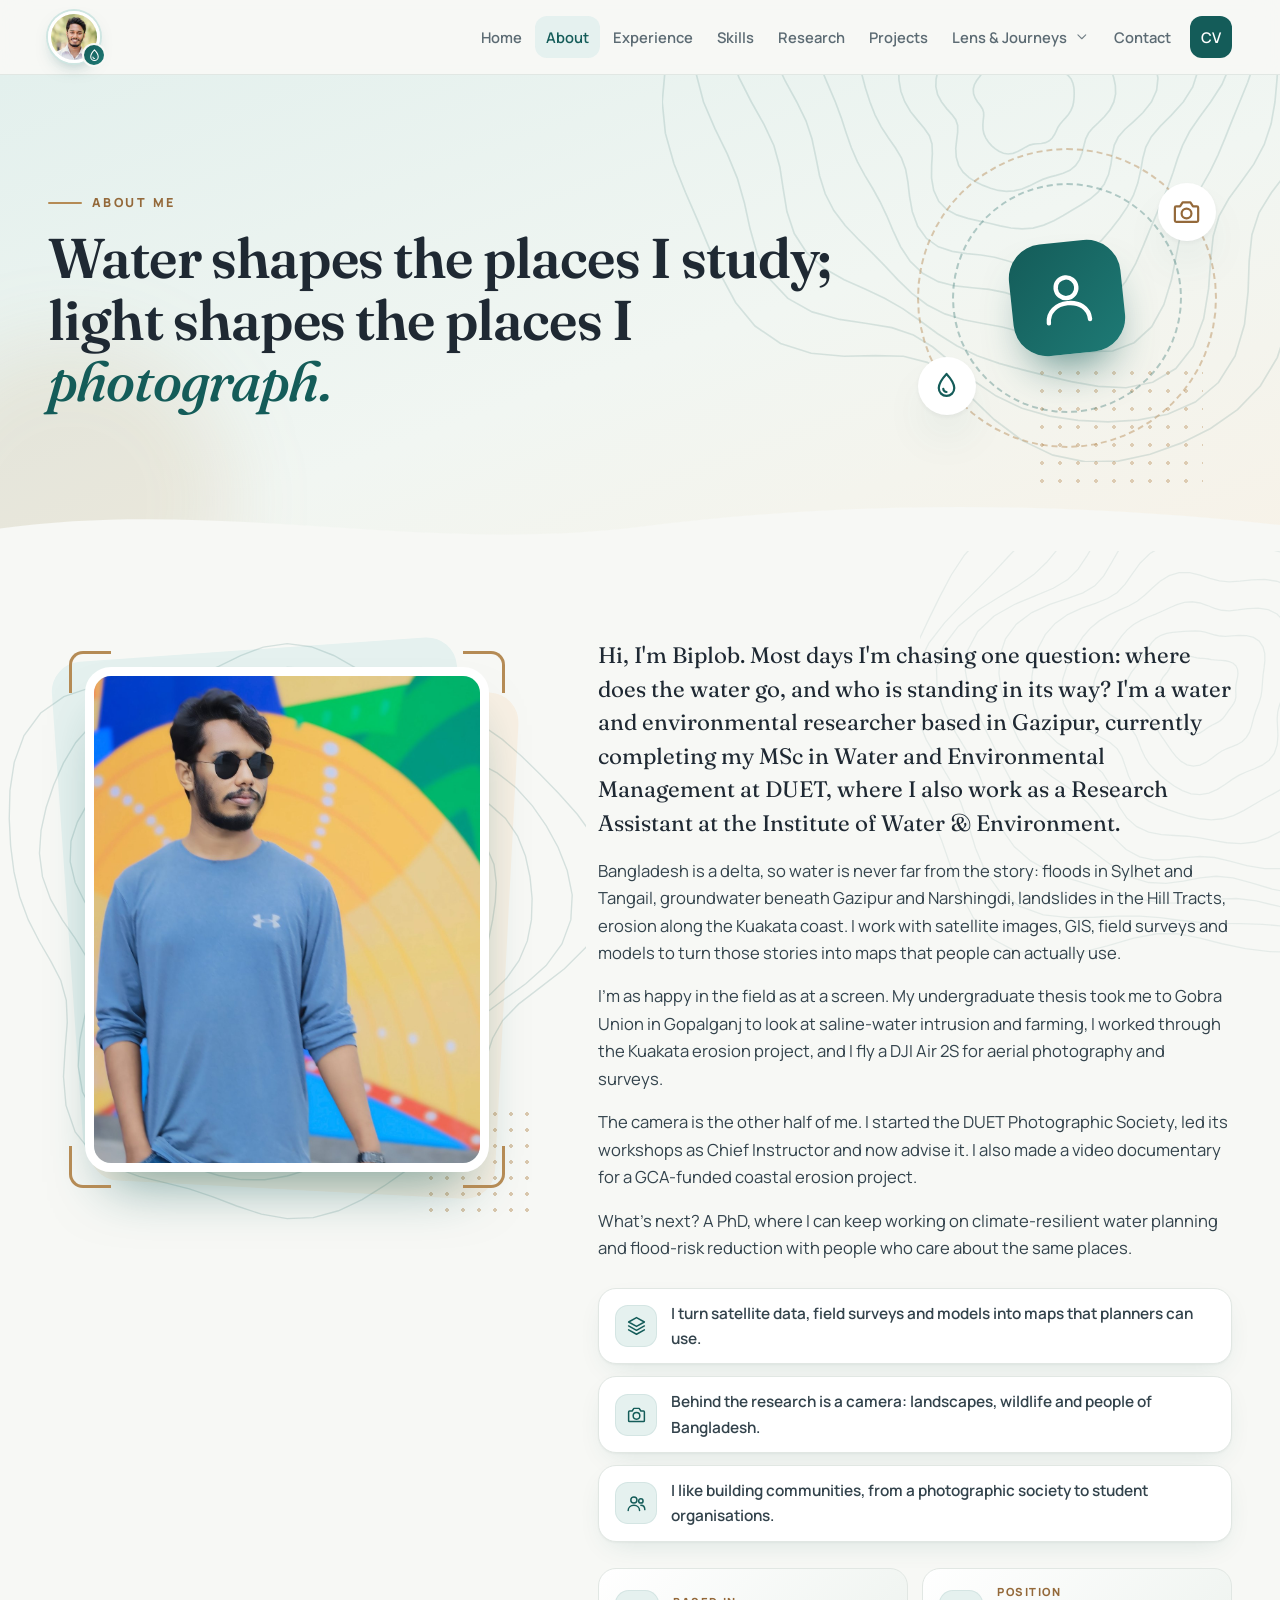
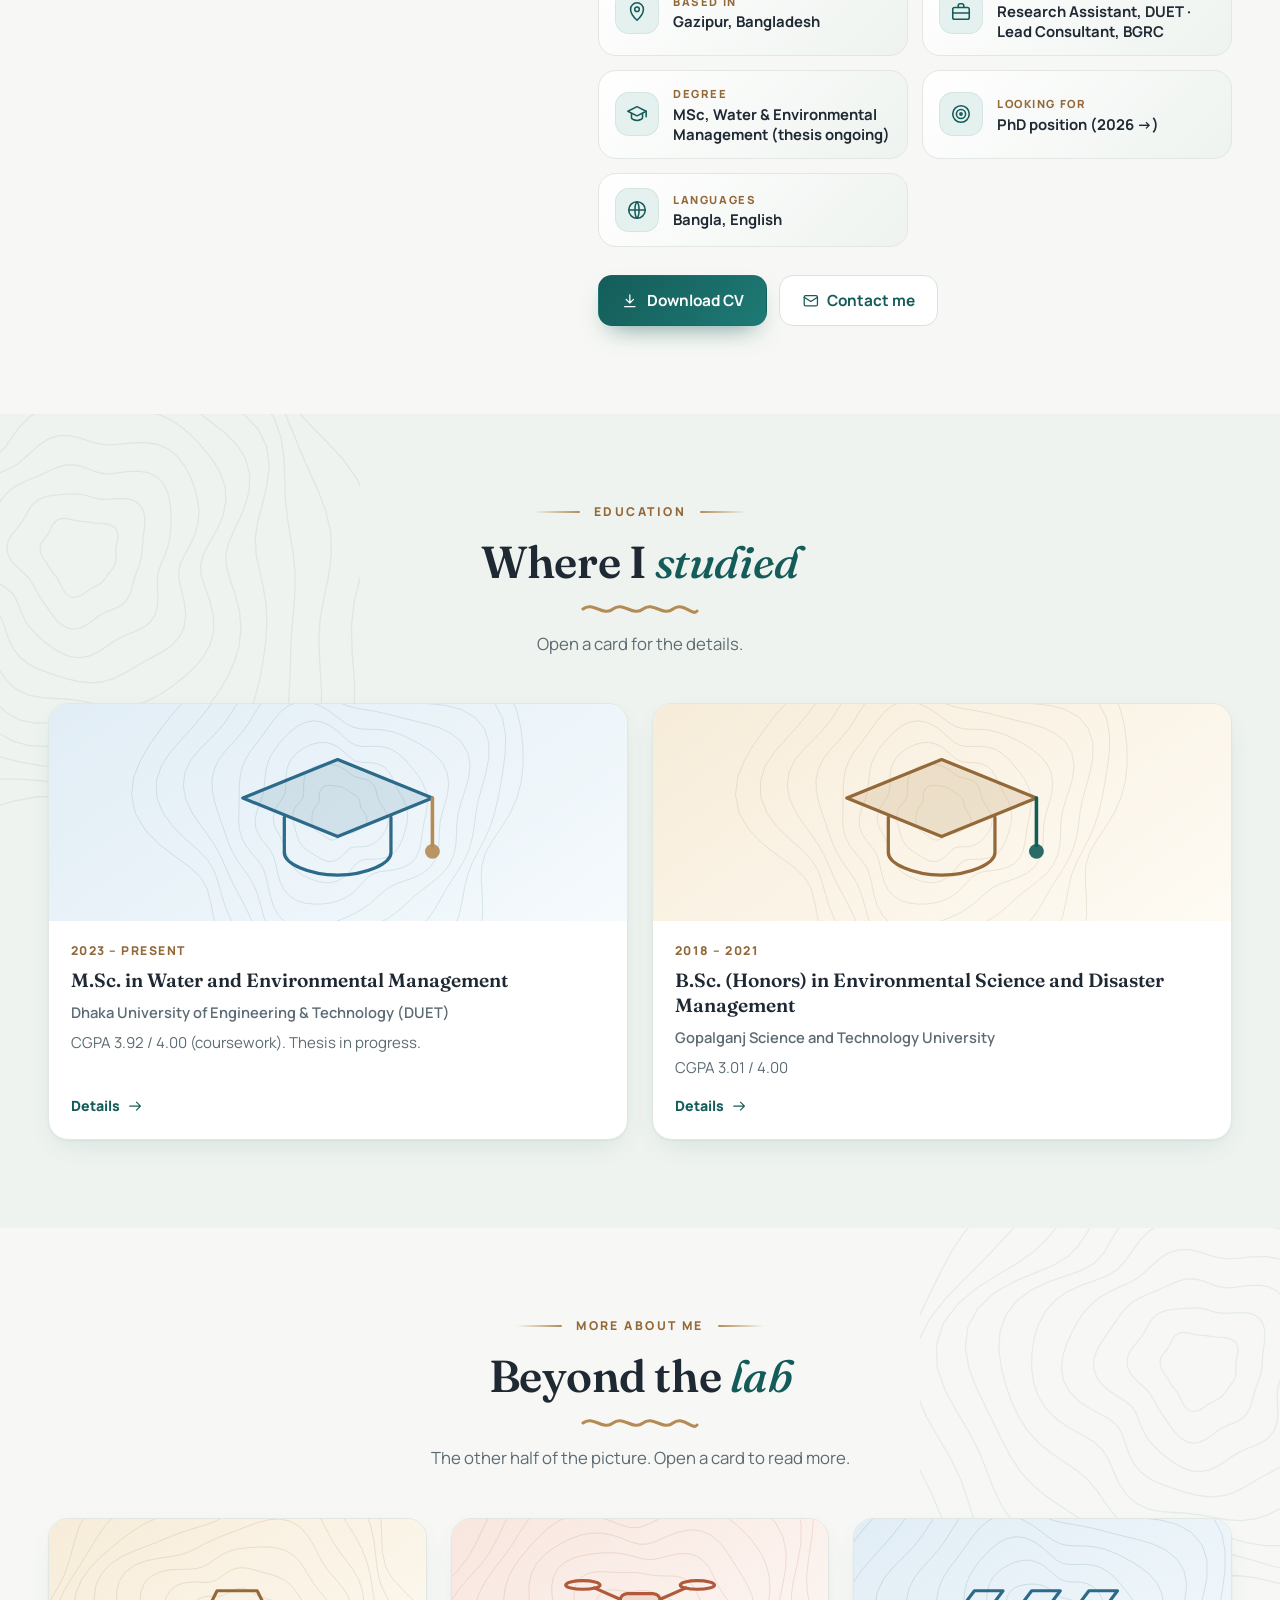
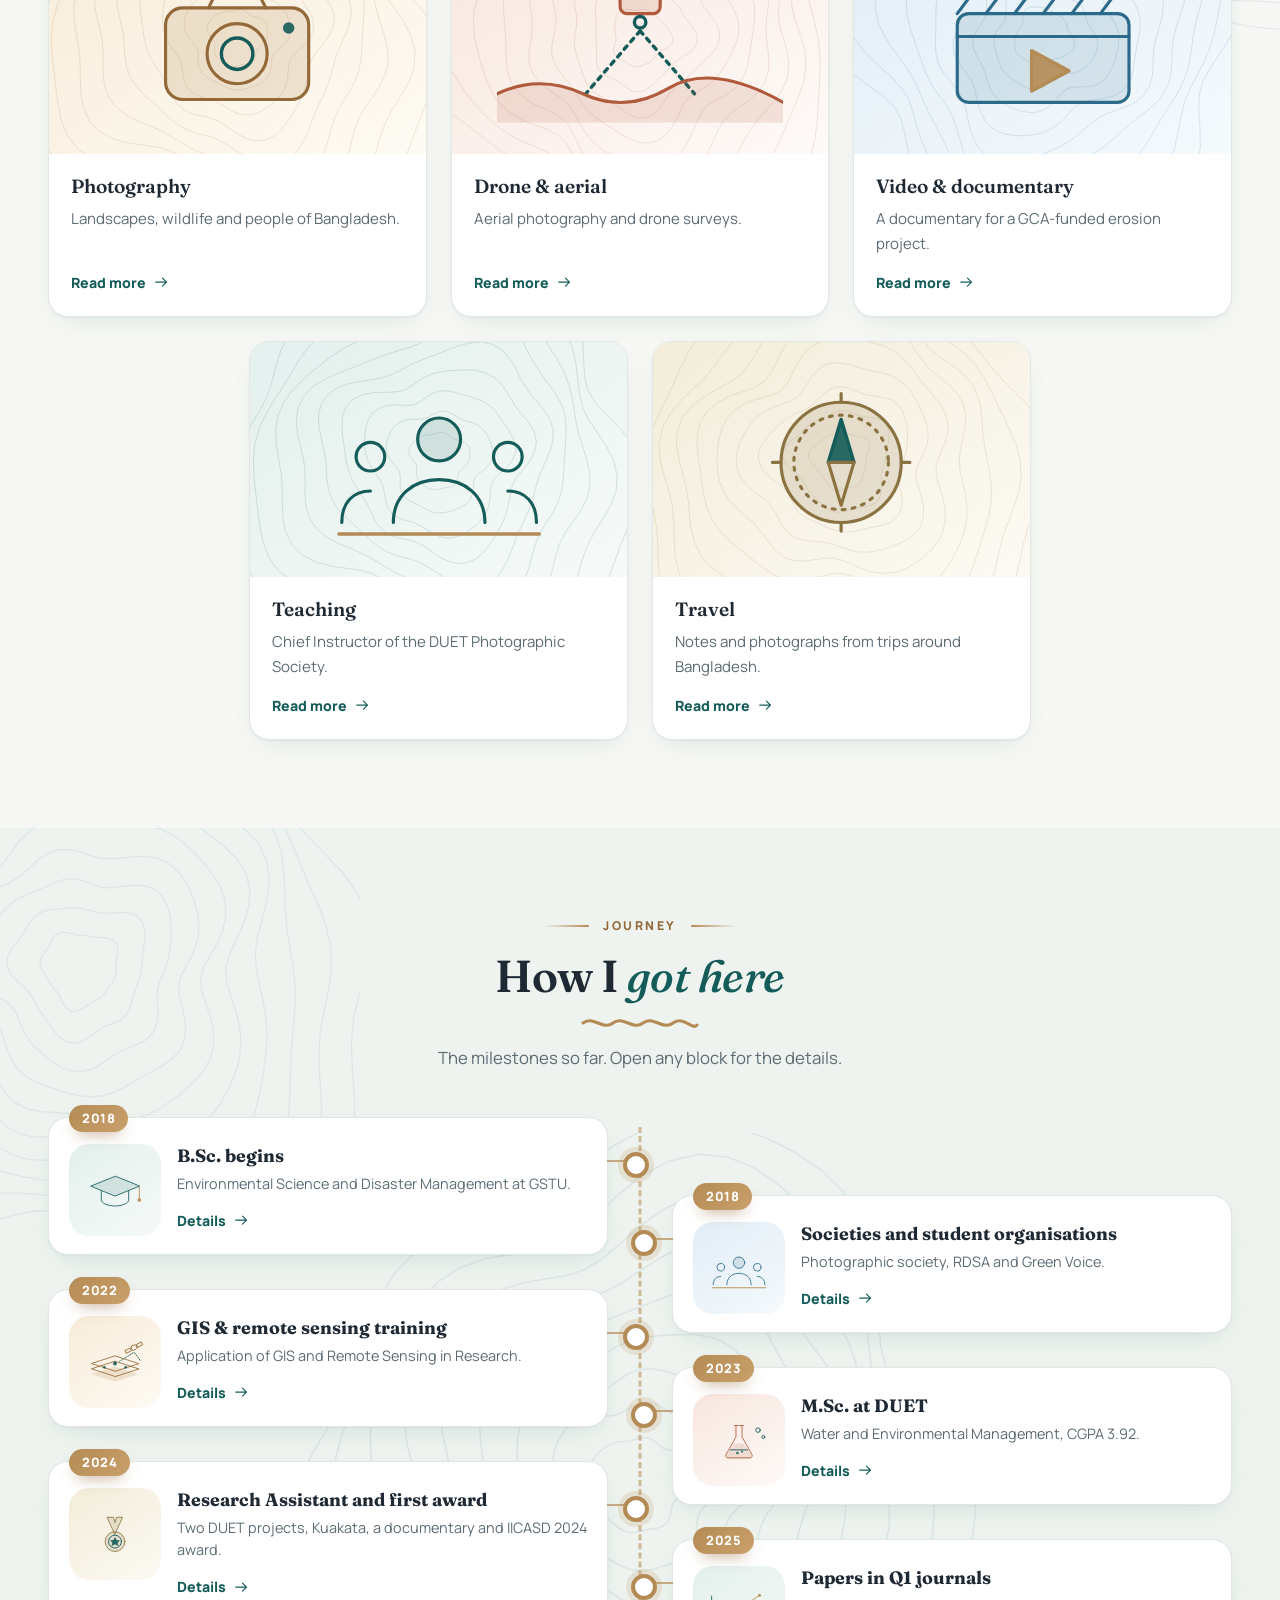
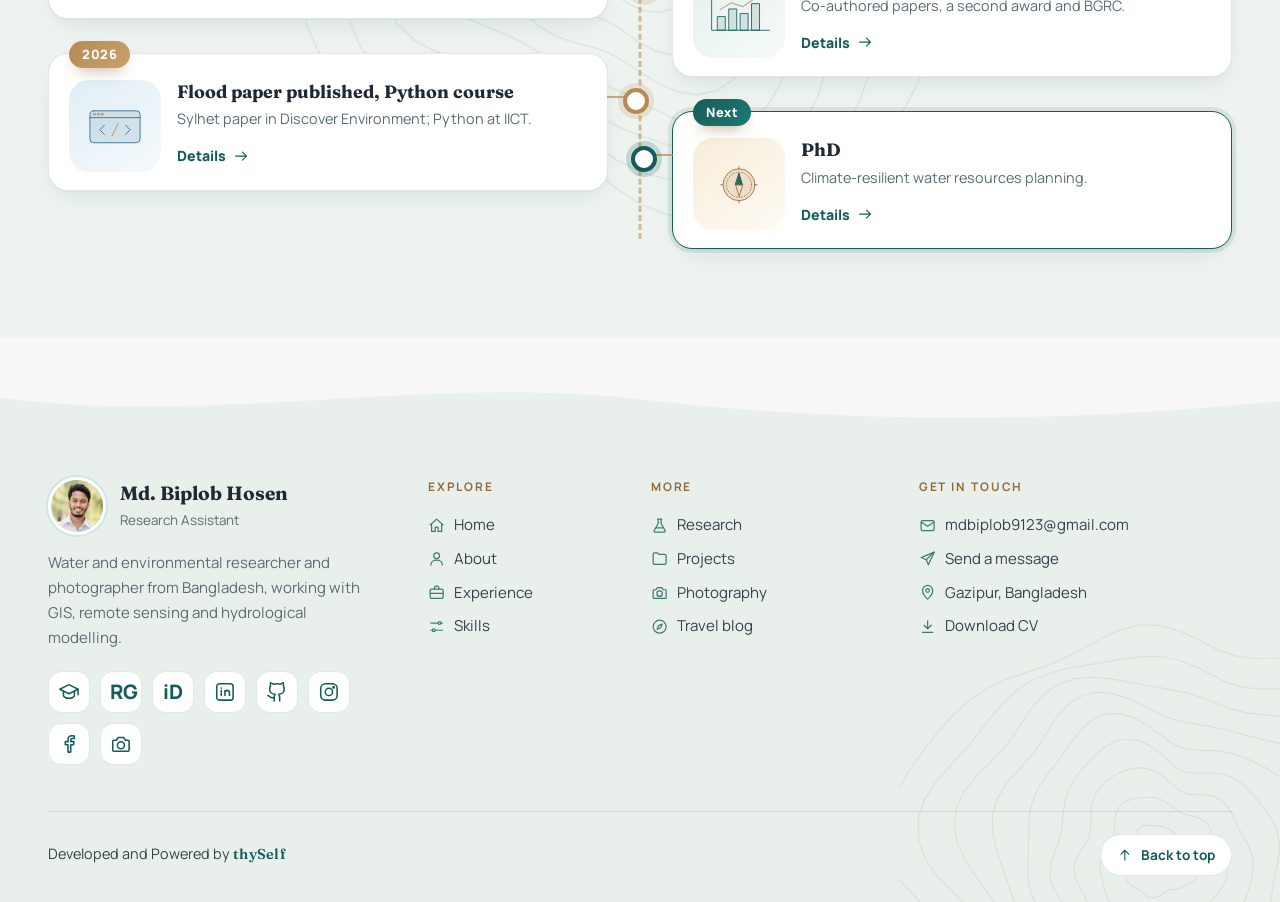
==== about.html @ 3a25abdc "Add files via upload" ====
<!DOCTYPE html>
<html lang="en">
<head>
<meta charset="utf-8">
<meta name="viewport" content="width=device-width,initial-scale=1">
<title>About — Md. Biplob Hosen</title>
<meta name="description" content="The story, education and journey of Md. Biplob Hosen, water and environmental researcher and photographer from Bangladesh.">
<meta property="og:type" content="website">
<meta property="og:title" content="About — Md. Biplob Hosen">
<meta property="og:description" content="The story, education and journey of Md. Biplob Hosen, water and environmental researcher and photographer from Bangladesh.">
<meta property="og:image" content="https://biplob9123.github.io/self-portfolio/photos/og.jpg">
<meta property="og:url" content="https://biplob9123.github.io/self-portfolio/about.html">
<meta name="twitter:card" content="summary_large_image">
<meta name="theme-color" content="#F7F8F5">
<link rel="icon" href="favicon.svg" type="image/svg+xml">
<link rel="preconnect" href="https://fonts.googleapis.com">
<link rel="preconnect" href="https://fonts.gstatic.com" crossorigin>
<link href="https://fonts.googleapis.com/css2?family=Fraunces:ital,opsz,wght@0,9..144,500;0,9..144,600;1,9..144,500&family=Manrope:wght@400;500;600;700;800&family=Noto+Serif+Bengali:wght@400;600&display=swap" rel="stylesheet">
<link rel="stylesheet" href="style.css">
<script type="application/ld+json">{"@context": "https://schema.org", "@type": "Person", "name": "Md. Biplob Hosen", "jobTitle": "Research Assistant", "email": "mailto:mdbiplob9123@gmail.com", "url": "https://biplob9123.github.io/self-portfolio/", "address": {"@type": "PostalAddress", "addressLocality": "Gazipur", "addressCountry": "BD"}, "affiliation": {"@type": "CollegeOrUniversity", "name": "Dhaka University of Engineering & Technology"}, "knowsAbout": ["Hydrology", "GIS", "Remote sensing", "Flood risk", "Groundwater"], "sameAs": ["https://scholar.google.com/citations?user=9BasENkAAAAJ", "https://orcid.org/0009-0002-4502-288X", "https://www.researchgate.net/profile/Md-Biplob-Hosen-3"]}</script>
</head>
<body data-page="about">
<div id="nav"></div>
<main id="app"></main>
<div id="foot"></div>
<noscript><p style="padding:40px;text-align:center">Please enable JavaScript to view this site.</p></noscript>
<script src="content.js"></script>
<script src="art.js"></script>
<script src="app.js"></script>
<script src="pages1.js"></script>
<script src="pages2.js"></script>
<script src="pages3.js"></script>
</body>
</html>
---- style.css ----
/* ==========================================================================
   style.css — হালকা (light) থিম, v4
   রঙ বদলাতে চাইলে শুধু নিচের :root এর রঙগুলো বদলান।
   ========================================================================== */
:root{
  --bg:#F7F8F5; --bg2:#EEF3EF; --card:#fff; --ink:#1F2933; --mute:#5C6B73; --line:#E1E7E3;
  --teal:#145C59; --teal2:#1E7A75; --teal-50:#E5F1EF; --teal-100:#CFE6E2;
  --gold:#B58B55; --gold-50:#F8F0E4; --sky-50:#E8F1F6; --sand-50:#F6F1E7; --rose-50:#F9EBE6;
  --r:20px; --sh:0 1px 2px rgba(31,41,51,.04),0 10px 30px -12px rgba(20,92,89,.16);
  --sh2:0 2px 4px rgba(31,41,51,.05),0 26px 50px -18px rgba(20,92,89,.32);
  --serif:'Fraunces',Georgia,'Noto Serif Bengali',serif; --sans:'Manrope',system-ui,-apple-system,'Segoe UI',sans-serif;
}
*{box-sizing:border-box;margin:0;padding:0}
html{scroll-behavior:smooth;-webkit-text-size-adjust:100%}
body{font-family:var(--sans);background:var(--bg);color:var(--ink);line-height:1.65;font-size:16.5px;overflow-x:hidden}
img{max-width:100%;display:block}
a{color:inherit;text-decoration:none}
button,input,select,textarea{font:inherit;color:inherit}
button{cursor:pointer;border:0;background:none}
ul{list-style:none}
::selection{background:var(--teal-100)}
.wrap{max-width:1240px;margin:0 auto;padding:0 28px;position:relative;z-index:1}
section{padding:88px 0;position:relative;overflow:hidden;overflow:clip}
section.tint{background:var(--bg2)}
section:not(.ph):not(.hero):not(.stats)::before{content:"";position:absolute;right:-200px;top:-140px;width:560px;height:560px;background:var(--ct1) center/contain no-repeat;opacity:.075;pointer-events:none}
section.tint::before{left:-200px;right:auto;background-image:var(--ct2);opacity:.1}
.ic{width:1.15em;height:1.15em;flex:none;vertical-align:-.2em}
.tb{display:inline-grid;place-items:center;font:800 .62em/1 var(--sans);letter-spacing:.02em}
:focus-visible{outline:3px solid var(--gold);outline-offset:2px;border-radius:8px}

/* ---------- ছোট গ্রাফিক্স: কনটুর, ডট, ব্লব, ঢেউ ---------- */
.cont{position:absolute;pointer-events:none;color:var(--teal);opacity:.11;z-index:0;inset:0}
.cont.gold{color:var(--gold);opacity:.16}
.cont svg{width:100%;height:100%}
.dots{position:absolute;background-image:radial-gradient(var(--gold) 1.7px,transparent 1.9px);background-size:18px 18px;opacity:.38;pointer-events:none}
.blob{position:absolute;border-radius:50%;filter:blur(60px);pointer-events:none;z-index:0}
.blob.b1{width:420px;height:420px;background:rgba(20,92,89,.16);left:-120px;top:20px}
.blob.b2{width:360px;height:360px;background:rgba(181,139,85,.2);right:-80px;bottom:-60px}
.wave{position:absolute;left:0;bottom:-1px;width:100%;height:54px;fill:var(--bg);display:block;z-index:2}

/* ---------- আইকন ব্যাজ ---------- */
.ib{display:inline-grid;place-items:center;width:52px;height:52px;border-radius:16px;background:var(--teal-50);color:var(--teal);flex:none;font-size:26px;box-shadow:inset 0 0 0 1px rgba(20,92,89,.08)}
.ib .ic{width:1em;height:1em}
.ib.gold{background:var(--gold-50);color:#94693A}
.ib.sky{background:var(--sky-50);color:#2C6A8A}
.ib.rose{background:var(--rose-50);color:#B05A3B}
.ib.sand{background:var(--sand-50);color:#8A7340}
.ib.lg{width:66px;height:66px;border-radius:21px;font-size:33px}
.ib.xl{width:84px;height:84px;border-radius:26px;font-size:42px}

/* ---------- বাটন, চিপ, ট্যাগ ---------- */
.btn{display:inline-flex;align-items:center;justify-content:center;gap:8px;padding:12px 22px;border-radius:14px;font-weight:700;font-size:.96rem;border:1.5px solid var(--teal-100);background:#fff;color:var(--teal);transition:.22s;cursor:pointer}
.btn:hover{border-color:var(--teal);transform:translateY(-2px);box-shadow:0 12px 24px -14px rgba(20,92,89,.5)}
.btn.pri{background:linear-gradient(135deg,var(--teal),var(--teal2));color:#fff;border-color:transparent;box-shadow:0 12px 26px -12px rgba(20,92,89,.65)}
.btn.sm{padding:9px 16px;font-size:.88rem;border-radius:12px}
.chip{display:inline-flex;align-items:center;gap:6px;padding:5px 12px;border-radius:99px;background:var(--teal-50);color:var(--teal);font-weight:700;font-size:.8rem;line-height:1.4;border:1px solid rgba(20,92,89,.1)}
.chip .ic{font-size:.95em}
.tags{display:flex;flex-wrap:wrap;gap:8px}
.tag{display:inline-flex;align-items:center;gap:5px;padding:3px 11px;border-radius:99px;background:#fff;border:1px solid var(--line);font-size:.78rem;font-weight:600;color:var(--mute)}
.chip.st-published{background:#E3F2EA;color:#1D6A45}
.chip.st-review{background:var(--gold-50);color:#8A6232}
.chip.st-prep{background:var(--sky-50);color:#2C6A8A}
.ribbon{display:inline-flex;align-items:center;gap:6px;padding:4px 12px;border-radius:99px;background:var(--gold-50);color:#8A6232;font-weight:700;font-size:.78rem;border:1px solid rgba(181,139,85,.3)}
.ribbon.cur{background:var(--teal);color:#fff;border-color:transparent}
.ribbon .ic{font-size:.95em}

/* ---------- নেভিগেশন ---------- */
.nav{position:sticky;top:0;z-index:60;background:rgba(247,248,245,.9);backdrop-filter:blur(14px);-webkit-backdrop-filter:blur(14px);border-bottom:1px solid var(--line)}
.nav .wrap{display:flex;align-items:center;justify-content:space-between;height:74px;gap:18px}
.logo{position:relative;display:block;width:52px;height:52px;flex:none}
.logo .av{display:block;width:100%;height:100%;border-radius:50%;overflow:hidden;border:3px solid #fff;box-shadow:0 0 0 2px var(--teal-100),0 8px 18px -8px rgba(20,92,89,.5);transition:.3s}
.logo:hover .av{box-shadow:0 0 0 2px var(--teal),0 10px 22px -8px rgba(20,92,89,.6)}
.logo .av img{width:100%;height:100%;object-fit:cover}
.logo .lm{position:absolute;right:-6px;bottom:-4px;width:24px;height:24px;border-radius:50%;background:linear-gradient(135deg,var(--teal),var(--teal2));color:#fff;display:grid;place-items:center;font-size:13px;border:2px solid var(--bg)}
.nl{display:flex;align-items:center;gap:2px}
.nl>a,.ddb{display:flex;align-items:center;gap:7px;padding:9px 13px;border-radius:12px;font-weight:600;font-size:.92rem;color:var(--mute);transition:.2s;white-space:nowrap}
.nl>a .ic,.ddb .ic{font-size:1.02rem;opacity:.85}
.nl>a:hover,.ddb:hover,.dd.open .ddb{color:var(--teal);background:var(--teal-50)}
.nl>a.on,.dd.on .ddb{color:var(--teal);background:var(--teal-50)}
.nl>a.cv{background:var(--teal);color:#fff;margin-left:6px}
.nl>a.cv:hover{background:var(--teal2)}
.ddb .ic.cv{font-size:.85rem;transition:transform .2s}
.dd.open .ddb .ic.cv{transform:rotate(180deg)}
.dd{position:relative}
.dd::after{content:"";position:absolute;left:0;right:0;top:100%;height:10px}
.ddm{position:absolute;left:50%;top:calc(100% + 8px);transform:translateX(-50%) translateY(6px);min-width:290px;background:#fff;border:1px solid var(--line);border-radius:20px;box-shadow:var(--sh2);padding:8px;opacity:0;visibility:hidden;transition:.2s;z-index:70}
.dd.open .ddm{opacity:1;visibility:visible;transform:translateX(-50%) translateY(0)}
@media(hover:hover){.dd:hover .ddm{opacity:1;visibility:visible;transform:translateX(-50%) translateY(0)}}
.ddm a{display:flex;align-items:center;gap:13px;padding:10px 12px;border-radius:14px;transition:.18s}
.ddm a:hover,.ddm a.on{background:var(--teal-50)}
.ddm a .ib{width:42px;height:42px;font-size:21px;border-radius:13px}
.ddm a span:not(.ib){display:flex;flex-direction:column;line-height:1.3}
.ddm a b{font-size:.95rem}
.ddm a small{color:var(--mute);font-size:.78rem}
.burger{display:none;width:46px;height:46px;border-radius:13px;border:1.5px solid var(--line);background:#fff;place-items:center;font-size:22px;color:var(--teal)}

/* ---------- ফুটার ---------- */
.foot{position:relative;background:#E9F0EC;padding:100px 0 26px;overflow:hidden;margin-top:40px}
.foot .wave{top:-1px;bottom:auto;transform:scaleY(-1);height:50px}
.foot .cont{width:520px;height:520px;right:-120px;top:auto;bottom:-200px;left:auto;inset:auto auto -220px auto;right:-140px}
.foot .g{display:grid;grid-template-columns:1.5fr .8fr 1fr 1.4fr;gap:44px;position:relative;z-index:1}
.foot .who{display:flex;align-items:center;gap:14px;margin-bottom:16px}
.foot .av{display:block;width:58px;height:58px;border-radius:50%;overflow:hidden;border:3px solid #fff;box-shadow:0 0 0 2px var(--teal-100);flex:none}
.foot .av img{width:100%;height:100%;object-fit:cover}
.foot .who b{display:block;font-family:var(--serif);font-size:1.2rem;line-height:1.25}
.foot .who small{color:var(--mute);font-size:.84rem}
.foot .brand p{color:var(--mute);font-size:.94rem;max-width:380px}
.foot h5{font-size:.74rem;text-transform:uppercase;letter-spacing:.16em;color:#94693A;margin-bottom:16px}
.foot li{margin-bottom:9px}
.foot li a,.foot li .plain{display:flex;align-items:center;gap:9px;color:#33434C;font-size:.94rem;transition:.2s}
.foot li a:hover{color:var(--teal);transform:translateX(3px)}
.foot li .ic{color:var(--teal);opacity:.8}
.foot .plain{color:var(--mute)}
.soc{display:flex;flex-wrap:wrap;gap:10px;margin-top:20px}
.soc a{display:grid;place-items:center;width:42px;height:42px;border-radius:13px;background:#fff;border:1px solid var(--line);color:var(--teal);font-size:19px;transition:.22s}
.soc a:hover{background:var(--teal);color:#fff;transform:translateY(-3px)}
.foot .bar{margin-top:46px;padding-top:22px;border-top:1px solid rgba(20,92,89,.16);display:flex;justify-content:space-between;align-items:center;gap:16px;flex-wrap:wrap;position:relative;z-index:1}
.foot .cr{font-size:.9rem;color:#33434C}
.foot .cr b{color:var(--teal);font-family:var(--serif);font-weight:600;letter-spacing:.02em}
.foot .top{display:inline-flex;align-items:center;gap:8px;padding:9px 16px;border-radius:99px;background:#fff;border:1px solid var(--line);font-weight:700;font-size:.85rem;color:var(--teal);transition:.2s}
.foot .top:hover{background:var(--teal);color:#fff}

/* ---------- সেকশন হেডিং ---------- */
.sh{text-align:center;max-width:760px;margin:0 auto 46px}
.sh .eb{display:flex;align-items:center;justify-content:center;gap:14px;margin-bottom:14px}
.sh .eb span{font-size:.76rem;font-weight:800;letter-spacing:.2em;text-transform:uppercase;color:#94693A}
.sh .eb i{display:block;height:2px;width:46px;border-radius:2px;background:linear-gradient(90deg,transparent,var(--gold))}
.sh .eb i:last-child{background:linear-gradient(270deg,transparent,var(--gold))}
.sh h2{font-family:var(--serif);font-weight:600;font-size:clamp(1.9rem,3.6vw,2.8rem);line-height:1.15;letter-spacing:-.01em}
.sh h2 em{font-style:italic;color:var(--teal);font-weight:500}
.sh .ul{color:var(--gold);width:130px;margin:12px auto 0}
.sh .ul svg{width:100%;height:14px;display:block}
.sh .lead{color:var(--mute);margin-top:16px;font-size:1.05rem}
.bh{font-size:.74rem;font-weight:800;text-transform:uppercase;letter-spacing:.16em;color:var(--teal);margin:24px 0 12px;display:flex;align-items:center;gap:12px}
.bh::after{content:"";flex:1;height:1px;background:linear-gradient(90deg,var(--teal-100),transparent)}
.subh{display:flex;align-items:center;gap:18px;margin:62px 0 28px;font-family:var(--serif);font-weight:500;font-size:1.35rem;color:var(--teal);justify-content:center;text-align:center}
.subh i{flex:1;max-width:160px;height:1px;background:linear-gradient(90deg,transparent,var(--gold))}
.subh i:last-child{background:linear-gradient(270deg,transparent,var(--gold))}
.ctr{text-align:center}

/* ---------- পেজ হেডার ---------- */
.ph{padding:78px 0 108px;background:linear-gradient(160deg,#E3F0ED 0%,#F1F6F2 55%,#F7F2E8 100%)}
.ph::after{content:"";position:absolute;left:-90px;bottom:-110px;width:320px;height:320px;border-radius:50%;background:rgba(181,139,85,.14);filter:blur(40px)}
.ph .cont{inset:auto;right:-8%;top:-70%;width:720px;height:720px;opacity:.13}
.ph .wrap{display:grid;grid-template-columns:1fr 330px;gap:40px;align-items:center}
.ph .pt{position:relative;z-index:2}
.crumb{display:inline-flex;align-items:center;gap:7px;font-weight:700;font-size:.88rem;color:var(--teal);margin-bottom:12px}
.crumb:hover{text-decoration:underline}
.eb2{display:inline-flex;align-items:center;gap:10px;font-size:.78rem;font-weight:800;letter-spacing:.2em;text-transform:uppercase;color:#94693A;margin-bottom:14px}
.eb2 i{display:block;width:34px;height:2px;border-radius:2px;background:var(--gold)}
.ph h1{font-family:var(--serif);font-weight:600;font-size:clamp(2.1rem,4.4vw,3.5rem);line-height:1.1;letter-spacing:-.015em;max-width:15em}
.ph h1 em{font-style:italic;color:var(--teal);font-weight:500}
.ph .s{color:#44555E;font-size:1.1rem;max-width:640px;margin-top:18px}
.pg{position:relative;width:310px;height:290px;justify-self:center;z-index:1}
.pg .ring{position:absolute;left:50%;top:50%;width:230px;height:230px;margin:-115px 0 0 -115px;border-radius:50%;border:2px dashed rgba(20,92,89,.3);animation:spin 40s linear infinite}
.pg .ring.r2{width:300px;height:300px;margin:-150px 0 0 -150px;border-color:rgba(181,139,85,.45);animation-direction:reverse;animation-duration:60s}
.pg .core{position:absolute;left:50%;top:50%;width:112px;height:112px;margin:-56px 0 0 -56px;border-radius:34px;background:linear-gradient(135deg,var(--teal),var(--teal2));color:#fff;display:grid;place-items:center;font-size:54px;box-shadow:0 26px 44px -18px rgba(20,92,89,.7);transform:rotate(-6deg)}
.pg .orb{position:absolute;width:58px;height:58px;border-radius:50%;background:#fff;color:var(--teal);display:grid;place-items:center;font-size:27px;box-shadow:var(--sh2);animation:bob 5s ease-in-out infinite}
.pg .orb.o1{right:6px;top:30px;color:#94693A}
.pg .orb.o2{left:6px;bottom:28px;animation-delay:-2s}
@keyframes spin{to{transform:rotate(360deg)}}
@keyframes bob{50%{transform:translateY(-10px)}}
.rstats,.pmeta,.jump{display:flex;flex-wrap:wrap;gap:10px;margin-top:24px}
.rstats span,.pmeta span,.jump a{display:inline-flex;align-items:center;gap:8px;padding:9px 16px;border-radius:99px;background:#fff;border:1px solid var(--line);font-size:.9rem;color:#33434C;box-shadow:0 6px 16px -10px rgba(20,92,89,.3)}
.rstats span b{color:var(--teal);font-size:1.05rem}
.rstats .ic,.pmeta .ic,.jump .ic{color:var(--teal)}
.jump a{font-weight:700;color:var(--teal);transition:.2s}
.jump a:hover{background:var(--teal);color:#fff;transform:translateY(-2px)}
.jump a:hover .ic{color:#fff}
.lensnav{display:flex;width:fit-content;align-items:center;gap:4px;padding:5px;border-radius:99px;background:#fff;border:1px solid var(--line);margin-bottom:16px;box-shadow:0 6px 16px -10px rgba(20,92,89,.3)}
.lensnav span{padding:0 12px 0 14px;font-size:.72rem;font-weight:800;letter-spacing:.14em;text-transform:uppercase;color:#94693A}
.lensnav a{display:inline-flex;align-items:center;gap:7px;padding:7px 15px;border-radius:99px;font-weight:700;font-size:.88rem;color:var(--mute);transition:.2s}
.lensnav a:hover{color:var(--teal);background:var(--teal-50)}
.lensnav a.on{background:var(--teal);color:#fff}
.lang{display:inline-flex;padding:4px;border-radius:99px;background:#fff;border:1px solid var(--line)}
.lang button{padding:7px 18px;border-radius:99px;font-weight:700;font-size:.88rem;color:var(--mute)}
.lang button.on{background:var(--teal);color:#fff}

/* ---------- হিরো (হোম) ---------- */
.hero{padding:62px 0 128px;background:linear-gradient(165deg,#E6F1EE 0%,#F5F8F4 48%,#F8F2E7 100%)}
.hero .wrap{display:grid;grid-template-columns:1.12fr .88fr;gap:50px;align-items:center}
.hero .cont.c1{inset:auto;left:-14%;top:-35%;width:780px;height:780px;opacity:.1}
.hero .cont.c2{inset:auto;right:-10%;bottom:-50%;width:700px;height:700px}
.hl{position:relative;z-index:2}
.hello{margin-bottom:16px}
.hello .hi{display:block;font-family:var(--serif);font-style:italic;font-size:1.3rem;color:#94693A}
.hello b{display:block;font-family:var(--serif);font-weight:600;font-size:clamp(2.2rem,4.6vw,3.7rem);line-height:1.08;letter-spacing:-.02em;color:var(--teal)}
.hello>svg{width:190px;height:14px;color:var(--gold);margin-top:8px}
.kicker{display:inline-flex;align-items:center;gap:9px;padding:7px 16px;border-radius:99px;background:#fff;border:1px solid var(--line);font-weight:700;font-size:.84rem;color:var(--teal);margin:6px 0 18px;box-shadow:0 6px 16px -10px rgba(20,92,89,.3)}
.hl h1{font-family:var(--serif);font-weight:500;font-size:clamp(1.55rem,2.7vw,2.25rem);line-height:1.28;letter-spacing:-.01em;max-width:21em;color:var(--ink)}
.hl h1 em{font-style:italic;color:var(--teal);position:relative;white-space:nowrap}
.hl h1 em svg{position:absolute;left:0;bottom:-.34em;width:100%;height:.34em;color:var(--gold)}
.hl .sub{color:#44555E;margin-top:20px;max-width:34em;font-size:1.04rem}
.hl .chips{display:flex;flex-wrap:wrap;gap:8px;margin-top:20px}
.hl .chips .chip{background:#fff;border-color:var(--line)}
.hl .cta{display:flex;flex-wrap:wrap;gap:12px;margin-top:28px}
.hl .soc{margin-top:22px}
.pf{position:relative;width:100%;max-width:430px;margin:0 auto;aspect-ratio:4/5.15}
.pf .cont{inset:-14%;opacity:.16}
.pf .ring{position:absolute;inset:-5% -8%;border-radius:50%;border:2px dashed rgba(20,92,89,.28);animation:spin 70s linear infinite}
.pf .ring.r2{inset:4% -16%;border-color:rgba(181,139,85,.4);animation-direction:reverse}
.pf .arch{position:absolute;inset:0;border-radius:999px 999px 30px 30px;overflow:hidden;border:9px solid #fff;box-shadow:0 36px 60px -26px rgba(20,92,89,.55);background:var(--teal-50)}
.pf .arch img{width:100%;height:100%;object-fit:cover;object-position:50% 20%}
.float{position:absolute;z-index:3;display:flex;align-items:center;gap:10px;padding:7px 18px 7px 8px;border-radius:99px;background:rgba(255,255,255,.96);box-shadow:var(--sh2);font-weight:700;font-size:.86rem;white-space:nowrap;animation:bob 6s ease-in-out infinite}
.float .ib{width:36px;height:36px;font-size:18px;border-radius:50%}
.float.f1{top:7%;left:-12%}
.float.f2{top:15%;right:-14%;animation-delay:-1.5s}
.float.f3{bottom:15%;left:-14%;animation-delay:-3s}
.float.f4{bottom:5%;right:-10%;animation-delay:-4.5s}

/* ---------- পরিসংখ্যান ---------- */
section.stats{padding:0 0 24px;margin-top:-56px;overflow:visible;z-index:3}
.stats .grid{display:grid;grid-template-columns:repeat(4,1fr);gap:20px}
.stat{display:flex;align-items:center;gap:16px;padding:20px 22px;border-radius:22px;background:#fff;border:1px solid var(--line);box-shadow:var(--sh)}
.stat b{display:block;font-family:var(--serif);font-size:2.2rem;line-height:1;color:var(--teal);font-weight:600}
.stat .l{display:block;color:var(--mute);font-size:.86rem;margin-top:5px;line-height:1.35}

/* ---------- কার্ড ---------- */
.cards{display:grid;gap:24px}
.cards.c2{grid-template-columns:repeat(2,1fr)}
.cards.c3{grid-template-columns:repeat(3,1fr)}
.cards.c4{grid-template-columns:repeat(4,1fr)}
.cards.c5{grid-template-columns:repeat(6,1fr)}
.cards.c5>*{grid-column:span 2}
.cards.c5>:nth-child(4){grid-column:2/4}
.cards.c5>:nth-child(5){grid-column:4/6}
@media(min-width:961px){.cards.c3>:last-child:nth-child(3n+1){grid-column:2}}
.card{position:relative;background:#fff;border:1px solid var(--line);border-radius:var(--r);box-shadow:var(--sh);overflow:hidden;display:flex;flex-direction:column;transition:transform .3s,box-shadow .3s,border-color .3s}
.lift:hover{transform:translateY(-6px);box-shadow:var(--sh2);border-color:var(--teal-100)}
.btnlike,[role=button]{cursor:pointer}
.cb{display:flex;flex-direction:column;gap:8px;padding:20px 22px 22px;flex:1}
.cb h3{font-family:var(--serif);font-weight:600;font-size:1.2rem;line-height:1.3}
.cb p{color:var(--mute);font-size:.94rem}
.clamp{display:-webkit-box;-webkit-box-orient:vertical;-webkit-line-clamp:3;line-clamp:3;overflow:hidden}
.more{margin-top:auto;padding-top:6px;display:inline-flex;align-items:center;gap:7px;font-weight:800;font-size:.88rem;color:var(--teal)}
.more .ic{transition:transform .25s}
.lift:hover .more .ic{transform:translateX(5px)}
.when{font-size:.76rem;font-weight:800;letter-spacing:.12em;text-transform:uppercase;color:#94693A}
.meta{font-size:.82rem;color:var(--mute);font-weight:600}
div.org{color:var(--mute);font-weight:600;font-size:.92rem}
.aw{position:relative;aspect-ratio:16/10;overflow:hidden}
.aw .arttile{position:absolute;inset:0}
.ifc.sm .aw{aspect-ratio:16/9}
.ifc.sm .cb h3{font-size:1.08rem}
.ifc.sm .cb p{font-size:.88rem}
.card .aw .ribbon,.tw>.ribbon{position:absolute;top:14px;left:14px;z-index:3}
.tw{position:relative}
.tw>.chip{position:absolute;left:14px;top:14px;z-index:3;background:rgba(255,255,255,.95)}
.tw>.q{position:absolute;right:14px;top:14px;z-index:3;padding:3px 11px;border-radius:99px;background:rgba(255,255,255,.95);font-weight:800;font-size:.76rem;color:#8A6232;border:1px solid rgba(181,139,85,.35)}
.tcard .tw>.chip,.pub .tw>.chip{top:auto;bottom:12px}
.thumb{position:relative;aspect-ratio:16/10;overflow:hidden;background:var(--teal-50)}
.thumb>img{width:100%;height:100%;object-fit:cover;transition:transform .6s}
.lift:hover .thumb>img{transform:scale(1.05)}
.thumb .arttile{position:absolute;inset:0}
.thumb.fit::before{content:"";position:absolute;inset:-20px;background:var(--bgi) center/cover;filter:blur(22px) saturate(1.1);opacity:.55}
.thumb.fit>img{position:relative;object-fit:contain;padding:8px}
.thumb.big{aspect-ratio:16/9}
.pub .cb{padding-top:18px}
.pub .cm{margin-top:auto;display:flex;justify-content:space-between;align-items:center;gap:10px;font-size:.8rem;color:var(--mute);font-weight:600;padding-top:6px}
.pub .cm span:first-child{overflow:hidden;text-overflow:ellipsis;white-space:nowrap}
.pcard .chip.st{background:rgba(255,255,255,.96)}

/* ---------- ছবি-আঁকা (illustration) টাইল ---------- */
:where(.arttile,.mh.art,.zart,.phdart,.fplane,.medal,.tart){--tb1:#E3F0ED;--tb2:#F6FAF8;--tf:rgba(20,92,89,.13);--tl:#145C59;--ta:#B58B55}
.sky{--tb1:#E1EDF5;--tb2:#F5FAFD;--tf:rgba(44,106,138,.14);--tl:#2C6A8A;--ta:#B58B55}
.gold{--tb1:#F7ECD9;--tb2:#FEFBF4;--tf:rgba(181,139,85,.2);--tl:#94693A;--ta:#145C59}
.rose{--tb1:#F8E6DE;--tb2:#FEFAF8;--tf:rgba(176,90,59,.15);--tl:#B05A3B;--ta:#145C59}
.sand{--tb1:#F3ECDA;--tb2:#FCFAF3;--tf:rgba(138,115,64,.17);--tl:#8A7340;--ta:#145C59}
.arttile{position:relative;overflow:hidden;display:grid;place-items:center;width:100%;height:100%;min-height:100px;background:linear-gradient(145deg,var(--tb1),var(--tb2));color:var(--tl)}
.arttile .cont{color:var(--tl);opacity:.15;inset:-40% -10%}
.arttile .il{position:relative;z-index:1;width:76%;height:82%;transition:transform .5s}
.lift:hover .arttile .il{transform:scale(1.07) rotate(-1.5deg)}
.il{display:block}
.il .s{fill:none;stroke:var(--tl,#145C59);stroke-width:2.2;stroke-linecap:round;stroke-linejoin:round}
.il .f{fill:var(--tf,rgba(20,92,89,.13));stroke:none}
.il .f.s{stroke:var(--tl,#145C59)}
.il .g{fill:none;stroke:var(--ta,#B58B55);stroke-width:2.4;stroke-linecap:round;stroke-linejoin:round}
.il .fg{fill:var(--ta,#B58B55);stroke:none;opacity:.9}
.il .nd{fill:var(--tl,#145C59);stroke:none}
.il .fg2{fill:var(--ta,#B58B55);stroke:none}

/* ---------- Hero, Home অন্যান্য ---------- */
.foi{background:linear-gradient(180deg,var(--bg) 0%,#F1F6F2 100%)}
.mosaic{display:grid;grid-template-columns:repeat(4,1fr);grid-auto-rows:220px;gap:16px}
.mosaic a{position:relative;display:block;border-radius:20px;overflow:hidden;box-shadow:var(--sh);background:var(--teal-50)}
.mosaic a:nth-child(1){grid-column:span 2;grid-row:span 2}.mosaic a:nth-child(6){grid-column:span 2}
.mosaic img{width:100%;height:100%;object-fit:cover;transition:transform .6s}
.mosaic a:hover img{transform:scale(1.07)}
.mosaic a span{position:absolute;left:12px;right:12px;bottom:12px;display:flex;align-items:center;gap:7px;padding:8px 12px;border-radius:12px;background:rgba(255,255,255,.94);font-size:.8rem;font-weight:700;color:var(--teal);opacity:0;transform:translateY(8px);transition:.3s}
.mosaic a:hover span{opacity:1;transform:none}
.tiles{display:grid;grid-template-columns:repeat(4,1fr);gap:18px}
.tile{display:flex;align-items:center;gap:15px;padding:18px;border-radius:22px;background:#fff;border:1px solid var(--line);box-shadow:var(--sh);transition:.3s}
.tile span:not(.ib){flex:1;display:flex;flex-direction:column;line-height:1.3}
.tile b{font-family:var(--serif);font-size:1.12rem}
.tile small{color:var(--mute);font-size:.8rem;margin-top:3px}
.tile>.ic{color:var(--teal);transition:transform .25s}
.tile:hover>.ic{transform:translateX(5px)}
.phd{position:relative;overflow:hidden;border-radius:30px;padding:46px;background:linear-gradient(135deg,#E3F0ED,#FBF7EE);border:1px solid var(--teal-100);box-shadow:var(--sh)}
.phd .cont{inset:auto;right:-100px;top:-180px;width:520px;height:520px}
.phd .in{position:relative;display:flex;align-items:center;gap:38px;z-index:1}
.phdart{flex:none;width:190px;height:190px;border-radius:50%;background:#fff;display:grid;place-items:center;box-shadow:var(--sh2);padding:24px}
.phdart .il{width:100%;height:100%}
.phd h3{font-family:var(--serif);font-weight:600;font-size:clamp(1.5rem,2.6vw,2.1rem);line-height:1.2;margin-bottom:10px}
.phd p{color:#44555E;max-width:640px;margin-bottom:16px}
.phd .tags{margin-bottom:22px}
.band{position:relative;overflow:hidden;display:flex;align-items:center;justify-content:space-between;gap:30px;flex-wrap:wrap;padding:44px 48px;border-radius:30px;background:linear-gradient(135deg,#E3F0ED,#F8F1E4);border:1px solid var(--teal-100);box-shadow:var(--sh)}
.band .cont{inset:auto;left:-100px;top:-190px;width:520px;height:520px}
.band>*:not(.cont){position:relative;z-index:1}
.band h2{font-family:var(--serif);font-weight:600;font-size:clamp(1.5rem,2.6vw,2.1rem);line-height:1.2}
.band p{color:#44555E;margin-top:8px;max-width:560px}

/* ---------- রিভিল অ্যানিমেশন ---------- */
.rv{opacity:0;transform:translateY(24px);transition:opacity .7s ease,transform .7s ease,box-shadow .3s,border-color .3s}
.rv.in{opacity:1;transform:none}
.rv.in.lift:hover{transform:translateY(-6px)}
.rv.d1{transition-delay:.08s}.rv.d2{transition-delay:.16s}.rv.d3{transition-delay:.24s}

/* ---------- About ---------- */
.about{display:grid;grid-template-columns:.86fr 1.14fr;gap:72px;align-items:start}
.vf{position:relative;max-width:440px;margin:10px auto 0;padding:18px}
.vf .cont{inset:-18%;opacity:.15}
.vf .plate{position:absolute;border-radius:30px;z-index:0}
.vf .plate.p1{inset:0 34px 34px 0;background:var(--teal-50);transform:rotate(-4deg)}
.vf .plate.p2{inset:34px 0 0 34px;background:var(--gold-50);transform:rotate(3deg)}
.vfimg{position:relative;z-index:1;aspect-ratio:4/5;border-radius:26px;overflow:hidden;border:9px solid #fff;box-shadow:0 34px 56px -24px rgba(20,92,89,.55);background:var(--teal-50)}
.vfimg.land{aspect-ratio:4/3}
.vfimg img{width:100%;height:100%;object-fit:cover;object-position:50% 25%}
.vf .c{position:absolute;width:42px;height:42px;z-index:2;border:3px solid var(--gold);pointer-events:none}
.vf .c.tl{left:2px;top:2px;border-right:0;border-bottom:0;border-radius:14px 0 0 0}
.vf .c.tr{right:2px;top:2px;border-left:0;border-bottom:0;border-radius:0 14px 0 0}
.vf .c.bl{left:2px;bottom:2px;border-right:0;border-top:0;border-radius:0 0 0 14px}
.vf .c.br{right:2px;bottom:2px;border-left:0;border-top:0;border-radius:0 0 14px 0}
.vf .dotsq{position:absolute;right:-26px;bottom:-26px;width:110px;height:110px;background-image:radial-gradient(var(--gold) 1.8px,transparent 2px);background-size:16px 16px;opacity:.45;z-index:0}
.prose p{margin-bottom:16px;color:#33434C;font-size:1.04rem}
.prose .lede{font-family:var(--serif);font-size:1.4rem;line-height:1.5;color:var(--ink)}
.lines{display:grid;gap:12px;margin:26px 0}
.line{display:flex;align-items:center;gap:14px;padding:12px 16px;border-radius:18px;background:#fff;border:1px solid var(--line);box-shadow:var(--sh)}
.line .ib{width:42px;height:42px;font-size:21px;border-radius:13px}
.line span:not(.ib){font-weight:600;color:#33434C;font-size:.96rem}
.facts{display:grid;grid-template-columns:repeat(2,1fr);gap:14px}
.fact{display:flex;align-items:center;gap:14px;padding:14px 16px;border-radius:18px;background:linear-gradient(135deg,#fff,var(--bg2));border:1px solid var(--line)}
.fact .ib{width:44px;height:44px;font-size:22px;border-radius:14px}
.fact small{display:block;font-size:.7rem;font-weight:800;letter-spacing:.14em;text-transform:uppercase;color:#94693A}
.fact .v{display:block;font-weight:700;font-size:.93rem;line-height:1.35}
.edu .cb,.wk .cb,.org .cb{gap:7px}
.edu .aw,.org .aw{aspect-ratio:16/6}
.wk .aw{aspect-ratio:16/8}

/* ---------- Journey (zigzag) ---------- */
.zz{position:relative;display:grid;grid-template-columns:1fr 1fr;column-gap:64px;align-items:start}
.zz::before{content:"";position:absolute;left:50%;top:10px;bottom:10px;width:0;border-left:3px dashed rgba(181,139,85,.55);transform:translateX(-50%)}
.zz>.cont{inset:auto;left:50%;top:50%;width:700px;height:700px;margin:-350px 0 0 -350px;opacity:.08}
.zl,.zr{display:flex;flex-direction:column;gap:34px;position:relative;z-index:1}
.zr{margin-top:78px}
.zc{overflow:visible;padding:20px 20px 18px;cursor:pointer}
.zc .yr{position:absolute;top:-13px;left:20px;padding:3px 13px;border-radius:99px;background:linear-gradient(135deg,var(--gold),#C9A06B);color:#fff;font-weight:800;font-size:.8rem;letter-spacing:.04em;box-shadow:0 8px 16px -8px rgba(148,105,58,.7)}
.zc::after{content:"";position:absolute;top:34px;width:18px;height:18px;border-radius:50%;background:#fff;border:4px solid var(--gold);box-shadow:0 0 0 5px rgba(181,139,85,.18)}
.zc::before{content:"";position:absolute;top:42px;width:32px;height:2px;background:var(--gold);opacity:.7}
.zc.l::after{right:-42px}.zc.l::before{right:-32px}
.zc.r::after{left:-42px}.zc.r::before{left:-32px}
.zc.now{border-color:var(--teal);box-shadow:0 0 0 4px rgba(20,92,89,.1),var(--sh)}
.zc.now::after{border-color:var(--teal);box-shadow:0 0 0 5px rgba(20,92,89,.2)}
.zc.now .yr{background:linear-gradient(135deg,var(--teal),var(--teal2))}
.zb{display:flex;gap:16px;align-items:flex-start;margin-top:6px}
.zart{flex:none;width:92px;height:92px;border-radius:20px;background:linear-gradient(145deg,var(--tb1),var(--tb2));display:grid;place-items:center;padding:8px}
.zart .il{width:100%;height:100%}
.zb h4{font-family:var(--serif);font-size:1.12rem;line-height:1.3;margin-bottom:5px}
.zb p{color:var(--mute);font-size:.9rem;line-height:1.55}
.zb .more{margin-top:8px}

/* ---------- Experience ---------- */
.aw2{flex-direction:row;align-items:center;gap:22px;padding:24px 26px}
.aw2 h3{font-family:var(--serif);font-size:1.15rem;line-height:1.3;margin:4px 0}
.aw2 p{color:var(--mute);font-size:.92rem}
.medal{position:relative;overflow:hidden;flex:none;width:112px;height:112px;border-radius:50%;background:#fff;box-shadow:0 0 0 6px var(--gold-50),var(--sh);--tl:#94693A;--ta:#145C59}
.medal .il{position:absolute;left:50%;top:50%;width:220%;height:auto;aspect-ratio:200/120;transform:translate(-50%,-50%)}
.mem{display:flex;flex-wrap:wrap;justify-content:center;gap:10px;margin-top:30px}
.mem .chip{background:#fff;border-color:var(--line);padding:7px 15px;font-size:.84rem}
.exp{flex-direction:row;align-items:center;gap:20px;padding:22px 26px}
.exp h3{font-family:var(--serif);font-size:1.12rem}
.exp p{color:var(--mute);font-size:.9rem}

/* ---------- Skills ---------- */
.skill .it{display:flex;flex-wrap:wrap;gap:6px}
.skill .it span{padding:3px 11px;border-radius:99px;background:var(--teal-50);color:var(--teal);font-size:.78rem;font-weight:700}
.lvl{display:inline-flex;gap:4px;margin-left:8px;vertical-align:middle}
.lvl i{width:9px;height:9px;border-radius:50%;background:var(--line)}
.lvl i.on{background:var(--gold)}

/* ---------- Research ---------- */
.area2 .cb h3{font-size:1.15rem}
.thesis{flex-direction:row;gap:34px;padding:30px;align-items:stretch}
.tart{flex:none;width:260px;border-radius:22px;overflow:hidden}
.tart .arttile{min-height:220px}
.thesis h3{font-family:var(--serif);font-size:1.4rem;line-height:1.3;margin:12px 0 16px}
.thesis dl{display:grid;grid-template-columns:130px 1fr;gap:10px 18px}
.thesis dt{font-size:.74rem;font-weight:800;letter-spacing:.12em;text-transform:uppercase;color:#94693A;padding-top:3px}
.thesis dd{color:#33434C;font-size:.95rem}
.tabs{display:flex;flex-wrap:wrap;justify-content:center;gap:10px;margin-bottom:34px}
.tabs button{display:inline-flex;align-items:center;gap:7px;padding:9px 18px;border-radius:99px;background:#fff;border:1.5px solid var(--line);font-weight:700;font-size:.9rem;color:var(--mute);transition:.2s}
.tabs button small{padding:1px 8px;border-radius:99px;background:var(--bg2);font-size:.74rem}
.tabs button:hover{border-color:var(--teal-100);color:var(--teal)}
.tabs button.on{background:var(--teal);border-color:var(--teal);color:#fff}
.tabs button.on small{background:rgba(255,255,255,.22);color:#fff}
.conf{padding:22px 24px;gap:10px}
.conf .top{display:flex;justify-content:space-between;align-items:center}
.conf .yr{font-family:var(--serif);font-size:1.6rem;font-weight:600;color:var(--gold);line-height:1}
.conf h3{font-family:var(--serif);font-size:1.05rem;line-height:1.4;font-weight:600}
.conf .ven{display:flex;gap:8px;color:var(--mute);font-size:.86rem}
.conf .ven .ic{color:var(--teal);margin-top:3px}
.conf .more{margin-top:auto}

/* ---------- Projects ---------- */
.pd{display:grid;grid-template-columns:1fr 330px;gap:44px;align-items:start}
.figure{border-radius:24px;overflow:hidden;background:var(--teal-50);box-shadow:var(--sh);margin-bottom:30px;border:6px solid #fff}
.figure img{width:100%;max-height:520px;object-fit:contain;background:#fff}
.figure .arttile{min-height:300px}
.ps{display:flex;gap:18px;padding:22px 0;border-bottom:1px solid var(--line)}
.ps h3{font-family:var(--serif);font-size:1.2rem;margin-bottom:6px}
.ps p{color:#33434C}
.mats{display:flex;flex-wrap:wrap;gap:10px;margin-top:6px}
.mats a{display:inline-flex;align-items:center;gap:8px;padding:9px 16px;border-radius:12px;background:#fff;border:1.5px solid var(--teal-100);color:var(--teal);font-weight:700;font-size:.9rem;transition:.2s}
.mats a:hover{background:var(--teal);color:#fff}
.soon{display:flex;gap:10px;align-items:center;padding:16px 20px;border-radius:16px;border:1.5px dashed rgba(181,139,85,.6);background:var(--gold-50);color:#7A5A30;font-weight:600}
.side{position:sticky;top:96px;display:grid;gap:4px;padding:16px;border-radius:24px;background:#fff;border:1px solid var(--line);box-shadow:var(--sh)}
.side>div{display:flex;align-items:center;gap:14px;padding:12px}
.side>div+div{border-top:1px solid var(--line)}
.side .ib{width:44px;height:44px;font-size:22px;border-radius:14px}
.side small{display:block;font-size:.7rem;font-weight:800;letter-spacing:.14em;text-transform:uppercase;color:#94693A}
.side span{font-weight:600;font-size:.94rem;line-height:1.4}

/* ---------- Popup ---------- */
.mo{position:fixed;inset:0;z-index:100;background:rgba(31,41,51,.5);backdrop-filter:blur(6px);-webkit-backdrop-filter:blur(6px);display:none;overflow-y:auto;padding:40px 16px}
.mo.on{display:flex;justify-content:center;align-items:flex-start}
.box{position:relative;width:100%;max-width:780px;margin:auto;background:#fff;border-radius:28px;overflow:hidden;box-shadow:0 40px 80px -20px rgba(15,40,40,.5);animation:pop .35s cubic-bezier(.2,.9,.3,1.2)}
@keyframes pop{from{opacity:0;transform:translateY(24px) scale(.97)}}
.box .x{position:absolute;top:14px;right:14px;z-index:6;width:42px;height:42px;border-radius:50%;background:#fff;color:var(--ink);display:grid;place-items:center;font-size:20px;box-shadow:0 8px 20px -6px rgba(0,0,0,.3);transition:.2s}
.box .x:hover{background:var(--teal);color:#fff;transform:rotate(90deg)}
.mh{position:relative;height:280px;background:var(--teal-50);overflow:hidden}
.mh>img{width:100%;height:100%;object-fit:cover}
.mh.art{height:230px;display:grid;place-items:center;background:linear-gradient(145deg,var(--tb1),var(--tb2));color:var(--tl)}
.mh.art .cont{color:var(--tl);opacity:.16;inset:-60% -10%}
.mh.art .il{position:relative;z-index:1;height:190px;width:auto}
.mh.fitmh{height:320px}
.mh.fitmh::before{content:"";position:absolute;inset:-30px;background:var(--bgi) center/cover;filter:blur(26px);opacity:.55}
.mh.fitmh>img{position:relative;object-fit:contain;padding:14px}
.mh.fitmh .arttile{position:absolute;inset:0}
.mh .arttile{position:absolute;inset:0}
.mb{padding:28px 34px 34px}
.mb .tags{margin-bottom:12px}
.mb h2{font-family:var(--serif);font-weight:600;font-size:1.75rem;line-height:1.25;margin-bottom:8px}
.mb .au{color:var(--mute);font-size:.94rem;margin-bottom:14px}
.mb>p{color:#33434C;margin-bottom:12px}
.mb .info{display:flex;flex-wrap:wrap;gap:10px;margin:14px 0 18px}
.mb .info>div{display:inline-flex;align-items:center;gap:8px;padding:7px 14px;border-radius:12px;background:var(--bg2);font-size:.88rem;font-weight:600;color:#33434C}
.mb .info .ic{color:var(--teal)}
.chk{display:grid;gap:9px}
.chk li{position:relative;padding-left:30px;color:#33434C;font-size:.96rem}
.chk li::before{content:"";position:absolute;left:0;top:.28em;width:19px;height:19px;border-radius:50%;background:var(--teal-50) url("data:image/svg+xml,%3Csvg xmlns='http://www.w3.org/2000/svg' viewBox='0 0 24 24' fill='none' stroke='%23145C59' stroke-width='3.4' stroke-linecap='round' stroke-linejoin='round'%3E%3Cpath d='M5 12.5l4.5 4.5L19 7.5'/%3E%3C/svg%3E") center/12px no-repeat}
.roles{display:grid;grid-template-columns:repeat(2,1fr);gap:10px}
.role{display:flex;align-items:center;gap:10px;padding:10px 14px;border-radius:14px;background:var(--bg2);border:1px solid var(--line);font-size:.92rem;font-weight:700;flex-wrap:wrap}
.role small{color:#94693A;font-weight:700;margin-left:auto;font-size:.78rem}
.role .ic{color:var(--teal)}
.role span b{display:block;line-height:1.3}
.role span em{display:block;font-style:normal;color:var(--mute);font-weight:600;font-size:.84rem}
.roles.big{grid-template-columns:1fr}
.defs{display:grid;gap:10px;margin:6px 0}
.defs>div{display:grid;grid-template-columns:170px 1fr;gap:14px;padding:11px 14px;border-radius:14px;background:var(--bg2)}
.defs dt{font-weight:800;font-size:.86rem;color:var(--teal);display:flex;align-items:flex-start;gap:7px}
.defs dd{color:#33434C;font-size:.92rem}
.rels{display:grid;gap:10px}
.rel{display:flex;align-items:center;gap:13px;text-align:left;padding:12px 16px;border-radius:16px;background:#fff;border:1.5px solid var(--line);transition:.2s;width:100%}
.rel:hover{border-color:var(--teal);background:var(--teal-50)}
.rel>.ic:first-child{color:var(--teal);font-size:1.3rem}
.rel span{flex:1;font-weight:700;font-size:.92rem;line-height:1.4}
.rel small{display:block;color:var(--mute);font-weight:600;font-size:.8rem}
.imgs{display:grid;grid-template-columns:repeat(2,1fr);gap:12px;margin-top:20px}
.imgs div{border-radius:16px;overflow:hidden;aspect-ratio:4/3;background:var(--teal-50)}
.imgs img{width:100%;height:100%;object-fit:cover}
.note{display:flex;gap:10px;align-items:flex-start;padding:14px 18px;border-radius:16px;border:1.5px dashed rgba(181,139,85,.6);background:var(--gold-50);color:#7A5A30;font-weight:600;font-size:.92rem;margin:16px 0}
.row{display:flex;flex-wrap:wrap;gap:10px;margin-top:24px}

/* ---------- Photography ---------- */
.masonry{columns:3;column-gap:18px}
.gi{position:relative;display:block;width:100%;margin:0 0 18px;border-radius:18px;overflow:hidden;break-inside:avoid;background:var(--teal-50);box-shadow:var(--sh);cursor:pointer}
.gi img{width:100%;height:100%;object-fit:cover;transition:transform .6s}
.gi:hover img{transform:scale(1.05)}
.gi .arttile{aspect-ratio:3/2}
.gi .cap{position:absolute;left:10px;right:10px;bottom:10px;padding:9px 13px;border-radius:13px;background:rgba(255,255,255,.95);text-align:left;opacity:0;transform:translateY(8px);transition:.3s;display:flex;flex-direction:column;line-height:1.3}
.gi .cap b{font-size:.86rem;color:var(--ink)}
.gi .cap small{font-size:.74rem;color:var(--mute);font-weight:600}
.gi:hover .cap,.gi:focus-visible .cap{opacity:1;transform:none}
.behind{display:grid;grid-template-columns:.9fr 1.1fr;gap:64px;align-items:center}
.gears{display:grid;gap:14px}
.gearm{display:flex;align-items:center;gap:18px;padding:18px 20px;border-radius:22px;background:#fff;border:1px solid var(--line);box-shadow:var(--sh)}
.gearm h4{font-family:var(--serif);font-size:1.15rem}
.gearm p{color:var(--mute);font-size:.9rem}
.lb{position:fixed;inset:0;z-index:120;background:rgba(240,245,242,.97);display:none;align-items:center;justify-content:center;flex-direction:column;padding:24px}
.lb.on{display:flex}
.lb .stage{max-width:94vw;max-height:76vh;display:grid;place-items:center}
.lb .stage img{max-width:94vw;max-height:76vh;object-fit:contain;border-radius:14px;border:7px solid #fff;box-shadow:0 30px 60px -24px rgba(20,60,60,.55)}
.lb .lc{margin-top:16px;text-align:center;color:var(--mute);font-size:.9rem}
.lb .lc b{display:block;color:var(--ink);font-family:var(--serif);font-size:1.15rem}
.lb .x,.lb .pv,.lb .nx{position:absolute;width:48px;height:48px;border-radius:50%;background:#fff;color:var(--teal);display:grid;place-items:center;font-size:22px;box-shadow:var(--sh2);transition:.2s}
.lb .x:hover,.lb .pv:hover,.lb .nx:hover{background:var(--teal);color:#fff}
.lb .x{top:20px;right:20px}
.lb .pv{left:20px;top:50%;margin-top:-24px}
.lb .nx{right:20px;top:50%;margin-top:-24px}

/* ---------- Travel blog ---------- */
.tcard .cb h3{font-size:1.25rem}
.tcard.soon .thumb{filter:saturate(.8)}
.feat{display:grid;grid-template-columns:1.15fr 1fr;flex-direction:row;min-height:380px}
.feat .tw{min-height:100%}
.feat .thumb{aspect-ratio:auto;position:absolute;inset:0}
.feat .cb{padding:36px 38px;justify-content:center;gap:12px}
.feat .cb .chip{align-self:flex-start;position:static}
.feat .cb h3{font-size:clamp(1.5rem,2.4vw,2rem);line-height:1.25}
.feat .cb p{font-size:1.02rem}
.feat .btn{align-self:flex-start;margin-top:8px}
.places{justify-content:center;gap:12px}
.places .chip{background:#fff;border-color:var(--line);padding:9px 18px;font-size:.9rem;box-shadow:var(--sh)}
.bn,.bn *{font-family:'Noto Serif Bengali',var(--serif);letter-spacing:0}
.bn-on .ph .pt h1,.bn-on .ph .pt .s,.bn-on .ph .eb2,.bn-on .ph .pmeta,.bn-on .feat .cb,.bn-on .sh h2,.bn-on .sh .lead,.bn-on .sh .eb span{font-family:'Noto Serif Bengali',var(--serif);letter-spacing:0;text-transform:none}
.bn-on .ph h1 em{font-style:normal}
.bn-on .ph h1{line-height:1.3}
.post{max-width:780px;margin:0 auto}
.post .figure{border-radius:26px;margin-bottom:38px}
.post .figure img{max-height:520px;object-fit:cover;width:100%}
.post h2{font-family:var(--serif);font-weight:600;font-size:1.7rem;line-height:1.25;margin:40px 0 14px;color:var(--teal)}
.post p{font-size:1.12rem;line-height:1.95;color:#2A3942;margin-bottom:18px}
.post blockquote{position:relative;margin:30px 0;padding:24px 28px 24px 70px;border-radius:22px;background:var(--gold-50);border-left:5px solid var(--gold)}
.post blockquote .ic{position:absolute;left:24px;top:24px;font-size:28px;color:var(--gold)}
.post blockquote p{margin:0;font-family:var(--serif);font-style:italic;font-size:1.25rem;color:#5A4326}
.pfig{margin:30px 0}
.pfig img{width:100%;border-radius:20px;box-shadow:var(--sh)}
.pfig figcaption{text-align:center;color:var(--mute);font-size:.88rem;margin-top:10px}
.pgal{columns:2;margin-top:36px}
.pns{display:grid;grid-template-columns:1fr 1fr;gap:16px;margin-top:50px}
.pn{display:flex;align-items:center;gap:14px;padding:16px 20px;border-radius:18px;background:#fff;border:1px solid var(--line);box-shadow:var(--sh);transition:.25s;font-weight:700;font-family:var(--serif)}
.pn:hover{border-color:var(--teal);transform:translateY(-3px)}
.pn.n{justify-content:flex-end;text-align:right}
.pn small{display:block;font-family:var(--sans);font-size:.72rem;letter-spacing:.14em;text-transform:uppercase;color:#94693A;font-weight:800}
.pn .ic{color:var(--teal);font-size:1.3rem}

/* ---------- Contact ---------- */
.csec{background:linear-gradient(180deg,var(--bg),#EEF4F0)}
.ct{display:grid;grid-template-columns:1fr 1fr;gap:44px;align-items:start}
.ccard{position:relative;overflow:hidden;padding:30px;border-radius:26px;background:#fff;border:1px solid var(--line);box-shadow:var(--sh)}
.ccard .cont{inset:auto;right:-120px;top:-130px;width:360px;height:360px}
.ccard h3{font-family:var(--serif);font-size:1.5rem;margin-bottom:18px;position:relative}
.crow{display:flex;align-items:center;gap:15px;padding:12px 0;position:relative}
.crow+.crow{border-top:1px solid var(--line)}
.crow .ib{width:46px;height:46px;font-size:22px;border-radius:14px}
.crow small{display:block;font-size:.7rem;font-weight:800;letter-spacing:.14em;text-transform:uppercase;color:#94693A}
.crow>span{font-weight:600;line-height:1.4;word-break:break-word}
.crow .cm{display:flex;align-items:center;gap:15px;flex:1;min-width:0}
.crow .cm span{font-weight:700;color:var(--teal);word-break:break-all;line-height:1.4}
.cp{width:42px;height:42px;border-radius:12px;background:var(--teal-50);color:var(--teal);display:grid;place-items:center;font-size:19px;transition:.2s;flex:none}
.cp:hover{background:var(--teal);color:#fff}
.cp.ok{background:#E3F2EA;color:#1D6A45}
.topics{display:grid;gap:10px}
.tp{display:flex;align-items:center;gap:14px;text-align:left;padding:12px 16px;border-radius:18px;background:#fff;border:1.5px solid var(--line);transition:.22s;width:100%}
.tp .ib{width:42px;height:42px;font-size:21px;border-radius:13px}
.tp span:not(.ib){display:flex;flex-direction:column;line-height:1.35}
.tp b{font-size:.96rem}
.tp small{color:var(--mute);font-size:.82rem}
.tp:hover{border-color:var(--teal-100)}
.tp.on{border-color:var(--teal);background:var(--teal-50);box-shadow:0 10px 22px -14px rgba(20,92,89,.6)}
.sl{display:flex;flex-wrap:wrap;gap:10px}
.sl a{display:inline-flex;align-items:center;gap:8px;padding:9px 16px;border-radius:99px;background:#fff;border:1px solid var(--line);font-weight:700;font-size:.88rem;color:var(--teal);transition:.2s}
.sl a:hover{background:var(--teal);color:#fff;transform:translateY(-2px)}
form.f{position:relative;overflow:hidden;padding:36px;border-radius:28px;background:#fff;border:1px solid var(--line);box-shadow:var(--sh2);display:grid;gap:18px}
form.f::before{content:"";position:absolute;left:0;right:0;top:0;height:6px;background:linear-gradient(90deg,var(--teal),var(--gold))}
form.f h3{font-family:var(--serif);font-size:1.6rem;position:relative}
form.f .fs{color:var(--mute);font-size:.94rem;margin-top:-8px;position:relative;max-width:78%}
.fplane{position:absolute;right:16px;top:22px;width:130px;height:80px;opacity:.9;pointer-events:none}
.fplane .il{width:100%;height:100%}
form.f label{display:grid;gap:7px;font-weight:700;font-size:.86rem;color:#33434C;position:relative}
.fi{display:flex;align-items:center;gap:11px;padding:0 15px;border-radius:14px;border:1.5px solid var(--line);background:var(--bg);transition:.2s}
.fi:focus-within{border-color:var(--teal);background:#fff;box-shadow:0 0 0 4px rgba(20,92,89,.1)}
.fi .ic{color:var(--teal);font-size:1.15rem}
.fi input,.fi select,.fi textarea{flex:1;min-width:0;border:0;background:none;outline:0;padding:14px 0;font-weight:500;color:var(--ink)}
.fi.ta{align-items:flex-start}
.fi.ta .ic{margin-top:15px}
.fi textarea{min-height:140px;resize:vertical}
form.f .btn{justify-self:start;padding:13px 28px}
.fm{font-weight:700;font-size:.92rem;min-height:1.2em}
.fm.ok{color:#1D6A45}
.fm.er{color:#B05A3B}

/* ---------- রেসপনসিভ ---------- */
@media(min-width:1101px) and (max-width:1320px){.nl>a .ic,.ddb>.ic:not(.cv){display:none}.nl>a,.ddb{padding:9px 11px}}
@media(max-width:1100px){
  .burger{display:grid}
  .nl{display:none;position:absolute;left:0;right:0;top:100%;height:calc(100vh - 74px);height:calc(100dvh - 74px);flex-direction:column;align-items:stretch;gap:4px;padding:18px 20px 40px;background:var(--bg);overflow-y:auto;z-index:55}
  .nl.open{display:flex}
  .nl>a,.ddb{padding:14px 16px;font-size:1.02rem;border-radius:14px}
  .nl>a.cv{margin:8px 0 0;justify-content:center}
  .dd::after{display:none}
  .ddb{pointer-events:none;color:#94693A;font-size:.78rem;letter-spacing:.14em;text-transform:uppercase;padding-bottom:4px}
  .ddb .ic.cv{display:none}
  .ddm{position:static;transform:none!important;opacity:1;visibility:visible;box-shadow:none;border:0;min-width:0;padding:0 0 0 6px;background:none}
  .cards.c4{grid-template-columns:repeat(2,1fr)}
  .stats .grid{grid-template-columns:repeat(2,1fr)}
  .tiles{grid-template-columns:repeat(2,1fr)}
  .foot .g{grid-template-columns:1fr 1fr}
  .masonry{columns:2}
  .about,.behind{gap:44px}
}
@media(max-width:960px){
  .ph .wrap{grid-template-columns:1fr}
  .pg{display:none}
  .hero .wrap{grid-template-columns:1fr;gap:56px}
  .pf{max-width:360px}
  .float.f1{left:-4%}.float.f2{right:-4%}.float.f3{left:-4%}.float.f4{right:-2%}
  .cards.c3,.cards.c5{grid-template-columns:repeat(2,1fr)}
  .cards.c5>*,.cards.c5>:nth-child(4),.cards.c5>:nth-child(5){grid-column:auto}
  .about,.behind,.ct,.pd,.feat{grid-template-columns:1fr}
  .feat .tw{min-height:260px}
  .feat .thumb{position:absolute}
  .side{position:static}
  .thesis{flex-direction:column}
  .tart{width:100%}
  .phd .in{flex-direction:column;text-align:center}
  .phd .tags{justify-content:center}
  .zz{display:grid;grid-template-columns:1fr;column-gap:0;row-gap:30px;padding-left:34px}
  .zz::before{left:10px;transform:none}
  .zl,.zr{display:contents}
  .zc{order:var(--o,0)}
  .zr{margin-top:0}
  .zc.l::after,.zc.r::after{left:-33px;right:auto}
  .zc.l::before,.zc.r::before{left:-24px;right:auto;width:24px}
}
@media(max-width:700px){
  body{font-size:16px}
  section{padding:62px 0}
  .wrap{padding:0 20px}
  .cards.c2,.cards.c3,.cards.c4,.cards.c5{grid-template-columns:1fr}
  .cards.c4.sm-2{grid-template-columns:repeat(2,1fr);gap:12px}
  .sm-2 .cb{padding:13px 14px 15px}
  .sm-2 .cb h3{font-size:.98rem}
  .sm-2 .cb p{font-size:.8rem;display:-webkit-box;-webkit-box-orient:vertical;-webkit-line-clamp:3;overflow:hidden}
  .sm-2 .more{font-size:.8rem}
  .stats .grid{grid-template-columns:1fr 1fr;gap:12px}
  .stat{padding:14px;gap:10px}
  .stat .ib.lg{width:48px;height:48px;font-size:24px;border-radius:15px}
  .stat b{font-size:1.6rem}
  .tiles{grid-template-columns:1fr}
  .mosaic{grid-template-columns:repeat(2,1fr);grid-auto-rows:150px;gap:10px}
  .foot .g{grid-template-columns:1fr;gap:30px}
  .foot .bar{justify-content:center;text-align:center}
  .facts{grid-template-columns:1fr}
  .ph{padding:54px 0 90px}
  .hero{padding:44px 0 108px}
  .band{padding:30px 24px}
  .phd{padding:30px 22px}
  .phdart{width:150px;height:150px}
  .mb{padding:24px 22px 28px}
  .mh{height:210px}.mh.fitmh{height:240px}.mh.art{height:190px}.mh.art .il{height:150px}
  .roles,.imgs{grid-template-columns:1fr}
  .defs>div{grid-template-columns:1fr;gap:4px}
  .thesis dl{grid-template-columns:1fr;gap:2px}
  .thesis dd{margin-bottom:10px}
  .masonry{columns:1}
  .pgal{columns:1}
  .pns{grid-template-columns:1fr}
  .aw2,.exp{flex-direction:column;text-align:center}
  form.f{padding:26px 20px}
  form.f .fs{max-width:100%}
  .fplane{display:none}
  .feat .cb{padding:26px 22px}
  .float{font-size:.76rem;padding:5px 12px 5px 6px}
  .float .ib{width:30px;height:30px;font-size:15px}
  .float.f1{top:5%;left:-2%}.float.f2{top:13%;right:-2%}.float.f3{bottom:14%;left:-2%}.float.f4{bottom:4%;right:-2%}
  .subh{font-size:1.1rem}
  .lb .pv{left:8px}.lb .nx{right:8px}
}
@media(prefers-reduced-motion:reduce){*{animation:none!important;transition:none!important}.rv{opacity:1;transform:none}html{scroll-behavior:auto}}
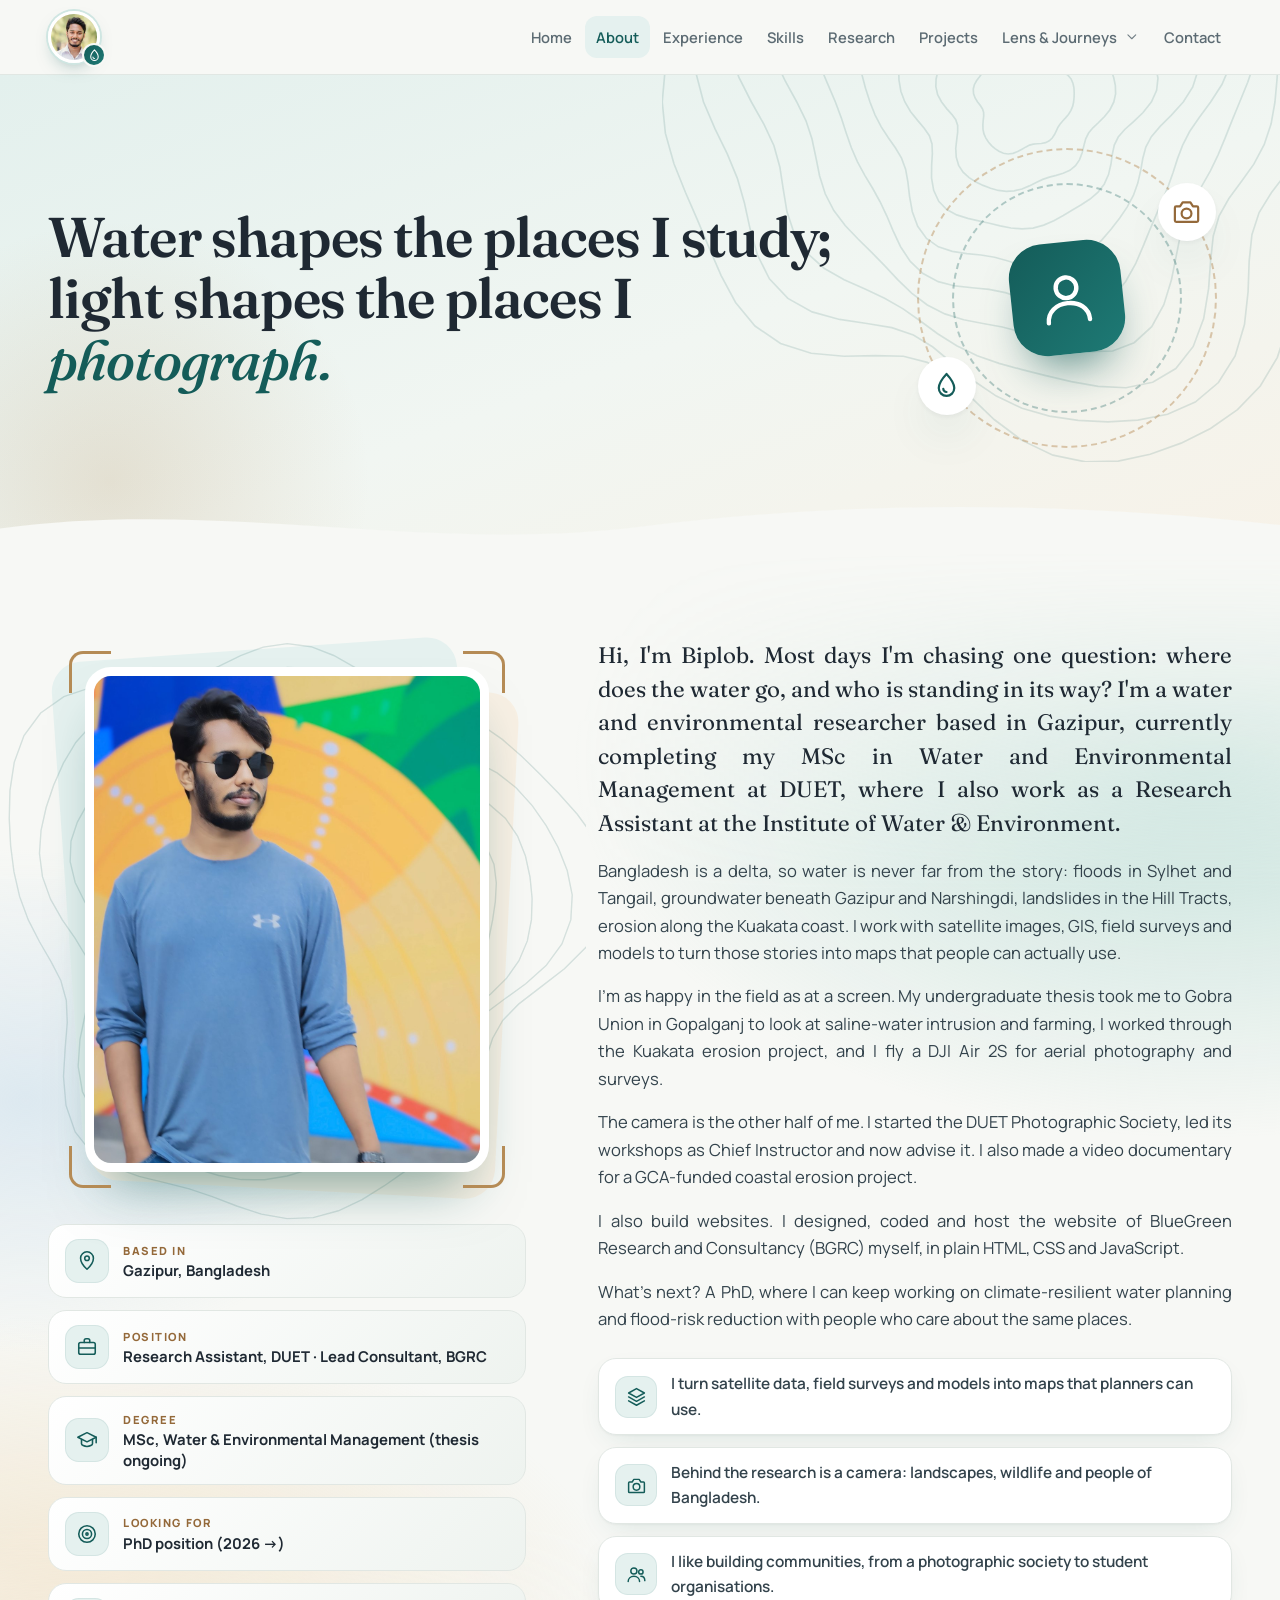
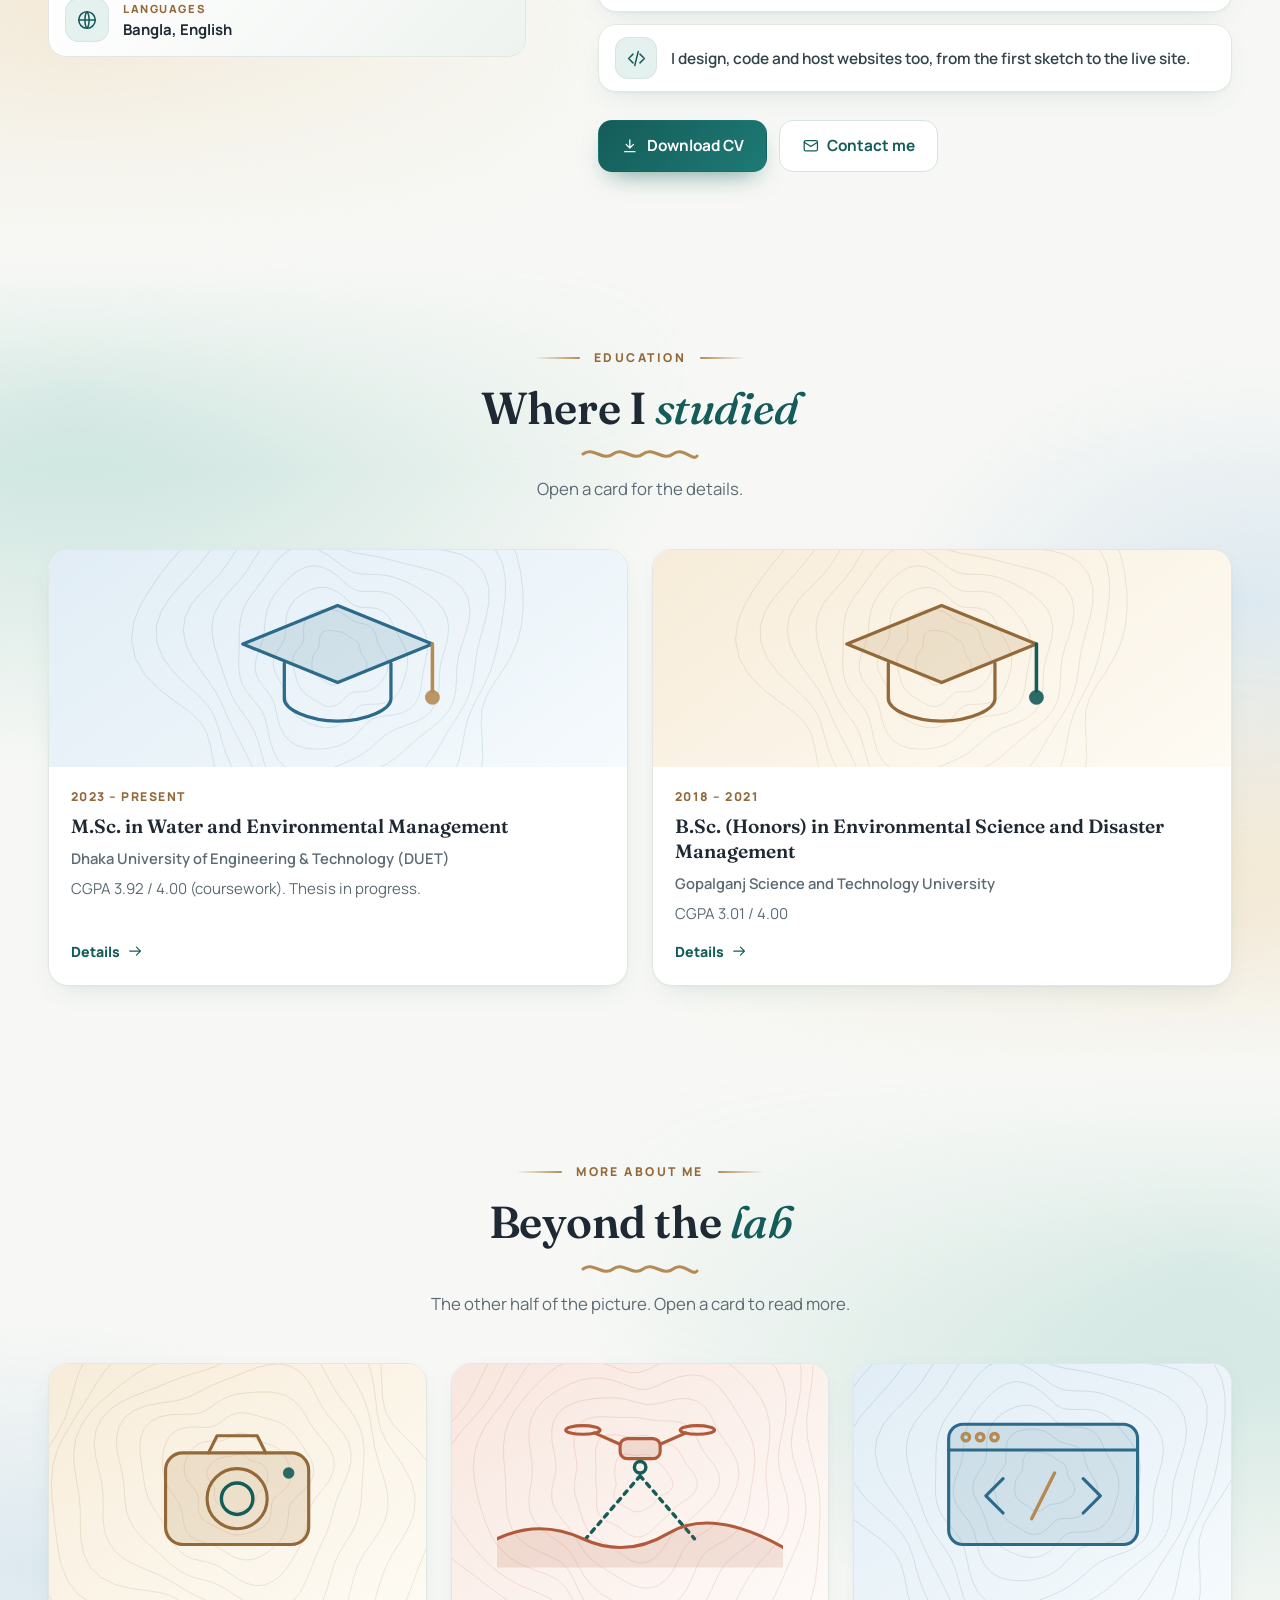
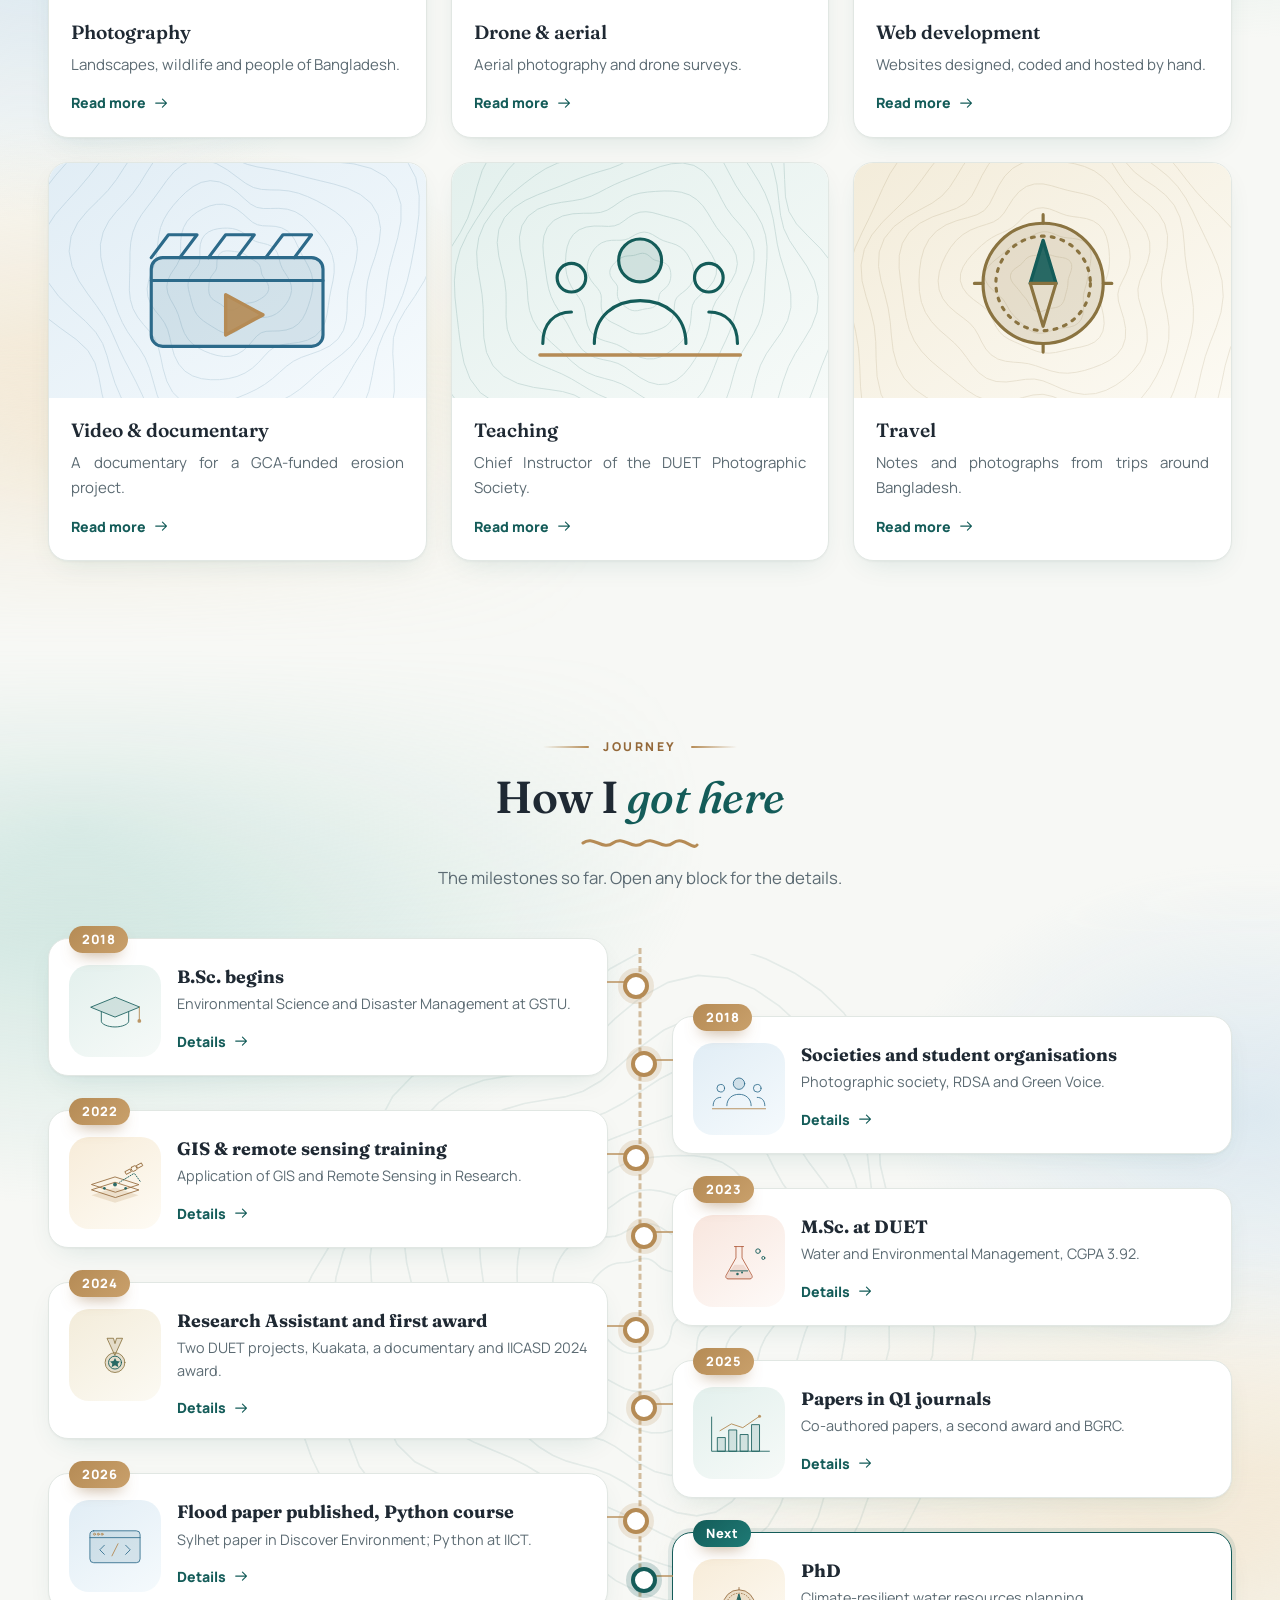
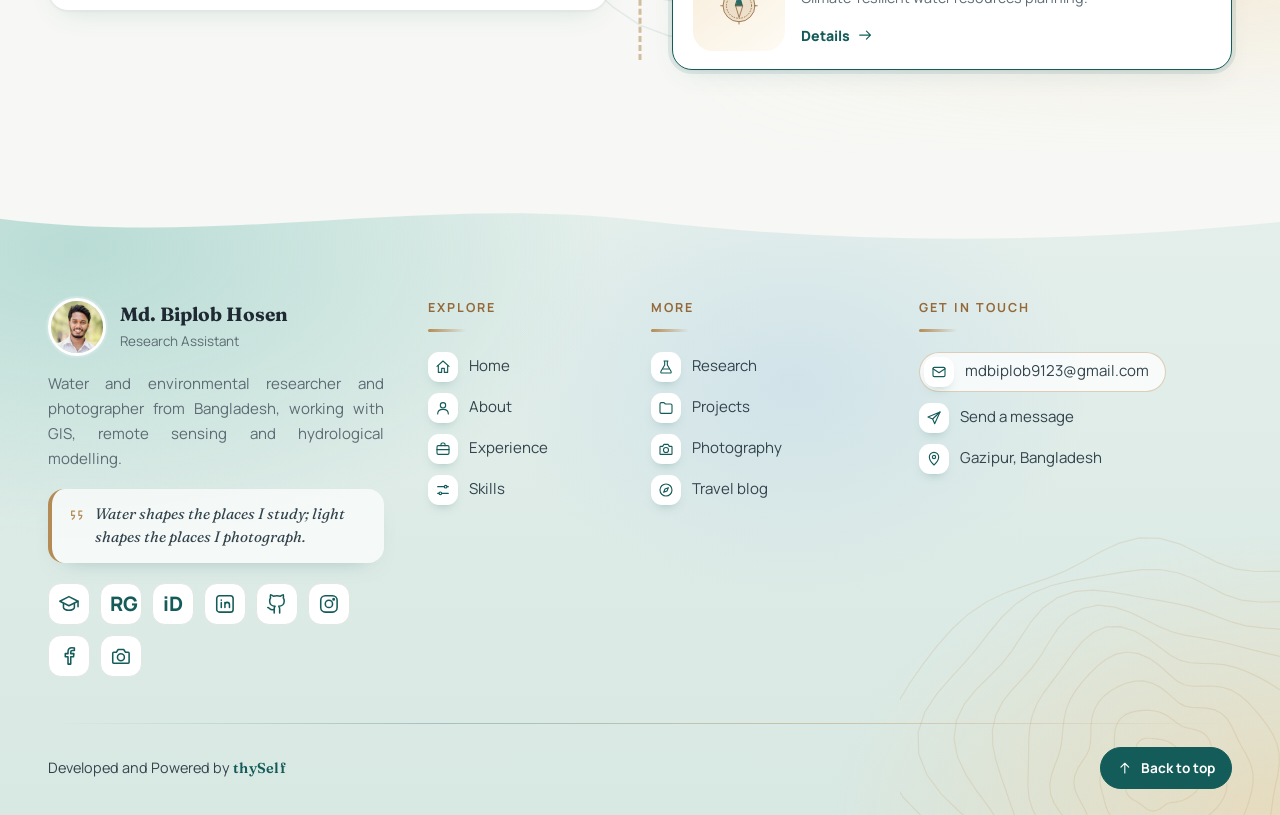
==== commit 6a83f1fe: "Add files via upload" ====
--- a/about.html
+++ b/about.html
@@ -8,16 +8,19 @@
 <meta property="og:type" content="website">
 <meta property="og:title" content="About — Md. Biplob Hosen">
 <meta property="og:description" content="The story, education and journey of Md. Biplob Hosen, water and environmental researcher and photographer from Bangladesh.">
-<meta property="og:image" content="https://biplob9123.github.io/self-portfolio/photos/og.jpg">
-<meta property="og:url" content="https://biplob9123.github.io/self-portfolio/about.html">
+<meta property="og:image" content="https://mbiplobhosen.github.io/selfPortfolio/photos/og.jpg">
+<meta property="og:url" content="https://mbiplobhosen.github.io/selfPortfolio/about.html">
 <meta name="twitter:card" content="summary_large_image">
 <meta name="theme-color" content="#F7F8F5">
-<link rel="icon" href="favicon.svg" type="image/svg+xml">
+<link rel="icon" type="image/png" sizes="64x64" href="favicon.png">
+<link rel="icon" type="image/png" sizes="32x32" href="favicon-32.png">
+<link rel="shortcut icon" href="favicon.ico">
+<link rel="apple-touch-icon" href="apple-touch-icon.png">
 <link rel="preconnect" href="https://fonts.googleapis.com">
 <link rel="preconnect" href="https://fonts.gstatic.com" crossorigin>
 <link href="https://fonts.googleapis.com/css2?family=Fraunces:ital,opsz,wght@0,9..144,500;0,9..144,600;1,9..144,500&family=Manrope:wght@400;500;600;700;800&family=Noto+Serif+Bengali:wght@400;600&display=swap" rel="stylesheet">
 <link rel="stylesheet" href="style.css">
-<script type="application/ld+json">{"@context": "https://schema.org", "@type": "Person", "name": "Md. Biplob Hosen", "jobTitle": "Research Assistant", "email": "mailto:mdbiplob9123@gmail.com", "url": "https://biplob9123.github.io/self-portfolio/", "address": {"@type": "PostalAddress", "addressLocality": "Gazipur", "addressCountry": "BD"}, "affiliation": {"@type": "CollegeOrUniversity", "name": "Dhaka University of Engineering & Technology"}, "knowsAbout": ["Hydrology", "GIS", "Remote sensing", "Flood risk", "Groundwater"], "sameAs": ["https://scholar.google.com/citations?user=9BasENkAAAAJ", "https://orcid.org/0009-0002-4502-288X", "https://www.researchgate.net/profile/Md-Biplob-Hosen-3"]}</script>
+<script type="application/ld+json">{"@context": "https://schema.org", "@type": "Person", "name": "Md. Biplob Hosen", "jobTitle": "Research Assistant", "email": "mailto:mdbiplob9123@gmail.com", "url": "https://mbiplobhosen.github.io/selfPortfolio/", "address": {"@type": "PostalAddress", "addressLocality": "Gazipur", "addressCountry": "BD"}, "affiliation": {"@type": "CollegeOrUniversity", "name": "Dhaka University of Engineering & Technology"}, "knowsAbout": ["Hydrology", "GIS", "Remote sensing", "Flood risk", "Groundwater", "Web development"], "sameAs": ["https://scholar.google.com/citations?user=9BasENkAAAAJ", "https://orcid.org/0009-0002-4502-288X", "https://www.researchgate.net/profile/Md-Biplob-Hosen-3"]}</script>
 </head>
 <body data-page="about">
 <div id="nav"></div>
--- a/style.css
+++ b/style.css
@@ -11,7 +11,8 @@
   --serif:'Fraunces',Georgia,'Noto Serif Bengali',serif; --sans:'Manrope',system-ui,-apple-system,'Segoe UI',sans-serif;
 }
 *{box-sizing:border-box;margin:0;padding:0}
-html{scroll-behavior:smooth;-webkit-text-size-adjust:100%}
+html{scroll-behavior:smooth;scroll-padding-top:90px;-webkit-text-size-adjust:100%}
+#nav{position:sticky;top:0;z-index:60}
 body{font-family:var(--sans);background:var(--bg);color:var(--ink);line-height:1.65;font-size:16.5px;overflow-x:hidden}
 img{max-width:100%;display:block}
 a{color:inherit;text-decoration:none}
@@ -20,10 +21,7 @@
 ul{list-style:none}
 ::selection{background:var(--teal-100)}
 .wrap{max-width:1240px;margin:0 auto;padding:0 28px;position:relative;z-index:1}
-section{padding:88px 0;position:relative;overflow:hidden;overflow:clip}
-section.tint{background:var(--bg2)}
-section:not(.ph):not(.hero):not(.stats)::before{content:"";position:absolute;right:-200px;top:-140px;width:560px;height:560px;background:var(--ct1) center/contain no-repeat;opacity:.075;pointer-events:none}
-section.tint::before{left:-200px;right:auto;background-image:var(--ct2);opacity:.1}
+section{padding:88px 0;position:relative;overflow:hidden}
 .ic{width:1.15em;height:1.15em;flex:none;vertical-align:-.2em}
 .tb{display:inline-grid;place-items:center;font:800 .62em/1 var(--sans);letter-spacing:.02em}
 :focus-visible{outline:3px solid var(--gold);outline-offset:2px;border-radius:8px}
@@ -33,9 +31,9 @@
 .cont.gold{color:var(--gold);opacity:.16}
 .cont svg{width:100%;height:100%}
 .dots{position:absolute;background-image:radial-gradient(var(--gold) 1.7px,transparent 1.9px);background-size:18px 18px;opacity:.38;pointer-events:none}
-.blob{position:absolute;border-radius:50%;filter:blur(60px);pointer-events:none;z-index:0}
-.blob.b1{width:420px;height:420px;background:rgba(20,92,89,.16);left:-120px;top:20px}
-.blob.b2{width:360px;height:360px;background:rgba(181,139,85,.2);right:-80px;bottom:-60px}
+.blob{position:absolute;border-radius:50%;pointer-events:none;z-index:0}
+.blob.b1{width:640px;height:640px;background:radial-gradient(closest-side,rgba(20,92,89,.20),rgba(20,92,89,.09) 55%,rgba(20,92,89,0));left:-220px;top:-80px}
+.blob.b2{width:560px;height:560px;background:radial-gradient(closest-side,rgba(181,139,85,.26),rgba(181,139,85,.11) 55%,rgba(181,139,85,0));right:-180px;bottom:-160px}
 .wave{position:absolute;left:0;bottom:-1px;width:100%;height:54px;fill:var(--bg);display:block;z-index:2}
 
 /* ---------- আইকন ব্যাজ ---------- */
@@ -65,7 +63,7 @@
 .ribbon .ic{font-size:.95em}
 
 /* ---------- নেভিগেশন ---------- */
-.nav{position:sticky;top:0;z-index:60;background:rgba(247,248,245,.9);backdrop-filter:blur(14px);-webkit-backdrop-filter:blur(14px);border-bottom:1px solid var(--line)}
+.nav{position:relative;z-index:60;background:rgba(247,248,245,.97);border-bottom:1px solid var(--line)}
 .nav .wrap{display:flex;align-items:center;justify-content:space-between;height:74px;gap:18px}
 .logo{position:relative;display:block;width:52px;height:52px;flex:none}
 .logo .av{display:block;width:100%;height:100%;border-radius:50%;overflow:hidden;border:3px solid #fff;box-shadow:0 0 0 2px var(--teal-100),0 8px 18px -8px rgba(20,92,89,.5);transition:.3s}
@@ -95,7 +93,8 @@
 .burger{display:none;width:46px;height:46px;border-radius:13px;border:1.5px solid var(--line);background:#fff;place-items:center;font-size:22px;color:var(--teal)}
 
 /* ---------- ফুটার ---------- */
-.foot{position:relative;background:#E9F0EC;padding:100px 0 26px;overflow:hidden;margin-top:40px}
+.foot{position:relative;background:linear-gradient(180deg,#E4EFEB 0%,#D8E8E3 100%);padding:100px 0 26px;overflow:hidden;margin-top:40px}
+.foot::before{content:"";position:absolute;inset:0;pointer-events:none;background:radial-gradient(760px 420px at 6% 8%,rgba(150,205,196,.55),transparent 70%),radial-gradient(640px 400px at 100% 100%,rgba(238,212,170,.65),transparent 70%),radial-gradient(420px 300px at 62% 30%,rgba(190,215,235,.45),transparent 70%)}
 .foot .wave{top:-1px;bottom:auto;transform:scaleY(-1);height:50px}
 .foot .cont{width:520px;height:520px;right:-120px;top:auto;bottom:-200px;left:auto;inset:auto auto -220px auto;right:-140px}
 .foot .g{display:grid;grid-template-columns:1.5fr .8fr 1fr 1.4fr;gap:44px;position:relative;z-index:1}
@@ -140,7 +139,7 @@
 
 /* ---------- পেজ হেডার ---------- */
 .ph{padding:78px 0 108px;background:linear-gradient(160deg,#E3F0ED 0%,#F1F6F2 55%,#F7F2E8 100%)}
-.ph::after{content:"";position:absolute;left:-90px;bottom:-110px;width:320px;height:320px;border-radius:50%;background:rgba(181,139,85,.14);filter:blur(40px)}
+.ph::after{content:"";position:absolute;left:-150px;bottom:-190px;width:520px;height:520px;border-radius:50%;background:radial-gradient(closest-side,rgba(181,139,85,.2),rgba(181,139,85,0))}
 .ph .cont{inset:auto;right:-8%;top:-70%;width:720px;height:720px;opacity:.13}
 .ph .wrap{display:grid;grid-template-columns:1fr 330px;gap:40px;align-items:center}
 .ph .pt{position:relative;z-index:2}
@@ -168,7 +167,6 @@
 .jump a:hover{background:var(--teal);color:#fff;transform:translateY(-2px)}
 .jump a:hover .ic{color:#fff}
 .lensnav{display:flex;width:fit-content;align-items:center;gap:4px;padding:5px;border-radius:99px;background:#fff;border:1px solid var(--line);margin-bottom:16px;box-shadow:0 6px 16px -10px rgba(20,92,89,.3)}
-.lensnav span{padding:0 12px 0 14px;font-size:.72rem;font-weight:800;letter-spacing:.14em;text-transform:uppercase;color:#94693A}
 .lensnav a{display:inline-flex;align-items:center;gap:7px;padding:7px 15px;border-radius:99px;font-weight:700;font-size:.88rem;color:var(--mute);transition:.2s}
 .lensnav a:hover{color:var(--teal);background:var(--teal-50)}
 .lensnav a.on{background:var(--teal);color:#fff}
@@ -199,7 +197,10 @@
 .pf .cont{inset:-14%;opacity:.16}
 .pf .ring{position:absolute;inset:-5% -8%;border-radius:50%;border:2px dashed rgba(20,92,89,.28);animation:spin 70s linear infinite}
 .pf .ring.r2{inset:4% -16%;border-color:rgba(181,139,85,.4);animation-direction:reverse}
-.pf .arch{position:absolute;inset:0;border-radius:999px 999px 30px 30px;overflow:hidden;border:9px solid #fff;box-shadow:0 36px 60px -26px rgba(20,92,89,.55);background:var(--teal-50)}
+.pf .lay{position:absolute;inset:0;border-radius:28px}
+.pf .lay.l1{background:linear-gradient(150deg,var(--teal2),var(--teal));transform:translate(16px,16px);box-shadow:0 30px 50px -26px rgba(20,92,89,.6)}
+.pf .lay.l2{border:2px solid var(--gold);transform:translate(-12px,-12px)}
+.pf .arch{position:absolute;inset:0;border-radius:28px;overflow:hidden;border:6px solid #fff;box-shadow:0 14px 30px -14px rgba(20,92,89,.35);background:var(--teal-50)}
 .pf .arch img{width:100%;height:100%;object-fit:cover;object-position:50% 20%}
 .float{position:absolute;z-index:3;display:flex;align-items:center;gap:10px;padding:7px 18px 7px 8px;border-radius:99px;background:rgba(255,255,255,.96);box-shadow:var(--sh2);font-weight:700;font-size:.86rem;white-space:nowrap;animation:bob 6s ease-in-out infinite}
 .float .ib{width:36px;height:36px;font-size:18px;border-radius:50%}
@@ -282,12 +283,12 @@
 /* ---------- Hero, Home অন্যান্য ---------- */
 .foi{background:linear-gradient(180deg,var(--bg) 0%,#F1F6F2 100%)}
 .mosaic{display:grid;grid-template-columns:repeat(4,1fr);grid-auto-rows:220px;gap:16px}
-.mosaic a{position:relative;display:block;border-radius:20px;overflow:hidden;box-shadow:var(--sh);background:var(--teal-50)}
-.mosaic a:nth-child(1){grid-column:span 2;grid-row:span 2}.mosaic a:nth-child(6){grid-column:span 2}
+.mosaic a,.mosaic .mi{position:relative;display:block;padding:0;border:0;cursor:zoom-in;font:inherit;text-align:left;border-radius:20px;overflow:hidden;box-shadow:var(--sh);background:var(--teal-50)}
+.mosaic>:nth-child(1){grid-column:span 2;grid-row:span 2}.mosaic>:nth-child(6){grid-column:span 2}
 .mosaic img{width:100%;height:100%;object-fit:cover;transition:transform .6s}
-.mosaic a:hover img{transform:scale(1.07)}
-.mosaic a span{position:absolute;left:12px;right:12px;bottom:12px;display:flex;align-items:center;gap:7px;padding:8px 12px;border-radius:12px;background:rgba(255,255,255,.94);font-size:.8rem;font-weight:700;color:var(--teal);opacity:0;transform:translateY(8px);transition:.3s}
-.mosaic a:hover span{opacity:1;transform:none}
+.mosaic a:hover img,.mosaic .mi:hover img{transform:scale(1.07)}
+.mosaic a span,.mosaic .mi span{position:absolute;left:12px;right:12px;bottom:12px;display:flex;align-items:center;gap:7px;padding:8px 12px;border-radius:12px;background:rgba(255,255,255,.94);font-size:.8rem;font-weight:700;color:var(--teal);opacity:0;transform:translateY(8px);transition:.3s}
+.mosaic a:hover span,.mosaic .mi:hover span,.mosaic .mi:focus-visible span{opacity:1;transform:none}
 .tiles{display:grid;grid-template-columns:repeat(4,1fr);gap:18px}
 .tile{display:flex;align-items:center;gap:15px;padding:18px;border-radius:22px;background:#fff;border:1px solid var(--line);box-shadow:var(--sh);transition:.3s}
 .tile span:not(.ib){flex:1;display:flex;flex-direction:column;line-height:1.3}
@@ -316,7 +317,9 @@
 .rv.d1{transition-delay:.08s}.rv.d2{transition-delay:.16s}.rv.d3{transition-delay:.24s}
 
 /* ---------- About ---------- */
-.about{display:grid;grid-template-columns:.86fr 1.14fr;gap:72px;align-items:start}
+.about{display:grid;grid-template-columns:.86fr 1.14fr;grid-template-areas:"al ar" "af ar";grid-template-rows:auto 1fr;column-gap:72px;row-gap:34px;align-items:start}
+.about .al{grid-area:al}.about .af{grid-area:af}.about .ar{grid-area:ar}
+.about .af .facts{grid-template-columns:1fr;gap:12px}
 .vf{position:relative;max-width:440px;margin:10px auto 0;padding:18px}
 .vf .cont{inset:-18%;opacity:.15}
 .vf .plate{position:absolute;border-radius:30px;z-index:0}
@@ -477,6 +480,9 @@
 .imgs{display:grid;grid-template-columns:repeat(2,1fr);gap:12px;margin-top:20px}
 .imgs div{border-radius:16px;overflow:hidden;aspect-ratio:4/3;background:var(--teal-50)}
 .imgs img{width:100%;height:100%;object-fit:cover}
+.imgs.shots{grid-template-columns:1fr;margin:0 0 26px}
+.imgs.shots div{aspect-ratio:auto;border:6px solid #fff;box-shadow:var(--sh);border-radius:20px}
+.imgs.shots img{height:auto;object-fit:contain}
 .note{display:flex;gap:10px;align-items:flex-start;padding:14px 18px;border-radius:16px;border:1.5px dashed rgba(181,139,85,.6);background:var(--gold-50);color:#7A5A30;font-weight:600;font-size:.92rem;margin:16px 0}
 .row{display:flex;flex-wrap:wrap;gap:10px;margin-top:24px}
 
@@ -617,6 +623,7 @@
   .cards.c3,.cards.c5{grid-template-columns:repeat(2,1fr)}
   .cards.c5>*,.cards.c5>:nth-child(4),.cards.c5>:nth-child(5){grid-column:auto}
   .about,.behind,.ct,.pd,.feat{grid-template-columns:1fr}
+  .about{grid-template-areas:"al" "ar" "af";grid-template-rows:auto}
   .feat .tw{min-height:260px}
   .feat .thumb{position:absolute}
   .side{position:static}
@@ -677,3 +684,107 @@
   .lb .pv{left:8px}.lb .nx{right:8px}
 }
 @media(prefers-reduced-motion:reduce){*{animation:none!important;transition:none!important}.rv{opacity:1;transform:none}html{scroll-behavior:auto}}
+
+/* page-header badge illustration (replaces text kicker) */
+.hbadge{position:relative;width:148px;height:104px;border-radius:24px;overflow:hidden;border:5px solid #fff;box-shadow:var(--sh);margin-bottom:18px;background:#fff}
+.hbadge .arttile{position:absolute;inset:0;min-height:0}
+
+
+
+
+/* camera-in-hand: gear art thumbnails + coloured society badges */
+.gthumb{position:relative;flex:none;width:108px;height:80px;border-radius:18px;overflow:hidden;border:4px solid #fff;box-shadow:var(--sh)}
+.gthumb .arttile{position:absolute;inset:0;min-height:0}
+.roles.big .role{position:relative;padding:12px 16px 12px 12px;background:#fff;border-left:5px solid var(--rc,var(--teal));box-shadow:0 8px 20px -14px rgba(20,92,89,.4)}
+.roles.big .role.t0{--rc:var(--teal)}.roles.big .role.t1{--rc:var(--gold)}.roles.big .role.t2{--rc:#3F7FA6}
+.role .rb{display:grid;place-items:center;flex:none;width:36px;height:36px;border-radius:12px;background:color-mix(in srgb,var(--rc,var(--teal)) 14%,#fff);color:var(--rc,var(--teal))}
+.role .rb .ic{color:inherit}
+@supports not (background:color-mix(in srgb,red 10%,#fff)){.role .rb{background:var(--teal-50)}}
+
+/* justified paragraphs (headings, centred leads, captions and button labels stay as they are) */
+p,.modal li,.blk li{text-align:justify;text-justify:inter-word;-webkit-hyphens:auto;hyphens:auto;overflow-wrap:break-word}
+.sh .lead,.ctr,.fs,.fm,.lc div,.ph .pt .s.c,.stat .l,.cap small,.float,.arttile p{text-align:inherit;hyphens:manual;-webkit-hyphens:manual}
+.sh .lead,p.ctr{text-align:center}
+.fm{text-align:left}
+@media (max-width:520px){p{hyphens:auto;-webkit-hyphens:auto;word-spacing:-.02em}}
+
+
+/* iOS Safari safety: no blurred pseudo-elements (they can render as black boxes there) */
+@supports (-webkit-touch-callout:none){
+  .thumb.fit::before,.mh.fitmh::before{filter:none;background:linear-gradient(145deg,var(--teal-50),var(--gold-50));opacity:1}
+  .mo{-webkit-backdrop-filter:none;backdrop-filter:none;background:rgba(31,41,51,.62)}
+}
+
+/* small phones: stats cards must not push the page wider */
+.stat{min-width:0}.stat>div{min-width:0}.stat .l{overflow-wrap:anywhere}
+@media (max-width:420px){.stat{flex-direction:column;align-items:flex-start;gap:8px}}
+
+/* phones: narrow columns look gappy when justified, so paragraphs go back to left-aligned there */
+@media (max-width:600px){
+  p,.modal li,.blk li{text-align:left;-webkit-hyphens:manual;hyphens:manual}
+  .sh .lead,p.ctr{text-align:center}
+  .pf{max-width:318px}
+  .pf .lay.l1{transform:translate(10px,10px)}
+  .pf .lay.l2{transform:translate(-8px,-8px)}
+}
+
+.hbadge .arttile .il{width:84%;height:88%}
+.hbadge{box-shadow:0 18px 30px -16px rgba(20,92,89,.45)}
+
+/* BG-START (generated by tools/gen_bg.py) */
+:root{
+  --g-c1:url("data:image/svg+xml,%3Csvg xmlns=%22http://www.w3.org/2000/svg%22 width=%221000%22 height=%221000%22 viewBox=%220 0 1000 1000%22%3E%3Cpath d=%22M587,480 L589,484 L589,488 L586,492 L582,495 L577,497 L573,499 L570,501 L566,503 L563,505 L559,506 L555,507 L551,507 L547,508 L544,508 L540,509 L536,509 L532,509 L528,509 L524,508 L521,507 L516,506 L511,505 L506,505 L500,503 L496,500 L494,496 L495,492 L498,487 L503,483 L507,480 L510,477 L511,475 L510,472 L509,469 L508,465 L508,462 L510,459 L513,456 L516,453 L519,451 L523,449 L526,447 L531,445 L535,444 L540,445 L545,446 L549,447 L553,448 L557,449 L561,451 L563,454 L565,458 L565,462 L565,465 L565,468 L567,470 L571,472 L576,474 L582,476 L587,480Z%22 fill=%22none%22 stroke=%22%23145C59%22 stroke-opacity=%220.2%22 stroke-width=%221.3%22/%3E%3Cpath d=%22M627,480 L631,488 L630,495 L625,502 L617,507 L609,512 L601,516 L595,520 L589,523 L582,527 L575,529 L568,530 L561,531 L554,531 L547,532 L540,533 L533,534 L526,534 L518,533 L511,532 L504,530 L496,528 L487,527 L477,525 L467,522 L459,517 L455,510 L456,502 L462,493 L471,486 L479,480 L484,475 L485,471 L484,465 L482,459 L481,453 L482,446 L485,440 L490,435 L495,431 L501,426 L508,422 L515,418 L523,415 L531,414 L540,415 L548,416 L556,418 L564,421 L571,423 L578,427 L583,432 L586,439 L587,446 L587,453 L587,458 L590,462 L597,465 L607,469 L618,473 L627,480Z%22 fill=%22none%22 stroke=%22%23145C59%22 stroke-opacity=%220.2%22 stroke-width=%221.3%22/%3E%3Cpath d=%22M667,480 L673,491 L672,502 L664,512 L652,520 L640,526 L630,532 L620,538 L611,543 L602,548 L592,551 L581,553 L570,554 L560,555 L550,556 L540,558 L530,559 L519,559 L508,558 L498,555 L488,552 L476,550 L463,548 L448,546 L433,542 L422,535 L416,524 L418,512 L427,499 L439,488 L451,480 L458,473 L460,466 L458,459 L455,450 L453,440 L455,430 L460,422 L467,415 L475,408 L484,402 L493,395 L503,390 L515,386 L527,384 L540,385 L552,387 L564,390 L575,394 L586,397 L596,403 L603,410 L608,420 L609,431 L608,440 L609,448 L613,454 L623,458 L638,463 L654,470 L667,480Z%22 fill=%22none%22 stroke=%22%23145C59%22 stroke-opacity=%220.2%22 stroke-width=%221.3%22/%3E%3Cpath d=%22M707,480 L715,495 L713,509 L703,522 L688,533 L672,541 L658,548 L645,556 L634,563 L621,569 L608,574 L594,576 L580,577 L566,578 L553,580 L540,582 L526,584 L512,584 L498,582 L485,579 L471,575 L456,572 L439,570 L419,567 L400,562 L384,552 L377,538 L380,522 L391,505 L407,491 L423,480 L433,471 L435,462 L433,452 L428,440 L426,427 L428,415 L434,404 L444,394 L454,386 L466,377 L478,369 L492,361 L507,356 L523,354 L540,355 L556,358 L571,362 L586,366 L600,371 L613,378 L623,388 L629,401 L630,415 L629,428 L630,438 L636,446 L650,451 L669,458 L690,467 L707,480Z%22 fill=%22none%22 stroke=%22%23145C59%22 stroke-opacity=%220.2%22 stroke-width=%221.3%22/%3E%3Cpath d=%22M747,480 L757,498 L755,516 L742,532 L723,545 L704,556 L686,565 L670,574 L656,583 L641,591 L624,596 L606,599 L589,601 L572,602 L556,604 L540,606 L523,609 L506,609 L488,607 L472,603 L455,598 L436,594 L415,591 L390,588 L366,581 L347,569 L338,552 L341,532 L356,511 L376,494 L395,480 L407,469 L410,458 L407,445 L402,431 L399,415 L401,399 L409,386 L420,374 L434,363 L448,353 L463,342 L480,333 L499,326 L519,324 L540,325 L560,329 L579,334 L597,339 L615,345 L631,354 L643,366 L650,382 L652,399 L651,416 L652,428 L659,437 L676,445 L700,453 L726,464 L747,480Z%22 fill=%22none%22 stroke=%22%23145C59%22 stroke-opacity=%220.2%22 stroke-width=%221.3%22/%3E%3Cpath d=%22M786,480 L799,502 L796,524 L781,543 L759,558 L735,570 L714,581 L696,592 L678,603 L660,612 L640,619 L619,622 L598,624 L579,625 L559,627 L540,631 L520,634 L499,634 L479,631 L459,626 L438,621 L416,616 L390,613 L361,609 L333,601 L310,586 L299,566 L303,542 L320,517 L344,496 L366,480 L381,467 L385,454 L381,439 L375,421 L371,402 L374,384 L384,367 L397,353 L413,340 L430,328 L448,315 L469,304 L491,296 L515,293 L540,295 L564,299 L586,305 L608,312 L629,319 L648,330 L663,345 L671,363 L673,384 L672,403 L674,418 L683,429 L702,438 L731,448 L762,461 L786,480Z%22 fill=%22none%22 stroke=%22%23145C59%22 stroke-opacity=%220.2%22 stroke-width=%221.3%22/%3E%3Cpath d=%22M826,480 L841,505 L838,531 L820,553 L794,570 L767,585 L742,598 L721,610 L701,623 L680,634 L656,641 L632,645 L608,647 L585,649 L563,651 L540,655 L517,658 L492,659 L469,656 L445,650 L422,644 L396,638 L366,635 L332,630 L299,620 L272,604 L260,580 L264,552 L284,523 L312,499 L338,480 L355,464 L360,449 L356,432 L348,412 L344,390 L347,368 L358,349 L374,333 L393,318 L412,303 L434,289 L457,276 L483,267 L511,263 L540,265 L568,270 L594,277 L619,285 L644,293 L666,306 L683,323 L693,344 L695,368 L694,391 L695,408 L706,421 L729,431 L762,442 L797,458 L826,480Z%22 fill=%22none%22 stroke=%22%23145C59%22 stroke-opacity=%220.2%22 stroke-width=%221.3%22/%3E%3Cpath d=%22M866,480 L883,509 L879,538 L859,563 L829,583 L798,599 L770,614 L746,628 L723,643 L699,655 L673,664 L645,669 L617,670 L591,672 L566,675 L540,680 L513,683 L486,684 L459,680 L432,674 L405,666 L376,661 L342,656 L303,650 L265,640 L235,621 L221,594 L226,562 L249,530 L280,502 L310,480 L330,462 L335,445 L330,425 L321,402 L317,377 L321,353 L333,331 L351,312 L372,295 L395,279 L419,262 L446,247 L475,237 L508,233 L540,235 L571,241 L601,249 L630,257 L658,267 L683,281 L703,301 L714,325 L717,353 L715,378 L717,398 L729,413 L755,424 L793,437 L833,455 L866,480Z%22 fill=%22none%22 stroke=%22%23145C59%22 stroke-opacity=%220.2%22 stroke-width=%221.3%22/%3E%3Cpath d=%22M261,800 L259,802 L259,805 L257,807 L256,809 L254,811 L252,813 L249,814 L247,815 L245,816 L243,817 L240,819 L238,819 L235,820 L233,820 L230,820 L227,821 L224,823 L220,824 L216,825 L212,825 L209,823 L207,820 L207,817 L208,813 L209,810 L209,807 L209,805 L208,804 L206,802 L205,800 L204,798 L204,796 L204,793 L205,791 L205,789 L206,786 L207,784 L209,782 L212,780 L215,779 L218,778 L221,777 L224,776 L227,776 L230,776 L233,777 L236,779 L237,782 L239,784 L240,786 L242,787 L245,787 L249,787 L253,786 L257,787 L261,789 L262,792 L262,795 L262,797 L261,800Z%22 fill=%22none%22 stroke=%22%23B58B55%22 stroke-opacity=%220.26%22 stroke-width=%221.3%22/%3E%3Cpath d=%22M291,800 L289,805 L287,810 L285,814 L282,818 L278,822 L273,825 L268,828 L264,830 L259,832 L255,835 L251,837 L246,839 L241,840 L235,840 L230,841 L224,843 L218,846 L210,848 L202,850 L194,850 L188,846 L184,840 L184,833 L186,826 L188,819 L189,815 L188,811 L185,808 L182,804 L179,800 L178,796 L178,791 L178,787 L180,782 L181,777 L182,772 L185,768 L189,763 L194,760 L199,757 L205,755 L211,754 L217,752 L224,751 L230,751 L236,754 L241,758 L245,763 L248,768 L250,772 L254,774 L259,774 L267,773 L276,773 L285,775 L291,778 L294,783 L295,789 L293,795 L291,800Z%22 fill=%22none%22 stroke=%22%23B58B55%22 stroke-opacity=%220.26%22 stroke-width=%221.3%22/%3E%3Cpath d=%22M322,800 L318,807 L316,815 L312,821 L308,828 L302,833 L295,838 L287,841 L280,845 L274,848 L268,852 L261,856 L254,858 L246,859 L238,860 L230,861 L222,864 L212,868 L200,873 L188,875 L176,875 L167,870 L162,861 L161,850 L164,838 L167,829 L168,822 L167,816 L163,811 L158,806 L154,800 L151,793 L151,787 L153,780 L154,773 L156,766 L159,759 L162,751 L168,745 L175,740 L184,736 L193,733 L202,730 L211,728 L220,727 L230,727 L239,730 L247,737 L252,745 L256,753 L260,758 L265,761 L274,761 L286,760 L300,759 L312,762 L322,767 L327,775 L327,784 L325,792 L322,800Z%22 fill=%22none%22 stroke=%22%23B58B55%22 stroke-opacity=%220.26%22 stroke-width=%221.3%22/%3E%3Cpath d=%22M352,800 L348,810 L344,819 L340,829 L334,837 L326,844 L316,850 L306,855 L297,860 L289,865 L280,870 L271,874 L261,877 L251,879 L241,880 L230,882 L219,886 L206,891 L191,897 L174,901 L158,900 L146,893 L139,881 L138,866 L142,851 L146,839 L148,829 L146,822 L140,815 L134,808 L128,800 L125,791 L125,782 L127,773 L129,764 L132,755 L135,745 L140,735 L147,727 L157,720 L168,715 L180,711 L192,707 L204,704 L217,702 L230,703 L242,707 L252,716 L260,726 L265,737 L270,745 L277,748 L289,748 L305,746 L323,746 L340,749 L352,756 L359,767 L359,778 L356,789 L352,800Z%22 fill=%22none%22 stroke=%22%23B58B55%22 stroke-opacity=%220.26%22 stroke-width=%221.3%22/%3E%3C/svg%3E");
+  --g-c3:url("data:image/svg+xml,%3Csvg xmlns=%22http://www.w3.org/2000/svg%22 width=%221000%22 height=%221000%22 viewBox=%220 0 1000 1000%22%3E%3Cpath d=%22M514,500 L512,504 L510,507 L509,510 L507,513 L505,516 L502,519 L499,521 L495,522 L492,524 L489,527 L487,530 L484,535 L481,540 L476,544 L470,546 L464,545 L459,541 L455,536 L453,531 L450,527 L448,524 L445,522 L442,520 L438,518 L435,516 L433,513 L432,510 L430,507 L428,504 L426,500 L425,496 L424,492 L425,488 L426,484 L428,481 L431,477 L433,474 L436,470 L440,467 L445,466 L451,466 L457,468 L462,471 L467,474 L470,475 L473,475 L477,472 L482,469 L488,467 L494,466 L500,467 L504,470 L507,473 L509,477 L512,481 L514,484 L515,488 L516,492 L516,496 L514,500Z%22 fill=%22none%22 stroke=%22%23145C59%22 stroke-opacity=%220.2%22 stroke-width=%221.3%22/%3E%3Cpath d=%22M548,500 L545,506 L541,512 L538,518 L535,523 L532,528 L527,533 L521,537 L514,540 L509,543 L504,547 L500,554 L495,562 L489,571 L480,578 L470,581 L460,579 L451,573 L444,564 L439,555 L435,548 L431,543 L426,539 L420,536 L414,533 L409,528 L405,523 L402,518 L399,512 L396,506 L392,500 L390,493 L389,486 L390,479 L393,472 L396,466 L401,460 L405,453 L410,447 L417,442 L426,439 L436,440 L447,443 L456,449 L464,454 L470,456 L476,455 L483,451 L492,446 L503,441 L513,440 L523,442 L530,446 L536,453 L540,459 L544,466 L547,472 L550,479 L551,486 L551,493 L548,500Z%22 fill=%22none%22 stroke=%22%23145C59%22 stroke-opacity=%220.2%22 stroke-width=%221.3%22/%3E%3Cpath d=%22M583,500 L578,509 L573,517 L568,525 L564,533 L558,541 L551,547 L543,553 L534,557 L526,561 L519,568 L513,577 L506,589 L497,602 L485,612 L470,616 L455,614 L442,605 L433,592 L426,579 L420,569 L414,561 L407,556 L398,552 L389,547 L382,541 L376,533 L372,525 L368,517 L363,509 L359,500 L355,490 L354,480 L355,470 L359,460 L364,451 L370,442 L376,433 L384,424 L394,416 L407,412 L422,413 L437,419 L451,427 L461,434 L470,437 L478,436 L489,430 L502,422 L517,416 L532,414 L546,416 L557,423 L564,432 L570,442 L576,451 L581,460 L585,470 L587,480 L586,490 L583,500Z%22 fill=%22none%22 stroke=%22%23145C59%22 stroke-opacity=%220.2%22 stroke-width=%221.3%22/%3E%3Cpath d=%22M617,500 L610,512 L604,523 L598,533 L592,543 L585,553 L576,562 L565,568 L553,574 L543,580 L534,588 L526,601 L517,616 L505,633 L489,646 L470,652 L451,648 L434,637 L421,620 L412,604 L405,590 L397,580 L387,573 L376,568 L365,561 L355,553 L348,543 L342,533 L337,523 L331,512 L325,500 L320,487 L318,474 L320,461 L325,448 L332,436 L340,424 L348,412 L358,400 L371,391 L388,386 L407,387 L427,394 L445,404 L459,414 L470,418 L481,416 L494,408 L511,398 L531,390 L551,387 L569,391 L583,400 L593,411 L601,424 L608,436 L615,448 L620,461 L623,474 L621,487 L617,500Z%22 fill=%22none%22 stroke=%22%23145C59%22 stroke-opacity=%220.2%22 stroke-width=%221.3%22/%3E%3Cpath d=%22M651,500 L643,515 L635,528 L628,541 L620,554 L612,566 L601,576 L587,584 L573,591 L559,598 L548,609 L539,624 L528,643 L514,664 L494,680 L470,687 L446,683 L425,668 L410,648 L399,628 L390,611 L380,599 L368,590 L354,583 L340,575 L328,565 L319,554 L313,541 L306,528 L299,514 L291,500 L285,484 L283,468 L285,452 L292,436 L300,422 L310,407 L320,392 L332,377 L348,365 L368,359 L393,361 L417,369 L439,382 L456,394 L470,399 L484,396 L500,387 L521,374 L545,365 L570,361 L592,366 L609,376 L622,391 L631,406 L640,421 L648,436 L655,452 L658,468 L657,484 L651,500Z%22 fill=%22none%22 stroke=%22%23145C59%22 stroke-opacity=%220.2%22 stroke-width=%221.3%22/%3E%3Cpath d=%22M685,500 L676,517 L666,533 L657,549 L649,564 L639,578 L626,590 L609,600 L592,608 L576,617 L563,629 L552,647 L539,670 L522,695 L498,714 L470,722 L441,717 L417,700 L398,676 L386,652 L375,631 L364,617 L349,607 L332,599 L316,590 L302,578 L291,564 L283,549 L275,533 L266,517 L257,500 L250,482 L247,462 L250,443 L258,424 L268,407 L279,389 L291,371 L306,354 L325,340 L349,333 L378,335 L407,345 L433,360 L453,373 L470,380 L486,377 L506,365 L531,351 L560,339 L589,335 L615,340 L635,353 L650,370 L662,388 L672,407 L682,424 L690,443 L694,462 L692,481 L685,500Z%22 fill=%22none%22 stroke=%22%23145C59%22 stroke-opacity=%220.2%22 stroke-width=%221.3%22/%3E%3Cpath d=%22M719,500 L708,520 L697,539 L687,556 L677,574 L666,590 L650,605 L631,616 L611,626 L593,636 L578,650 L565,671 L550,698 L530,726 L503,748 L470,758 L437,752 L408,732 L387,704 L372,676 L360,652 L347,636 L330,625 L310,615 L291,604 L275,590 L263,574 L253,556 L244,538 L234,520 L223,500 L215,479 L212,456 L215,434 L224,412 L236,392 L249,372 L263,351 L280,331 L302,315 L330,306 L363,308 L397,320 L427,338 L451,353 L470,361 L489,357 L511,344 L540,327 L574,313 L608,309 L638,315 L662,330 L679,349 L692,371 L704,392 L716,412 L725,434 L729,456 L727,478 L719,500Z%22 fill=%22none%22 stroke=%22%23145C59%22 stroke-opacity=%220.2%22 stroke-width=%221.3%22/%3E%3Cpath d=%22M754,500 L741,523 L728,544 L717,564 L706,584 L692,603 L675,619 L654,632 L631,643 L610,654 L593,670 L578,694 L561,725 L538,757 L507,782 L470,793 L432,786 L400,764 L376,732 L359,700 L345,673 L330,654 L311,642 L289,631 L267,618 L248,603 L234,584 L223,564 L213,544 L201,523 L190,500 L180,476 L177,450 L180,425 L190,400 L204,377 L219,354 L234,330 L253,308 L279,289 L311,280 L349,282 L387,296 L421,315 L448,333 L470,342 L491,338 L517,323 L550,303 L588,288 L627,282 L661,289 L688,306 L708,329 L723,353 L737,377 L749,400 L760,425 L765,450 L762,475 L754,500Z%22 fill=%22none%22 stroke=%22%23145C59%22 stroke-opacity=%220.2%22 stroke-width=%221.3%22/%3E%3Cpath d=%22M832,220 L834,223 L834,226 L833,228 L830,231 L827,232 L824,234 L821,235 L818,236 L816,238 L813,239 L811,239 L808,239 L805,239 L803,240 L800,240 L797,240 L795,240 L792,240 L789,240 L786,239 L784,238 L781,237 L777,237 L773,236 L770,234 L768,232 L768,228 L769,225 L773,222 L776,220 L778,218 L780,217 L779,215 L779,212 L778,210 L778,207 L779,205 L781,203 L783,201 L785,200 L788,198 L791,197 L794,196 L797,195 L800,195 L803,196 L806,197 L809,198 L812,199 L814,200 L817,202 L818,204 L818,207 L818,209 L818,212 L819,213 L821,215 L824,216 L828,218 L832,220Z%22 fill=%22none%22 stroke=%22%23B58B55%22 stroke-opacity=%220.26%22 stroke-width=%221.3%22/%3E%3Cpath d=%22M864,220 L868,226 L869,232 L865,237 L860,241 L853,245 L847,247 L842,250 L837,253 L832,255 L827,257 L821,258 L816,259 L810,259 L805,259 L800,260 L795,261 L789,261 L784,260 L778,259 L773,257 L767,256 L761,255 L754,253 L746,251 L739,248 L735,243 L735,237 L739,230 L745,225 L752,220 L757,216 L759,213 L759,209 L757,205 L756,200 L756,195 L758,190 L762,186 L766,183 L771,180 L776,176 L781,174 L787,171 L793,170 L800,170 L806,171 L812,173 L818,175 L824,177 L829,180 L833,183 L836,188 L837,193 L837,199 L836,203 L838,207 L842,209 L848,212 L856,215 L864,220Z%22 fill=%22none%22 stroke=%22%23B58B55%22 stroke-opacity=%220.26%22 stroke-width=%221.3%22/%3E%3Cpath d=%22M896,220 L902,229 L903,238 L898,245 L890,252 L880,257 L871,261 L863,265 L855,269 L848,273 L840,276 L832,278 L824,278 L815,278 L808,279 L800,280 L792,281 L784,281 L775,281 L767,279 L759,276 L751,274 L742,272 L730,270 L719,267 L709,262 L703,255 L703,245 L708,236 L718,227 L728,220 L735,215 L739,210 L738,204 L736,197 L734,190 L735,182 L738,175 L743,169 L749,164 L756,159 L764,155 L772,150 L781,147 L790,145 L800,145 L810,147 L819,150 L827,153 L836,156 L843,160 L850,165 L854,172 L855,180 L855,188 L854,195 L856,200 L862,204 L873,208 L885,213 L896,220Z%22 fill=%22none%22 stroke=%22%23B58B55%22 stroke-opacity=%220.26%22 stroke-width=%221.3%22/%3E%3Cpath d=%22M927,220 L936,231 L937,243 L931,254 L919,263 L906,269 L894,275 L883,280 L874,286 L864,291 L854,295 L843,297 L831,297 L821,298 L810,298 L800,300 L789,301 L778,302 L767,301 L756,298 L746,295 L735,292 L722,289 L707,287 L692,283 L679,276 L671,266 L670,254 L678,241 L690,229 L703,220 L713,213 L718,206 L718,199 L715,190 L712,180 L713,169 L717,160 L724,152 L733,146 L742,139 L752,133 L762,127 L774,122 L787,120 L800,121 L813,123 L825,126 L836,130 L848,134 L858,140 L866,147 L872,156 L874,167 L873,178 L873,187 L875,193 L883,198 L897,204 L913,211 L927,220Z%22 fill=%22none%22 stroke=%22%23B58B55%22 stroke-opacity=%220.26%22 stroke-width=%221.3%22/%3E%3C/svg%3E");
+  --gt:rgba(150,205,196,.50); --gg:rgba(238,212,170,.55); --gs:rgba(190,215,235,.45); --tintc:rgba(207,229,223,.60);
+  --smask:linear-gradient(180deg,transparent 0,#000 26%,#000 74%,transparent 100%);
+}
+body[data-page="research"]{--gt:rgba(140,200,191,.62);--gg:rgba(238,212,170,.40)}
+body[data-page="photography"]{--gg:rgba(238,206,155,.70);--gt:rgba(150,205,196,.38)}
+body[data-page="travel"]{--gs:rgba(176,208,232,.65);--gg:rgba(238,212,170,.45)}
+body[data-page="contact"],body[data-page="experience"]{--gt:rgba(150,205,196,.45)}
+section:not(.ph):not(.hero):not(.stats)::before{
+  content:"";display:block;position:absolute;inset:0;z-index:0;pointer-events:none;
+  background:radial-gradient(900px 540px at 6% 16%,var(--gt),transparent 70%),radial-gradient(800px 480px at 94% 84%,var(--gg),transparent 70%),radial-gradient(520px 360px at 98% 42%,var(--gs),transparent 70%);
+  -webkit-mask-image:var(--smask);mask-image:var(--smask)}
+section:not(.ph):not(.hero):not(.stats):nth-of-type(even)::before{
+  background:radial-gradient(900px 540px at 94% 16%,var(--gt),transparent 70%),radial-gradient(800px 480px at 6% 84%,var(--gg),transparent 70%),radial-gradient(520px 360px at 2% 42%,var(--gs),transparent 70%)}
+section.tint::before{
+  background:linear-gradient(var(--tintc),var(--tintc)),radial-gradient(900px 540px at 94% 16%,var(--gt),transparent 70%),radial-gradient(800px 480px at 6% 84%,var(--gg),transparent 70%)}
+/* a few light contour lines, only here */
+.foi::after,body[data-page="research"] section:nth-of-type(2)::after{
+  content:"";position:absolute;inset:0;z-index:0;pointer-events:none;
+  -webkit-mask-image:var(--smask);mask-image:var(--smask)}
+.foi::after{background:var(--g-c1) right -190px top 20px/880px no-repeat}
+body[data-page="research"] section:nth-of-type(2)::after{background:var(--g-c3) left -230px top 10px/880px no-repeat}
+/* no dotted patches */
+.dots,.vf .dotsq{display:none}
+@media (max-width:760px){
+  section:not(.ph):not(.hero):not(.stats)::before{background:radial-gradient(460px 320px at 4% 14%,var(--gt),transparent 70%),radial-gradient(420px 300px at 96% 86%,var(--gg),transparent 70%)}
+  section:not(.ph):not(.hero):not(.stats):nth-of-type(even)::before{background:radial-gradient(460px 320px at 96% 14%,var(--gt),transparent 70%),radial-gradient(420px 300px at 4% 86%,var(--gg),transparent 70%)}
+  section.tint::before{background:linear-gradient(var(--tintc),var(--tintc)),radial-gradient(460px 320px at 96% 14%,var(--gt),transparent 70%)}
+  .foi::after,body[data-page="research"] section:nth-of-type(2)::after{background-size:520px;opacity:.7}
+}
+/* BG-END */
+
+/* footer design */
+.foot .fq{display:flex;gap:10px;margin:18px 0 0;padding:14px 16px;max-width:400px;border-radius:16px;background:rgba(255,255,255,.7);border-left:4px solid var(--gold);color:#33434C;font-family:var(--serif);font-style:italic;font-size:.95rem;line-height:1.5;box-shadow:0 10px 24px -18px rgba(20,92,89,.5)}
+.foot .fq .ic{flex:none;color:var(--gold);margin-top:3px}
+.foot h5{display:block;font-size:.78rem;margin-bottom:20px}
+.foot h5::after{content:"";display:block;width:38px;height:3px;border-radius:3px;margin-top:10px;background:linear-gradient(90deg,var(--gold),rgba(181,139,85,0))}
+.foot li{margin-bottom:11px}
+.foot li a,.foot li .plain{gap:11px}
+.foot li .ic{box-sizing:content-box;width:16px;height:16px;padding:7px;border-radius:11px;background:#fff;color:var(--teal);opacity:1;box-shadow:0 6px 12px -8px rgba(20,92,89,.55);transition:.2s}
+.foot li a:hover .ic{background:var(--teal);color:#fff}
+.foot li a[href^="mailto"]{width:fit-content;padding:4px 16px 4px 4px;border-radius:99px;background:rgba(255,255,255,.75);border:1px solid rgba(181,139,85,.4)}
+.foot .bar{border-top:0;position:relative;padding-top:24px}
+.foot .bar::before{content:"";position:absolute;left:0;right:0;top:0;height:1px;background:linear-gradient(90deg,rgba(20,92,89,0),rgba(20,92,89,.28),rgba(181,139,85,.4),rgba(20,92,89,0))}
+.foot .top{background:var(--teal);color:#fff;border-color:var(--teal)}
+.foot .top:hover{background:#fff;color:var(--teal)}
+@media (max-width:760px){.foot .fq{max-width:none}}
+
+/* page change: soft fade */
+@keyframes pgin{from{opacity:0}to{opacity:1}}
+body{animation:pgin .5s ease both}
+body.pg-out{opacity:0;transition:opacity .2s ease}
+@media (prefers-reduced-motion:reduce){body{animation:none}body.pg-out{opacity:1;transition:none}}
+.csec,.foi{background:none}
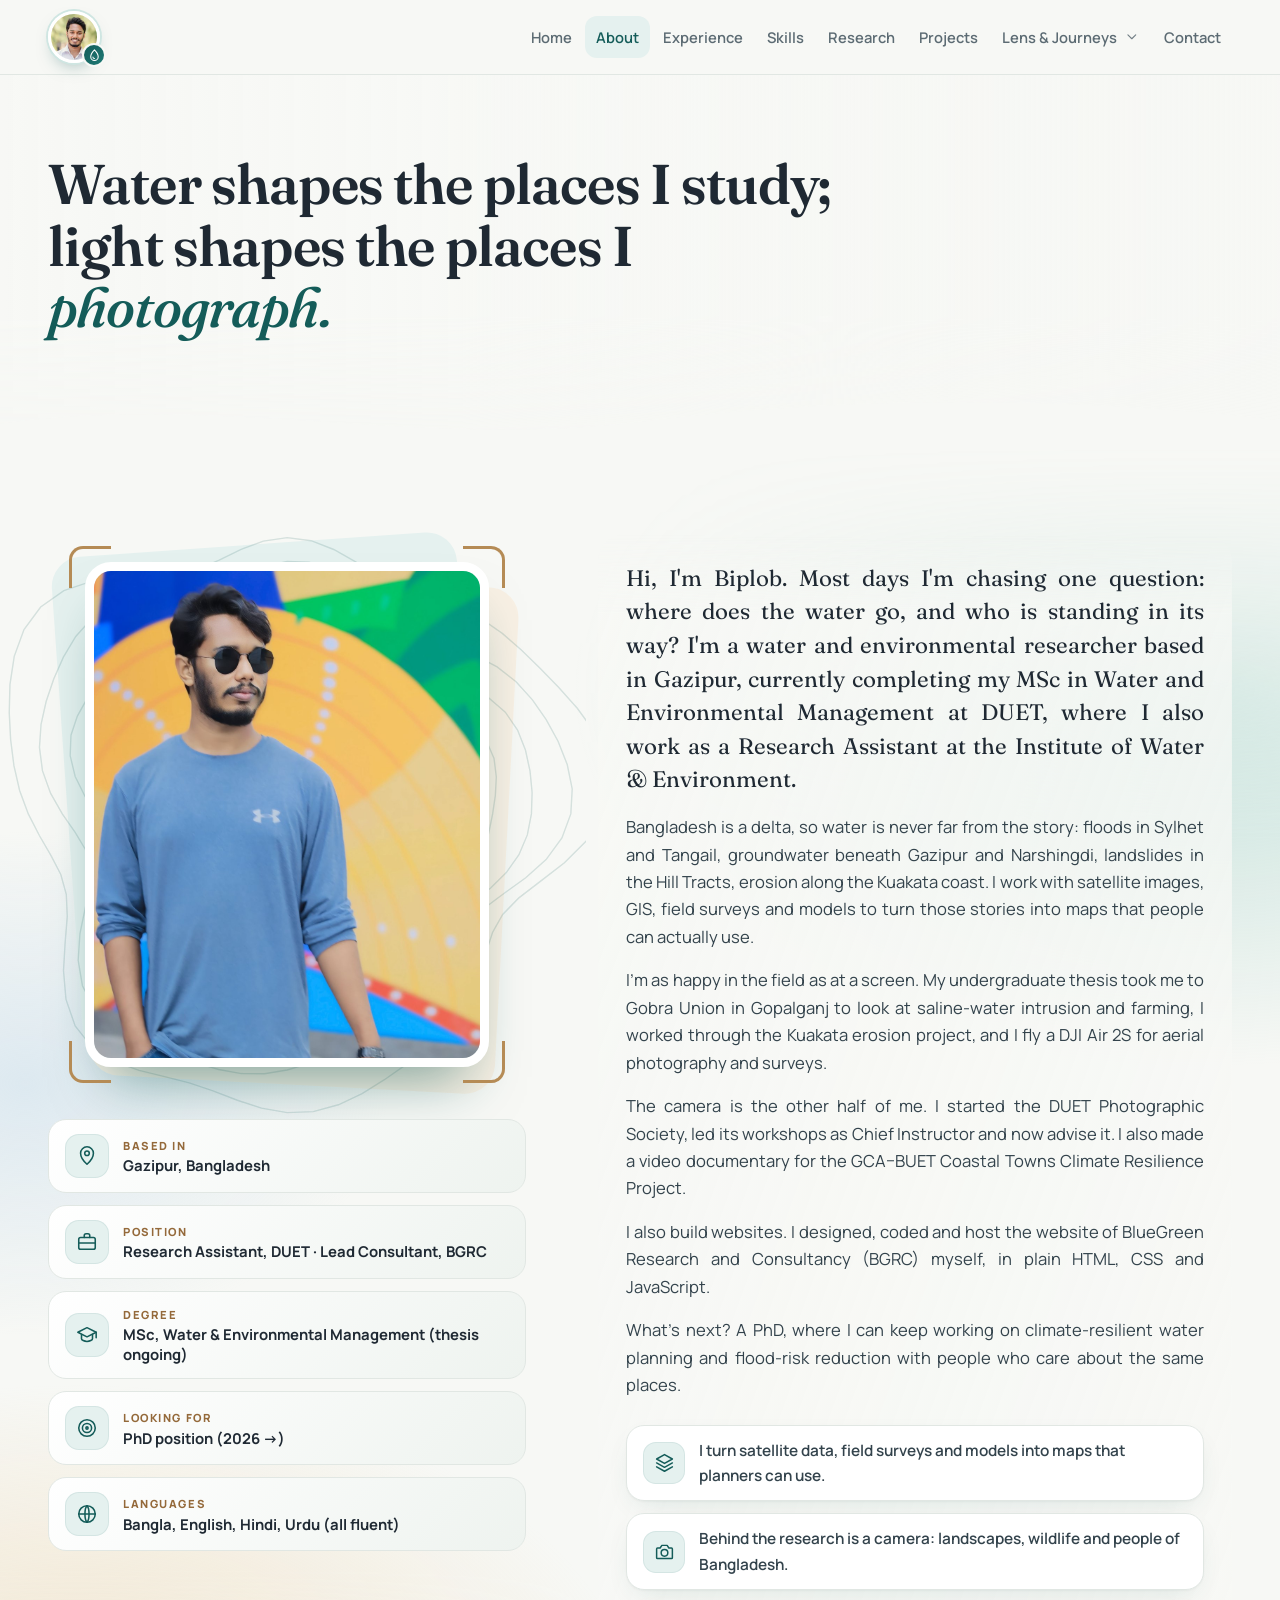
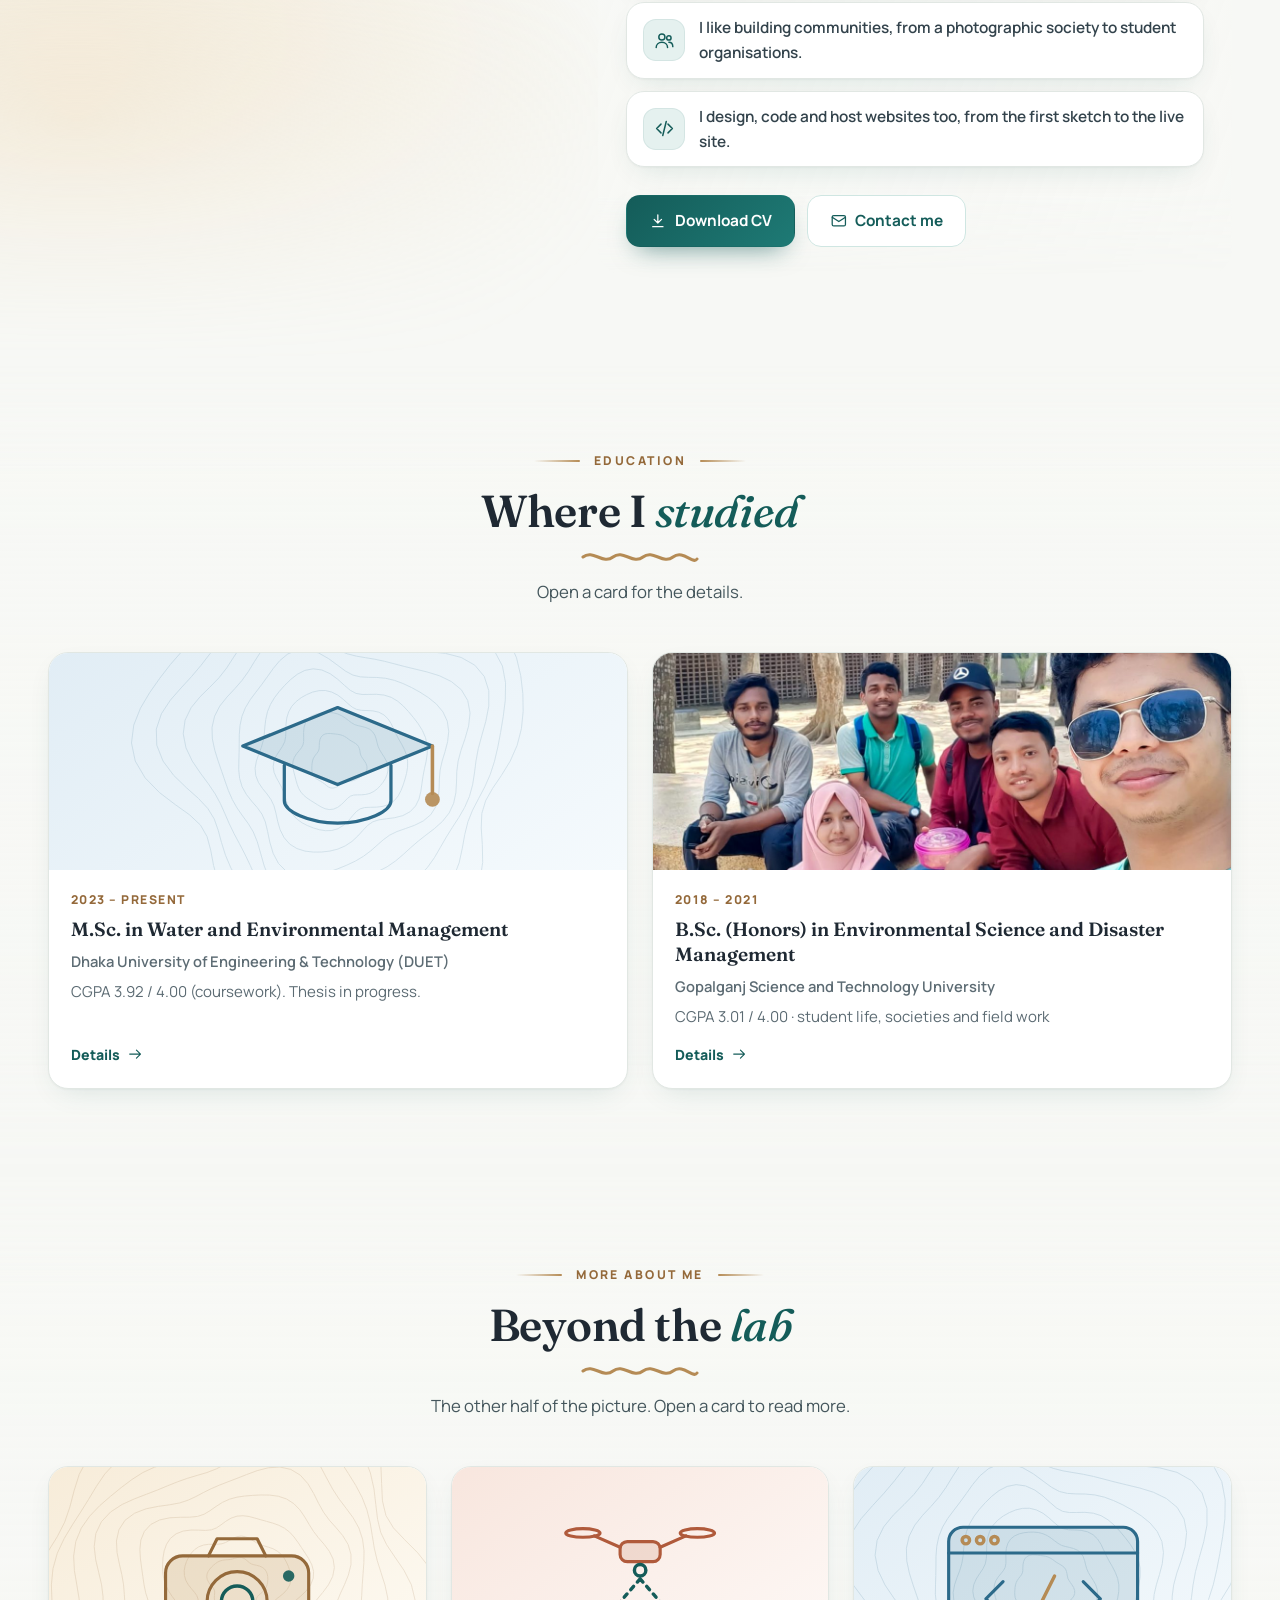
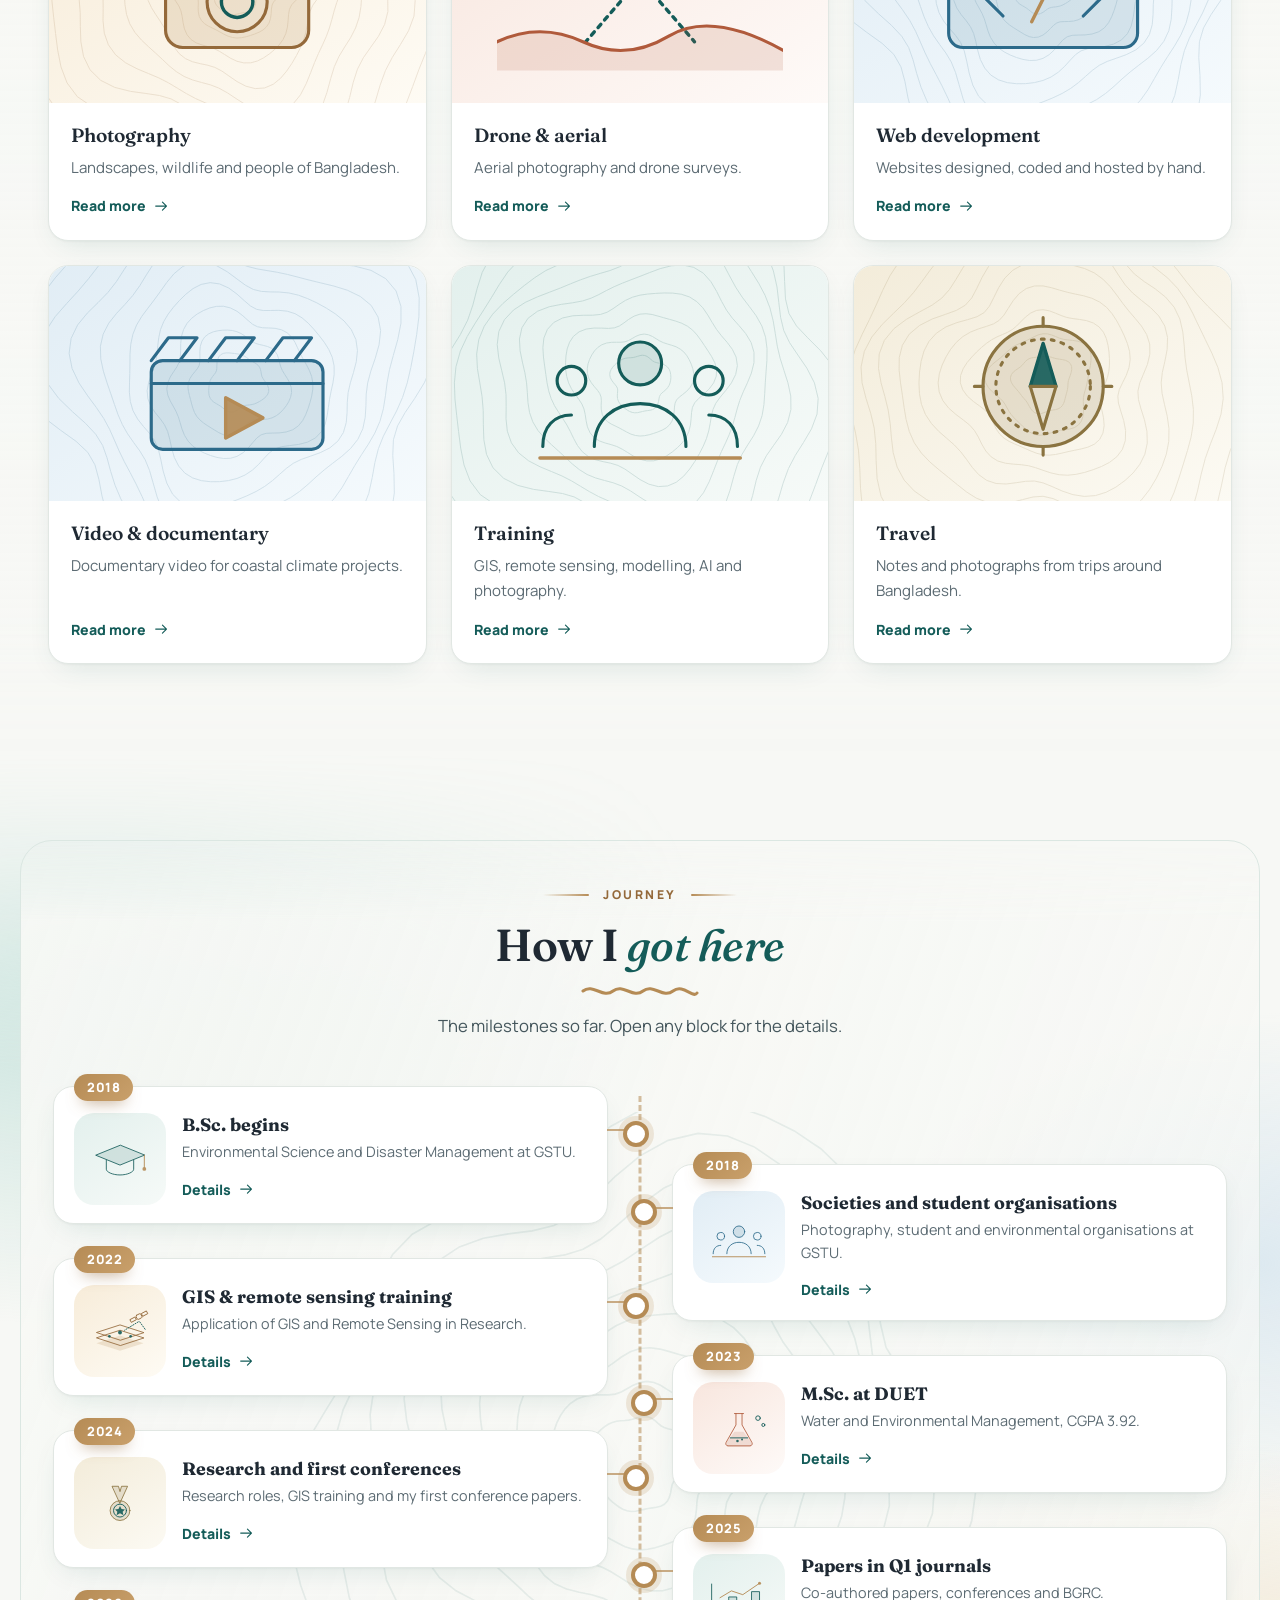
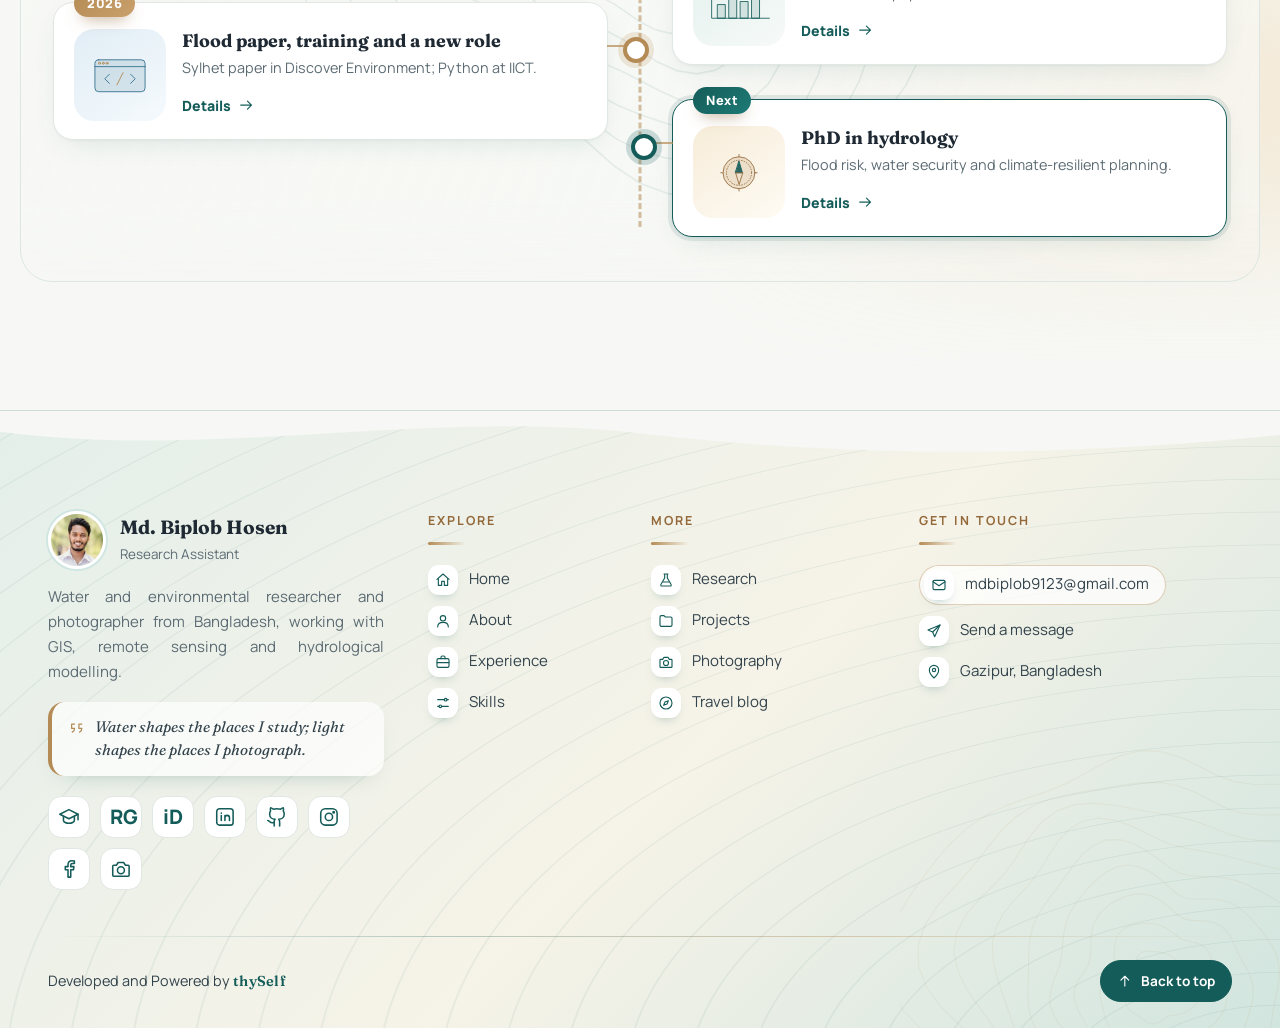
==== commit d00ba0dc: "Add files via upload" ====
--- a/about.html
+++ b/about.html
@@ -1,37 +1,42 @@
-<!DOCTYPE html>
-<html lang="en">
-<head>
-<meta charset="utf-8">
-<meta name="viewport" content="width=device-width,initial-scale=1">
-<title>About — Md. Biplob Hosen</title>
-<meta name="description" content="The story, education and journey of Md. Biplob Hosen, water and environmental researcher and photographer from Bangladesh.">
-<meta property="og:type" content="website">
-<meta property="og:title" content="About — Md. Biplob Hosen">
-<meta property="og:description" content="The story, education and journey of Md. Biplob Hosen, water and environmental researcher and photographer from Bangladesh.">
-<meta property="og:image" content="https://mbiplobhosen.github.io/selfPortfolio/photos/og.jpg">
-<meta property="og:url" content="https://mbiplobhosen.github.io/selfPortfolio/about.html">
-<meta name="twitter:card" content="summary_large_image">
-<meta name="theme-color" content="#F7F8F5">
-<link rel="icon" type="image/png" sizes="64x64" href="favicon.png">
-<link rel="icon" type="image/png" sizes="32x32" href="favicon-32.png">
-<link rel="shortcut icon" href="favicon.ico">
-<link rel="apple-touch-icon" href="apple-touch-icon.png">
-<link rel="preconnect" href="https://fonts.googleapis.com">
-<link rel="preconnect" href="https://fonts.gstatic.com" crossorigin>
-<link href="https://fonts.googleapis.com/css2?family=Fraunces:ital,opsz,wght@0,9..144,500;0,9..144,600;1,9..144,500&family=Manrope:wght@400;500;600;700;800&family=Noto+Serif+Bengali:wght@400;600&display=swap" rel="stylesheet">
-<link rel="stylesheet" href="style.css">
-<script type="application/ld+json">{"@context": "https://schema.org", "@type": "Person", "name": "Md. Biplob Hosen", "jobTitle": "Research Assistant", "email": "mailto:mdbiplob9123@gmail.com", "url": "https://mbiplobhosen.github.io/selfPortfolio/", "address": {"@type": "PostalAddress", "addressLocality": "Gazipur", "addressCountry": "BD"}, "affiliation": {"@type": "CollegeOrUniversity", "name": "Dhaka University of Engineering & Technology"}, "knowsAbout": ["Hydrology", "GIS", "Remote sensing", "Flood risk", "Groundwater", "Web development"], "sameAs": ["https://scholar.google.com/citations?user=9BasENkAAAAJ", "https://orcid.org/0009-0002-4502-288X", "https://www.researchgate.net/profile/Md-Biplob-Hosen-3"]}</script>
-</head>
-<body data-page="about">
-<div id="nav"></div>
-<main id="app"></main>
-<div id="foot"></div>
-<noscript><p style="padding:40px;text-align:center">Please enable JavaScript to view this site.</p></noscript>
-<script src="content.js"></script>
-<script src="art.js"></script>
-<script src="app.js"></script>
-<script src="pages1.js"></script>
-<script src="pages2.js"></script>
-<script src="pages3.js"></script>
-</body>
-</html>
+<!DOCTYPE html>
+<html lang="en">
+<head>
+<meta charset="utf-8">
+<meta name="viewport" content="width=device-width,initial-scale=1">
+<title>About — Md. Biplob Hosen</title>
+<meta name="description" content="The story, education and journey of Md. Biplob Hosen, water and environmental researcher and photographer from Bangladesh.">
+<meta property="og:type" content="website">
+<meta property="og:title" content="About — Md. Biplob Hosen">
+<meta property="og:description" content="The story, education and journey of Md. Biplob Hosen, water and environmental researcher and photographer from Bangladesh.">
+<meta property="og:image" content="https://mbiplobhosen.github.io/selfPortfolio/photos/og.jpg">
+<meta property="og:url" content="https://mbiplobhosen.github.io/selfPortfolio/about.html">
+<meta name="twitter:card" content="summary_large_image">
+<meta name="theme-color" content="#F7F8F5">
+<link rel="icon" type="image/png" sizes="64x64" href="favicon.png">
+<link rel="icon" type="image/png" sizes="32x32" href="favicon-32.png">
+<link rel="shortcut icon" href="favicon.ico">
+<link rel="apple-touch-icon" href="apple-touch-icon.png">
+<link rel="preconnect" href="https://fonts.googleapis.com">
+<link rel="preconnect" href="https://fonts.gstatic.com" crossorigin>
+<link href="https://fonts.googleapis.com/css2?family=Fraunces:ital,opsz,wght@0,9..144,500;0,9..144,600;1,9..144,500&family=Manrope:wght@400;500;600;700;800&family=Noto+Serif+Bengali:wght@400;600&display=swap" rel="stylesheet">
+<link rel="stylesheet" href="style.css">
+<link rel="stylesheet" href="upgrade.css">
+<link rel="stylesheet" href="backgrounds.css">
+<script type="application/ld+json">{"@context": "https://schema.org", "@type": "Person", "name": "Md. Biplob Hosen", "jobTitle": "Research Assistant", "email": "mailto:mdbiplob9123@gmail.com", "url": "https://mbiplobhosen.github.io/selfPortfolio/", "address": {"@type": "PostalAddress", "addressLocality": "Gazipur", "addressCountry": "BD"}, "affiliation": {"@type": "CollegeOrUniversity", "name": "Dhaka University of Engineering & Technology"}, "knowsAbout": ["Hydrology", "GIS", "Remote sensing", "Flood risk", "Groundwater", "Web development"], "sameAs": ["https://scholar.google.com/citations?user=9BasENkAAAAJ", "https://orcid.org/0009-0002-4502-288X", "https://www.researchgate.net/profile/Md-Biplob-Hosen-3"]}</script>
+</head>
+<body data-page="about">
+<div id="nav"></div>
+<a class="skip-link" href="#app">Skip to content</a>
+<main id="app" tabindex="-1"></main>
+<div id="foot"></div>
+<noscript><p style="padding:40px;text-align:center">Please enable JavaScript to view this site.</p></noscript>
+<script src="content.js"></script>
+<script src="visuals.js"></script>
+<script src="art.js"></script>
+<script src="app.js"></script>
+<script src="pages1.js"></script>
+<script src="pages2.js"></script>
+<script src="pages3.js"></script>
+<script src="backgrounds.js"></script>
+</body>
+</html>
--- a/style.css
+++ b/style.css
@@ -63,7 +63,7 @@
 .ribbon .ic{font-size:.95em}
 
 /* ---------- নেভিগেশন ---------- */
-.nav{position:relative;z-index:60;background:rgba(247,248,245,.97);border-bottom:1px solid var(--line)}
+.nav{position:relative;z-index:60;background:#F7F8F5;border-bottom:1px solid var(--line)}
 .nav .wrap{display:flex;align-items:center;justify-content:space-between;height:74px;gap:18px}
 .logo{position:relative;display:block;width:52px;height:52px;flex:none}
 .logo .av{display:block;width:100%;height:100%;border-radius:50%;overflow:hidden;border:3px solid #fff;box-shadow:0 0 0 2px var(--teal-100),0 8px 18px -8px rgba(20,92,89,.5);transition:.3s}
@@ -268,7 +268,8 @@
 .rose{--tb1:#F8E6DE;--tb2:#FEFAF8;--tf:rgba(176,90,59,.15);--tl:#B05A3B;--ta:#145C59}
 .sand{--tb1:#F3ECDA;--tb2:#FCFAF3;--tf:rgba(138,115,64,.17);--tl:#8A7340;--ta:#145C59}
 .arttile{position:relative;overflow:hidden;display:grid;place-items:center;width:100%;height:100%;min-height:100px;background:linear-gradient(145deg,var(--tb1),var(--tb2));color:var(--tl)}
-.arttile .cont{color:var(--tl);opacity:.15;inset:-40% -10%}
+.arttile .cont{color:var(--tl);opacity:.15;inset:-40% -10%;display:none}
+.arttile.sp .cont{display:block}
 .arttile .il{position:relative;z-index:1;width:76%;height:82%;transition:transform .5s}
 .lift:hover .arttile .il{transform:scale(1.07) rotate(-1.5deg)}
 .il{display:block}
@@ -719,9 +720,9 @@
 .stat{min-width:0}.stat>div{min-width:0}.stat .l{overflow-wrap:anywhere}
 @media (max-width:420px){.stat{flex-direction:column;align-items:flex-start;gap:8px}}
 
-/* phones: narrow columns look gappy when justified, so paragraphs go back to left-aligned there */
+/* phones: keep paragraphs justified (hyphenation keeps word gaps small) */
 @media (max-width:600px){
-  p,.modal li,.blk li{text-align:left;-webkit-hyphens:manual;hyphens:manual}
+  p,.modal li,.blk li{text-align:justify;text-justify:inter-word;-webkit-hyphens:auto;hyphens:auto;word-spacing:-.02em}
   .sh .lead,p.ctr{text-align:center}
   .pf{max-width:318px}
   .pf .lay.l1{transform:translate(10px,10px)}
@@ -788,3 +789,104 @@
 body.pg-out{opacity:0;transition:opacity .2s ease}
 @media (prefers-reduced-motion:reduce){body{animation:none}body.pg-out{opacity:1;transition:none}}
 .csec,.foi{background:none}
+
+/* ---------- মোবাইল footer: লম্বা এক কলাম ভেঙে কম্প্যাক্ট (v8) ---------- */
+@media (max-width:760px){
+  .foot{padding:76px 0 22px}
+  .foot .g{grid-template-columns:1fr 1fr;gap:26px 14px}
+  .foot .g>div:first-child{grid-column:1/-1}
+  .foot .g>div:last-child{grid-column:1/-1}
+  .foot .g>div:nth-child(2) li a,.foot .g>div:nth-child(3) li a{font-size:.95rem;gap:9px;min-width:0}
+  .foot .g>div:nth-child(2) li,.foot .g>div:nth-child(3) li{margin-bottom:10px}
+  .foot h5{margin-bottom:16px}
+  .foot .g>div:last-child ul{display:flex;flex-wrap:wrap;gap:10px 8px;align-items:center}
+  .foot .g>div:last-child li a,.foot .g>div:last-child li .plain{gap:8px;font-size:.9rem}
+  .foot .g>div:last-child li{margin:0;max-width:100%}
+  .foot .g>div:last-child li a[href^="mailto"]{max-width:100%;overflow-wrap:anywhere}
+  .foot .bar{margin-top:32px}
+}
+@media (max-width:360px){.foot .g{gap:24px 10px}.foot li .ic{padding:6px}.foot li a,.foot li .plain{font-size:.9rem}}
+
+/* v9: ultra-wide screens */
+@media (min-width:1500px){.wrap{max-width:1480px;padding:0 48px}.hero .wrap{gap:70px}}
+
+/* v9: popup gallery + badges */
+.mgal{display:grid;grid-template-columns:repeat(3,1fr);gap:10px;margin:6px 0 4px}
+.mg{position:relative;display:block;padding:0;border:0;background:var(--teal-50);border-radius:16px;overflow:hidden;aspect-ratio:1/1;cursor:zoom-in;box-shadow:0 10px 22px -16px rgba(20,92,89,.55);transition:transform .25s,box-shadow .25s}
+.mg img{width:100%;height:100%;object-fit:cover;object-position:50% 30%;display:block;transition:transform .5s}
+.mg:hover{transform:translateY(-2px);box-shadow:0 16px 28px -16px rgba(20,92,89,.6)}
+.mg:hover img{transform:scale(1.05)}
+.bdgs{display:flex;flex-wrap:wrap;gap:8px;margin:2px 0 6px}
+.bdg{display:inline-flex;align-items:center;gap:7px;padding:8px 13px;border-radius:999px;font-size:.84rem;font-weight:700;line-height:1.2;background:var(--teal-50);color:var(--teal);border:1px solid var(--teal-100)}
+.bdg .ic{font-size:1rem}
+.bdg.gold{background:#FBF3E6;color:#8A6535;border-color:#EBD9BA}
+.bdg.sky{background:#E8F1F7;color:#2F6A8F;border-color:#CCE0EC}
+.bdg.rose{background:#FBEDEC;color:#A24B49;border-color:#F0D3D1}
+@media (max-width:760px){.mgal{grid-template-columns:repeat(2,1fr)}}
+
+/* v9: PhD block */
+.phd2{position:relative;overflow:hidden;border-radius:30px;padding:44px;background:linear-gradient(135deg,#E3F0ED,#FBF7EE);border:1px solid var(--teal-100);box-shadow:var(--sh)}
+.phd2 .cont{position:absolute;inset:auto;right:-230px;top:-250px;width:540px;height:540px;opacity:.28;z-index:0}
+.phd2>:not(.cont){position:relative;z-index:1}
+.p2t{display:flex;align-items:center;gap:34px;margin-bottom:30px}
+.p2pic{flex:none;width:176px;height:176px;border-radius:50%;overflow:hidden;background:#fff;border:6px solid #fff;box-shadow:var(--sh2);display:grid;place-items:center}
+.p2pic img{width:100%;height:100%;object-fit:cover;object-position:50% 12%}
+.p2pic .arttile{width:100%;height:100%;border-radius:50%}
+.p2h h3{font-family:var(--serif);font-weight:600;font-size:clamp(1.55rem,2.8vw,2.2rem);line-height:1.18;margin:8px 0 10px}
+.p2h p{color:#44555E;max-width:660px;margin-bottom:18px}
+.p2b{display:flex;gap:10px;flex-wrap:wrap}
+.p2a{display:grid;grid-template-columns:repeat(6,1fr);gap:14px}
+.p2a .p2c{grid-column:span 2}.p2a .p2c:nth-child(n+4){grid-column:span 3}
+.p2c{display:flex;gap:13px;align-items:flex-start;background:rgba(255,255,255,.82);border:1px solid var(--teal-100);border-radius:20px;padding:16px;box-shadow:0 10px 24px -20px rgba(20,92,89,.5)}
+.p2c .ib{width:44px;height:44px;font-size:22px;border-radius:14px}
+.p2c b{display:block;font-size:.97rem;line-height:1.3;margin-bottom:4px}
+.p2c p{margin:0;font-size:.86rem;color:#5B6B73;line-height:1.5;max-width:none}
+.p2f{display:flex;align-items:center;gap:30px;margin-top:22px;padding-top:22px;border-top:1px dashed rgba(20,92,89,.25)}
+.p2n{display:flex;gap:26px;flex:none}
+.p2s b{display:block;font-family:var(--serif);font-size:2rem;line-height:1;color:var(--teal)}
+.p2s span{font-size:.74rem;font-weight:700;letter-spacing:.06em;text-transform:uppercase;color:#94693A}
+.p2k small{display:block;font-size:.74rem;font-weight:800;letter-spacing:.12em;text-transform:uppercase;color:#94693A;margin-bottom:8px}
+.p2k .tags{gap:7px}
+@media (max-width:1000px){.p2a{grid-template-columns:repeat(2,1fr)}.p2a .p2c,.p2a .p2c:nth-child(n+4){grid-column:auto}.p2a .p2c:last-child{grid-column:1/-1}}
+@media (max-width:760px){
+  .phd2{padding:28px 20px}
+  .p2t{flex-direction:column;text-align:center;gap:20px}
+  .p2b{justify-content:center}
+  .p2a{grid-template-columns:1fr}.p2a .p2c:last-child{grid-column:auto}
+  .p2f{flex-direction:column;align-items:flex-start;gap:20px}
+  .p2n{gap:22px}
+  .p2pic{width:150px;height:150px}
+}
+.tags.tp{justify-content:center;margin:-6px 0 30px}
+
+/* v9: travel map */
+.bdm{display:grid;grid-template-columns:minmax(0,420px) 1fr;gap:44px;align-items:center;justify-content:center;max-width:960px;margin:6px auto 0}
+.bdmap{background:rgba(255,255,255,.7);border:1px solid var(--line);border-radius:28px;padding:18px;box-shadow:var(--sh)}
+.bdmap svg{display:block;width:100%;height:auto}
+.bd{fill:#E4EBE7;stroke:#fff;stroke-width:1.4;stroke-linejoin:round}
+.bd.on{stroke:#fff;stroke-width:1.6;transition:filter .2s}
+.bd.on.gold{fill:#C9A06A}.bd.on.sky{fill:#5C97BC}.bd.on.teal{fill:#2C7F79}.bd.on.soon{fill:#E9DCC3}.bd.on.rose{fill:#CB8C8A}.bd.on.sage{fill:#8DAE80}.bd.on.lav{fill:#9B8FC4}
+a.bg{cursor:pointer}
+a.bg:hover .bd.on{filter:brightness(.9)}
+.bl{font:700 34px var(--sans);fill:#1F2933;paint-order:stroke;stroke:#fff;stroke-width:8px;stroke-linejoin:round;pointer-events:none}
+.bdl p{color:var(--mute);margin:0 0 18px}
+.bi{display:flex;align-items:center;gap:14px;padding:14px 16px;border-radius:18px;background:#fff;border:1px solid var(--line);margin-bottom:10px;box-shadow:0 10px 22px -18px rgba(20,92,89,.5);color:inherit}
+.bi>span:nth-child(2){flex:1;display:flex;flex-direction:column;line-height:1.3}
+.bi b{font-size:1rem}.bi small{color:var(--mute);font-size:.82rem}
+.bi .ic{color:var(--teal);font-size:1.2rem}
+.bi em{font-style:normal;font-size:.76rem;font-weight:800;letter-spacing:.06em;text-transform:uppercase;color:#94693A}
+.bi.soon{opacity:.8;box-shadow:none}
+.sw{flex:none;width:18px;height:18px;border-radius:6px;background:#2C7F79}
+.sw.gold{background:#C9A06A}.sw.sky{background:#5C97BC}.sw.soon{background:#E9DCC3}.sw.teal{background:#2C7F79}.sw.rose{background:#CB8C8A}.sw.sage{background:#8DAE80}.sw.lav{background:#9B8FC4}
+.bdl .src{display:block;margin-top:14px;color:var(--mute);font-size:.74rem}
+.bdnote{margin-top:26px;color:var(--mute);font-size:.9rem}
+.bdnote a{color:var(--teal);font-weight:700}
+@media (max-width:860px){.bdm{grid-template-columns:1fr;gap:26px;max-width:480px}.bdmap{padding:12px}}
+
+/* conference group cards */
+.conf.cg h3{font-size:1.18rem}
+.conf.cg .cmeta{display:flex;flex-wrap:wrap;gap:8px 16px;color:var(--mute);font-size:.84rem;font-weight:600}
+.conf.cg .cmeta span{display:inline-flex;align-items:center;gap:6px}
+.conf.cg .cmeta .ic{color:var(--gold)}
+.conf .ribbon{position:static;font-size:.72rem}
+@media (min-width:761px){.cards.c2>.org:last-child:nth-child(odd){grid-column:1/-1;width:calc(50% - 12px);justify-self:center}}
--- a/upgrade.css
+++ b/upgrade.css
@@ -0,0 +1,68 @@
+/* Visual refresh */
+.skip-link{position:fixed;left:16px;top:-80px;z-index:1000;padding:12px 20px;background:var(--teal);color:white;border-radius:10px}
+.skip-link:focus{top:12px}
+body{animation:none}
+body.pg-out{opacity:1}
+.rv{opacity:1;transform:none}
+.rv.in{animation:visual-reveal .45s ease both}
+@keyframes visual-reveal{from{transform:translateY(10px)}to{transform:translateY(0)}}
+.visual-tile{padding:0;background:#f8f7f2}
+.visual-tile>img,.aw>img{width:100%;height:100%;object-fit:cover;display:block}
+.visual-tile>img{transition:transform .55s ease}
+.card:hover .visual-tile>img{transform:scale(1.035)}
+.arttile.visual-tile::before,.arttile.visual-tile::after{display:none}
+.hero{background:#f4f6ef}
+.hero::before{content:"";position:absolute;inset:0;background:linear-gradient(90deg,rgba(247,248,245,.98) 0%,rgba(247,248,245,.92) 38%,rgba(247,248,245,.35) 100%),url('assets/visuals/home-river-hero.webp') center/cover;pointer-events:none}
+.hero .blob,.hero>.cont{opacity:.12}
+.hero .arch{box-shadow:0 28px 70px -28px rgba(20,92,89,.5)}
+.hero .float{animation:none}
+.hero .wave{animation:river-wave 8s ease-in-out 1}
+@keyframes river-wave{50%{transform:translateY(8px)}}
+.visual-figure{margin:28px 0 36px}
+.visual-zoom{display:block;position:relative;width:100%;background:#f7f8f5;border:1px solid var(--line);border-radius:20px;overflow:hidden;cursor:zoom-in}
+.visual-zoom img{display:block;width:100%;height:auto}
+.zoom-label{display:flex;align-items:center;justify-content:center;gap:8px;padding:12px 16px;background:#fff;color:var(--teal);font-size:.86rem;font-weight:700;border-top:1px solid var(--line)}
+.visual-figure figcaption,.visual-note{color:var(--mute);font-size:.82rem;margin:10px 0 20px;line-height:1.6}
+.visual-figure figcaption{text-align:center}
+.thesis .tart{display:none}
+.thesis+ .visual-figure{max-width:1000px;margin:24px auto 0}
+.mh>img[src^="assets/visuals/"]{height:auto;max-height:540px;object-fit:contain;width:100%}
+.mh:has(>img[src^="assets/visuals/"]){height:auto;background:#f7f8f5}
+.figure:has(img[src^="assets/visuals/"]){aspect-ratio:auto}
+.figure img[src^="assets/visuals/"]{width:100%;height:auto;object-fit:contain}
+.travel-index .ph{background:linear-gradient(90deg,rgba(247,248,245,.96),rgba(247,248,245,.8)),url('assets/visuals/travel-river-journey.webp') center/cover}
+.travel-index .ph>.cont{opacity:.06}
+.f .fplane{position:relative;width:100%;height:120px;margin:0 0 18px;inset:auto;opacity:1}
+.f .fplane img{width:100%;height:100%;object-fit:cover;object-position:center 65%;border-radius:16px}
+.aw>img{transition:transform .4s}
+.card:hover .aw>img{transform:scale(1.025)}
+.lb .stage img{object-fit:contain}
+.lb .stage{min-width:0}
+a.bg:focus-visible .bd.on{filter:brightness(.8)}
+@media(max-width:1100px){
+ .nl.open{overflow-y:auto;overscroll-behavior:contain;max-height:calc(100dvh - 74px)}
+}
+@media(max-width:760px){
+ .hero::before{background:linear-gradient(rgba(247,248,245,.93),rgba(247,248,245,.8)),url('assets/visuals/home-river-hero.webp') 65% center/cover}
+ .hero .wrap{gap:32px}
+ .visual-figure{margin:22px 0}
+ .visual-zoom{border-radius:14px}
+ .aw{aspect-ratio:3/2}
+ .f .fplane{height:100px}
+ .ph .s{max-width:100%}
+ .pd>div,.ct>div{min-width:0}
+}
+@media(prefers-reduced-motion:reduce){
+ .rv.in,.hero .wave{animation:none}
+ .visual-tile>img,.aw>img{transition:none}
+ .card:hover .visual-tile>img,.card:hover .aw>img{transform:none}
+}
+
+.conference-photo{margin:-24px -24px 22px;aspect-ratio:16/9;overflow:hidden}
+.conference-photo img{width:100%;height:100%;object-fit:cover}
+@media(max-width:760px){
+ p,.prose p,.ph .s{text-align:left;hyphens:none;word-spacing:normal}
+}
+
+.card p{text-align:left;word-spacing:normal}
+.original-image{display:inline-block;margin-top:8px;color:var(--teal);text-decoration:underline;font-weight:700;font-size:.85rem}
--- a/backgrounds.css
+++ b/backgrounds.css
@@ -0,0 +1,96 @@
+/* Scenic backgrounds share the existing ivory and teal palette. */
+.scenic{position:relative;isolation:isolate}
+body :is(#app,#foot) .scenic::before{
+ content:"";position:absolute;inset:0;z-index:0;pointer-events:none;
+ background-image:linear-gradient(180deg,rgba(247,248,245,.96),rgba(247,248,245,.76) 48%,rgba(247,248,245,.50)),var(--scene-image);
+ background-position:center,bottom right;background-size:cover,cover;background-repeat:no-repeat;
+ -webkit-mask-image:none;mask-image:none
+}
+body :is(#app,#foot) section.scenic::after{display:none}
+.scenic>.wrap,.scenic-band>:not(.cont){position:relative;z-index:1}
+body :is(#app,#foot) .scenic-header::before{
+ background-image:linear-gradient(90deg,rgba(247,248,245,.98) 0%,rgba(247,248,245,.91) 36%,rgba(247,248,245,.36) 75%,rgba(247,248,245,.12)),var(--scene-image);
+ background-position:center,center 60%
+}
+.scenic-header>.cont,.scenic-header .dots,.scenic-header .pg{display:none}
+.scenic-header .pt{max-width:800px}
+body :is(#app,#foot) .scenic-detail::before{
+ background-image:linear-gradient(90deg,rgba(247,248,245,.95),rgba(247,248,245,.87) 65%,rgba(247,248,245,.64)),var(--scene-image);
+ background-size:cover,auto min(100%,900px)
+}
+body :is(#app,#foot) .scenic-band::before{
+ background-image:linear-gradient(90deg,rgba(247,248,245,.97),rgba(247,248,245,.90) 45%,rgba(247,248,245,.38)),var(--scene-image)
+}
+.scenic-band>.cont{display:none}
+body :is(#app,#foot) .scenic-footer::before{
+ background-image:linear-gradient(180deg,rgba(234,242,237,.96),rgba(234,242,237,.89) 60%,rgba(234,242,237,.58)),var(--scene-image);
+ background-position:center,bottom center
+}
+.scenic-footer>.cont{display:none}
+.scenic .card{background:#fff}
+.scenic .sh .lead{color:#44565c}
+body[data-page="travel"] .ph.scenic{background:var(--bg)}
+/* The photographer remains on the right with a separate, dark text area. */
+body :is(#app,#foot) .scenic-photo{background:#142925;padding:110px 0 130px;min-height:620px;color:#fff}
+body :is(#app,#foot) .scenic-photo::before{
+ background-image:linear-gradient(90deg,rgba(9,27,25,.88),rgba(9,27,25,.63) 40%,rgba(9,27,25,.04) 75%),var(--scene-image);
+ background-position:center,center 48%;background-size:cover
+}
+.scenic-photo .pt{max-width:680px}
+.scenic-photo h1,.scenic-photo h1 em,.scenic-photo .s{color:#fff}
+.scenic-photo h1{font-size:clamp(2.3rem,4.3vw,4.2rem);text-shadow:0 2px 20px #102420}
+.scenic-photo .s{max-width:590px;text-shadow:0 1px 9px #102420}
+.scenic-photo .pg,.scenic-photo>.cont,.scenic-photo .hbadge{display:none}
+.scenic-photo .lensnav a{background:rgba(12,35,31,.75);border-color:rgba(255,255,255,.55);color:#fff}
+.scenic-photo .lensnav a.on{background:#fff;color:#145c59}
+.scenic-photo .rstats>span{background:rgba(12,35,31,.8);border:1px solid rgba(255,255,255,.4);color:#fff}
+.scenic-photo .rstats .ic{color:#e9ca95}
+.scenic-photo .rstats b{color:#fff}
+@media(min-width:1800px){
+ .scenic-header{padding-top:105px;padding-bottom:125px}
+ body :is(#app,#foot) .scenic-photo{min-height:720px}
+}
+@media(max-width:760px){
+ body :is(#app,#foot) .scenic-header::before{
+  background-image:linear-gradient(90deg,rgba(247,248,245,.95),rgba(247,248,245,.83) 58%,rgba(247,248,245,.64)),var(--scene-image);
+  background-position:center,72% center
+ }
+ body :is(#app,#foot) .scenic-section::before{
+  background-image:linear-gradient(180deg,rgba(247,248,245,.95),rgba(247,248,245,.86) 60%,rgba(247,248,245,.68)),var(--scene-image);
+  background-size:cover,auto 700px
+ }
+ body :is(#app,#foot) .scenic-band::before,body :is(#app,#foot) .scenic-detail::before{
+  background-image:linear-gradient(rgba(247,248,245,.93),rgba(247,248,245,.83)),var(--scene-image)
+ }
+ body :is(#app,#foot) .scenic-photo{min-height:760px;padding:56px 0 310px}
+ body :is(#app,#foot) .scenic-photo::before{
+  background-image:linear-gradient(180deg,rgba(9,27,25,.91),rgba(9,27,25,.78) 37%,rgba(9,27,25,.10) 70%),var(--scene-image);
+  background-position:center,100% bottom;background-size:cover,auto 100%
+ }
+ .scenic-photo .pt{max-width:100%}
+ .scenic-photo h1{font-size:2.45rem}
+ .scenic-photo .s{font-size:1rem;line-height:1.75}
+ .scenic-photo .lensnav{margin-bottom:22px}
+ .scenic-photo .rstats{gap:8px}
+ .scenic-photo .rstats>span{font-size:.78rem;padding:9px 12px}
+}
+@media(prefers-reduced-motion:reduce){.scenic{scroll-behavior:auto}}
+
+body #app .scenic-section::before,body #app .scenic-detail::before{mask-image:linear-gradient(transparent,#000 110px,#000 calc(100% - 130px),transparent);-webkit-mask-image:linear-gradient(transparent,#000 110px,#000 calc(100% - 130px),transparent)}
+body #app .scenic-header::before,body #app .hero::before{mask-image:linear-gradient(#000 65%,transparent);-webkit-mask-image:linear-gradient(#000 65%,transparent)}
+body #app .scenic-header,body #app .hero{background:var(--bg)}
+body #app .scenic-panel{padding:44px 32px;border-radius:32px;border:1px solid #dbe7e2;overflow:hidden}
+body #app .scenic-panel::before,body #app .scenic-column::before{background-image:linear-gradient(110deg,#f7f8f5ec,#f7f8f5a8),var(--scene-image);background-size:cover;background-position:center;border-radius:inherit;mask-image:linear-gradient(transparent,#000 80px,#000 calc(100% - 80px),transparent)}
+body #app .scenic-column{padding:28px;border-radius:26px;min-width:0}
+.scenic-panel>*,.scenic-column>*{position:relative;z-index:1}
+body #foot .footer-refined{background:linear-gradient(135deg,#e4efea,#f6f3e8 55%,#d1e5df);border-top:1px solid #ceded6}
+body #foot .footer-refined::before{background:repeating-radial-gradient(ellipse at 100% 110%,transparent 0 34px,#145c5910 35px 36px,transparent 37px 62px)}
+.footer-refined .cont{opacity:.08}
+.f .fplane{height:240px}
+.f .fplane img{object-position:center 85%}
+#gal{column-gap:32px;padding:24px 16px}
+#gal .gi{margin-bottom:36px;transform:rotate(-1.5deg);border:8px solid white;box-shadow:0 12px 24px #18372f24;border-radius:8px}
+#gal .gi:nth-child(3n){transform:rotate(1.6deg);margin-top:20px}
+#gal .gi:nth-child(3n+2){transform:rotate(.8deg)}
+#gal .gi:hover,#gal .gi:focus-visible{transform:rotate(0) scale(1.02);z-index:2}
+@media(max-width:760px){body #app .scenic-panel{padding:28px 16px;width:calc(100% - 32px)}body #app .scenic-column{padding:20px 12px}.f .fplane{height:180px}#gal{column-gap:18px;padding:16px 8px}#gal .gi{border-width:5px;margin-bottom:24px}}
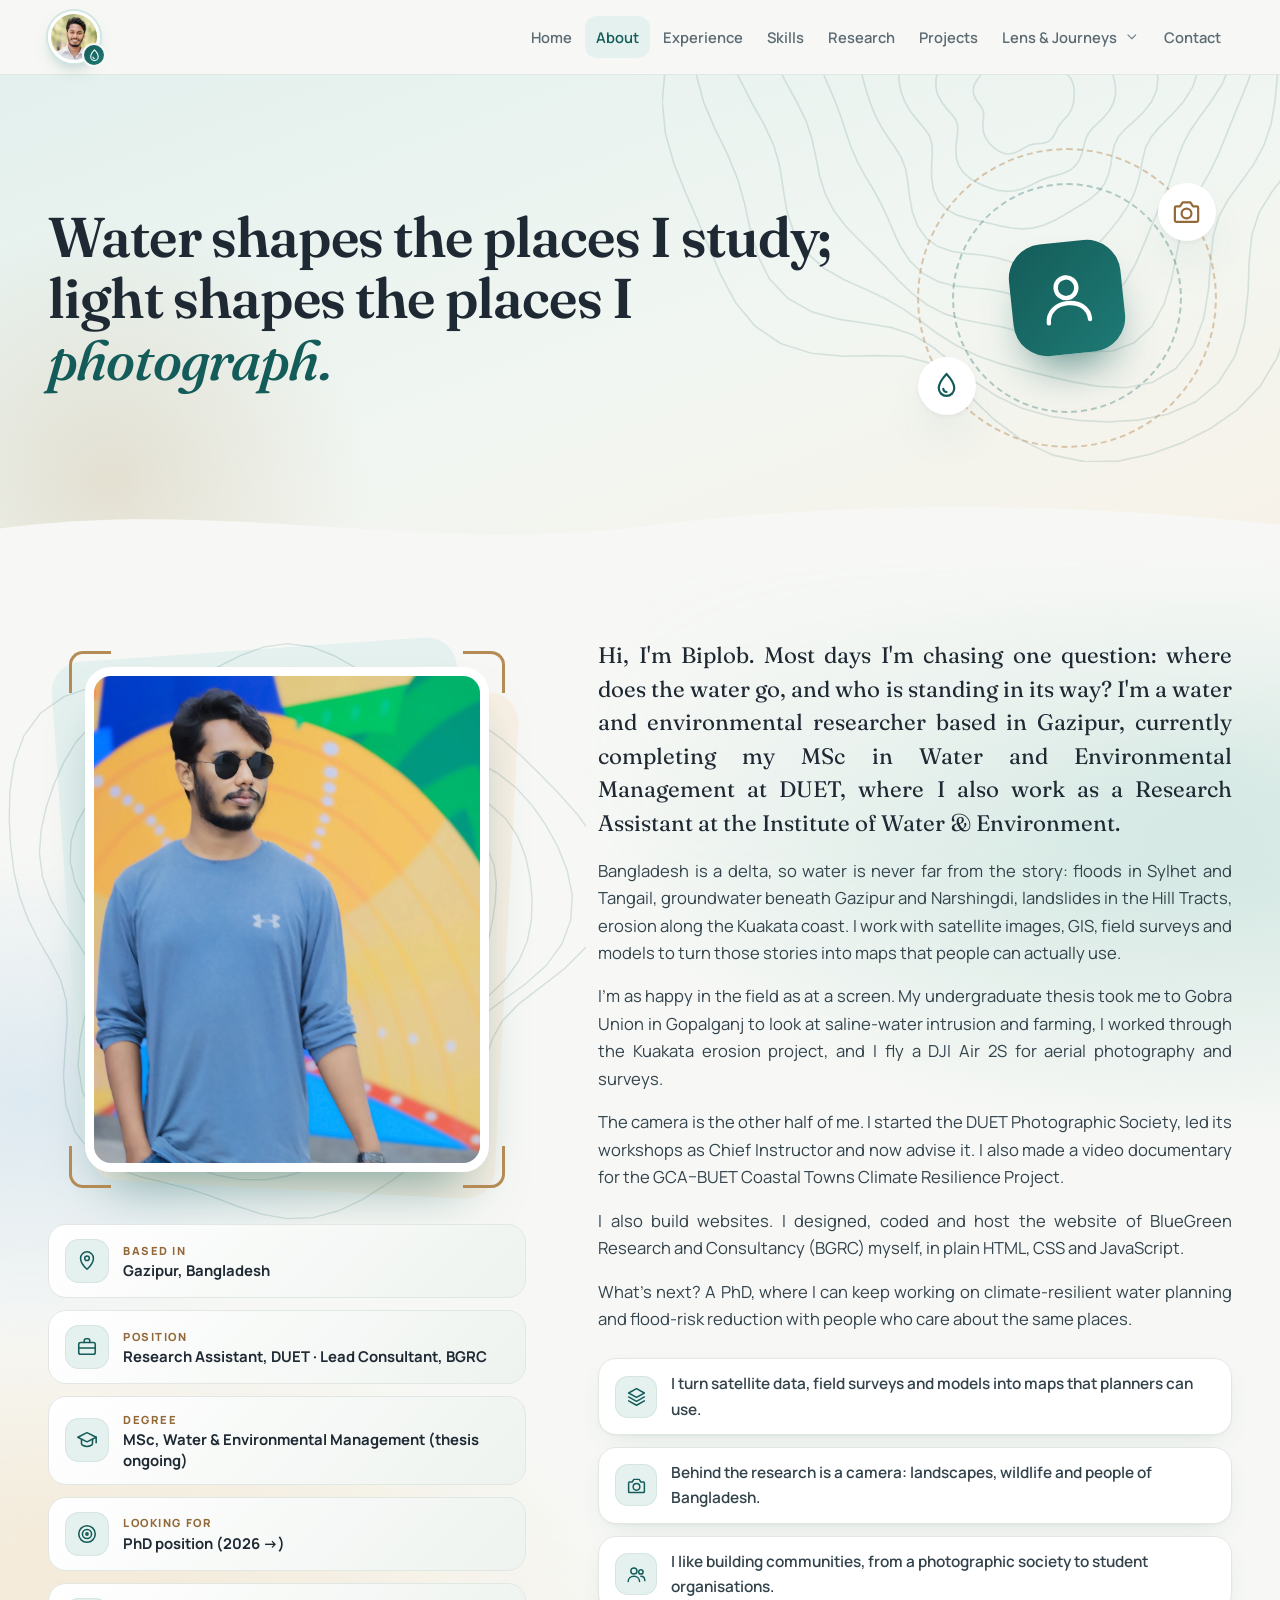
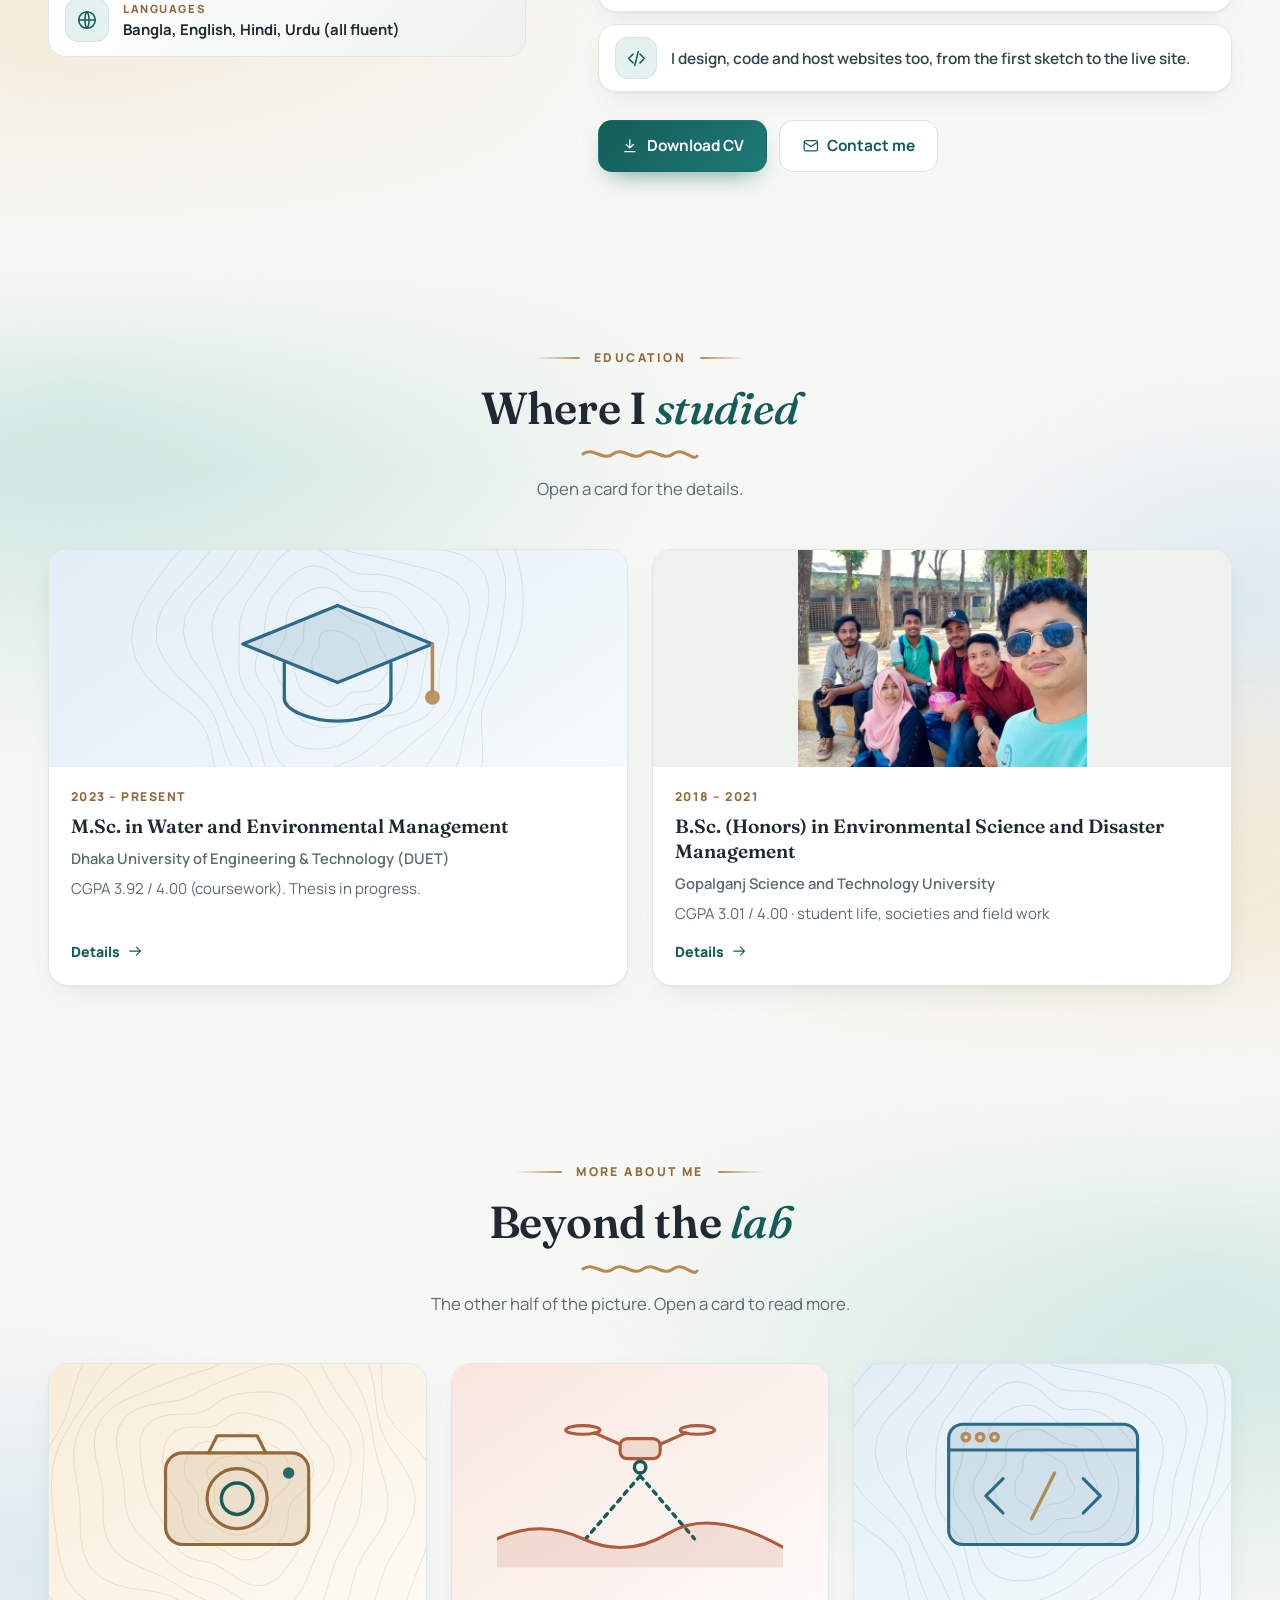
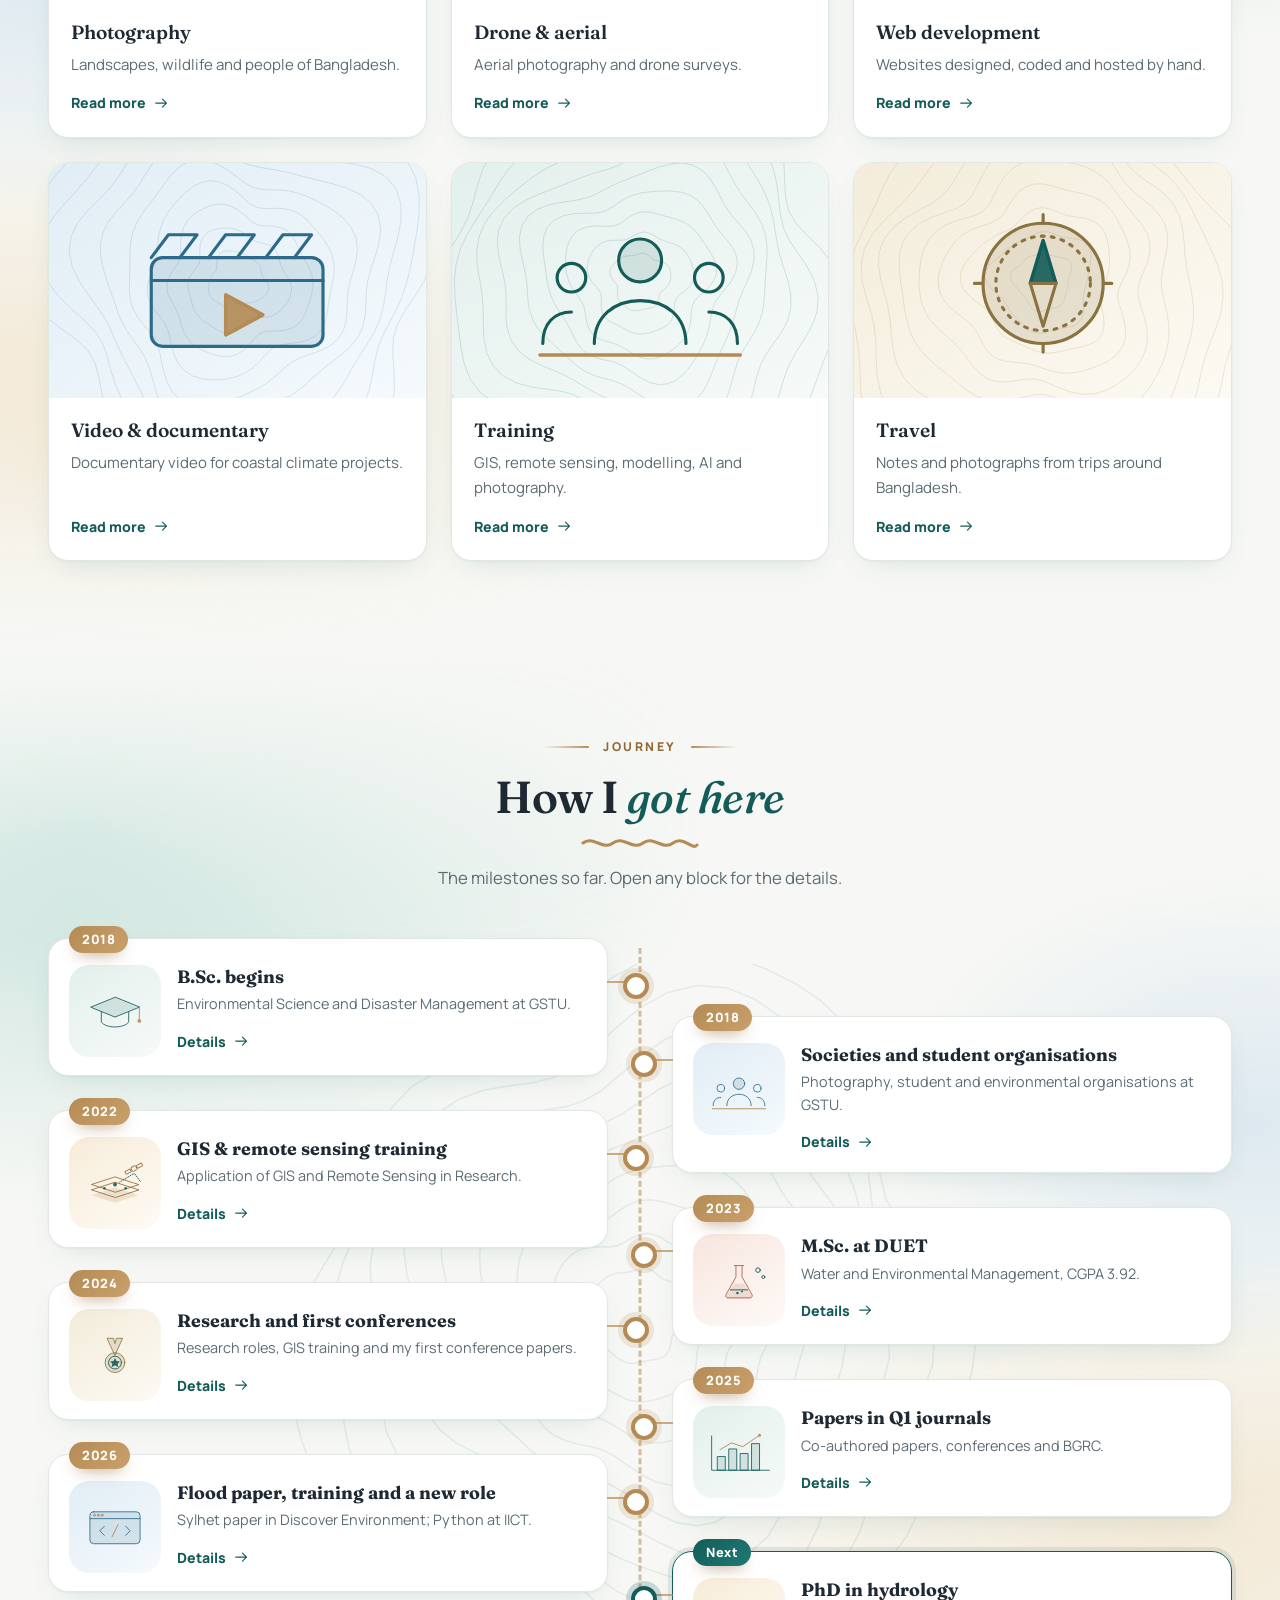
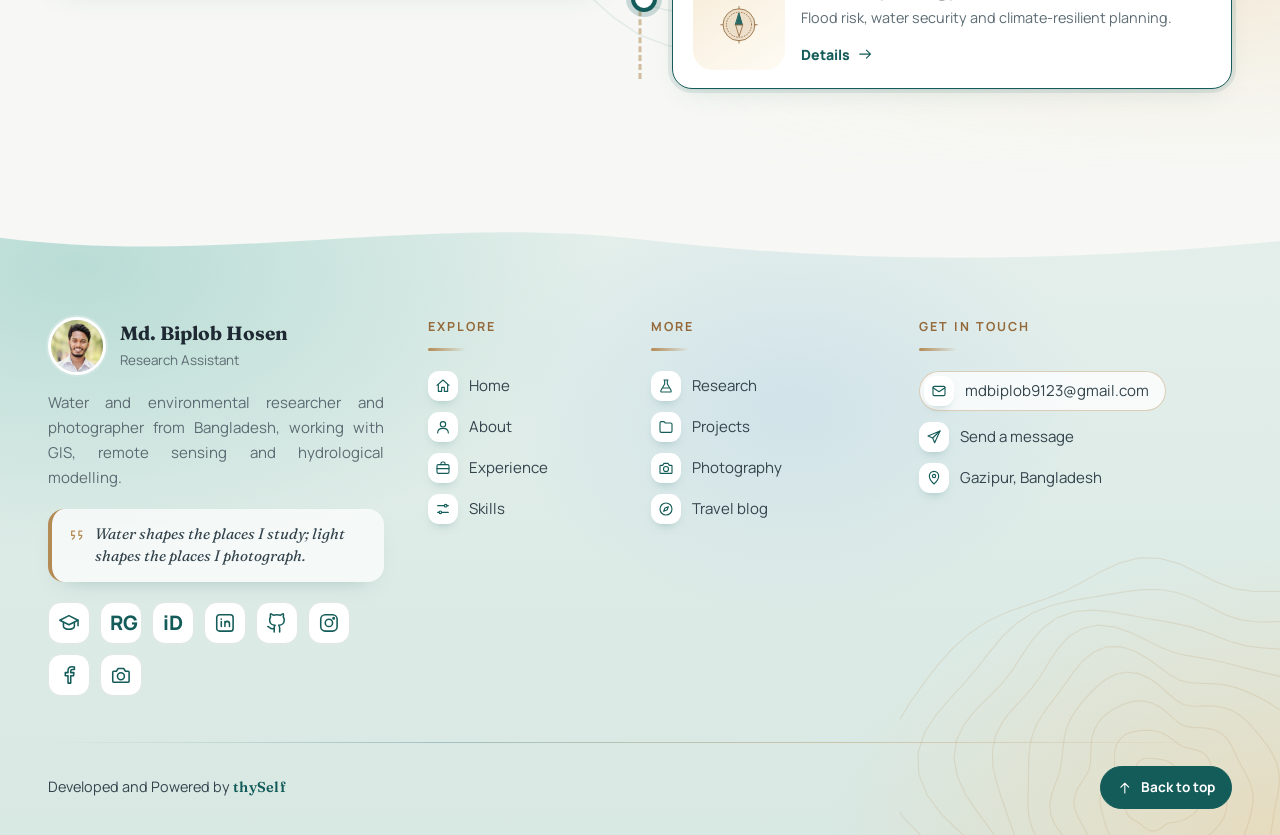
==== commit bf3a84b4: "Add files via upload" ====
--- a/about.html
+++ b/about.html
@@ -37,6 +37,7 @@
 <script src="pages1.js"></script>
 <script src="pages2.js"></script>
 <script src="pages3.js"></script>
+<script src="assets/scenes/manifest.js"></script>
 <script src="backgrounds.js"></script>
 </body>
 </html>
--- a/backgrounds.css
+++ b/backgrounds.css
@@ -1,96 +1,111 @@
-/* Scenic backgrounds share the existing ivory and teal palette. */
+
+/* Soft photographic scenes; native image proportions are preserved. */
 .scenic{position:relative;isolation:isolate}
-body :is(#app,#foot) .scenic::before{
- content:"";position:absolute;inset:0;z-index:0;pointer-events:none;
- background-image:linear-gradient(180deg,rgba(247,248,245,.96),rgba(247,248,245,.76) 48%,rgba(247,248,245,.50)),var(--scene-image);
- background-position:center,bottom right;background-size:cover,cover;background-repeat:no-repeat;
- -webkit-mask-image:none;mask-image:none
-}
-body :is(#app,#foot) section.scenic::after{display:none}
-.scenic>.wrap,.scenic-band>:not(.cont){position:relative;z-index:1}
-body :is(#app,#foot) .scenic-header::before{
- background-image:linear-gradient(90deg,rgba(247,248,245,.98) 0%,rgba(247,248,245,.91) 36%,rgba(247,248,245,.36) 75%,rgba(247,248,245,.12)),var(--scene-image);
- background-position:center,center 60%
-}
-.scenic-header>.cont,.scenic-header .dots,.scenic-header .pg{display:none}
+body :is(#app,#foot) .scenic::before,body #app section.scenic::after{display:none}
+.scene-media{position:absolute;inset:0;z-index:0;overflow:hidden;pointer-events:none;border-radius:inherit}
+.scene-media img{display:block;position:absolute;width:100%;height:auto;max-width:2400px;left:50%;bottom:0;transform:translateX(-50%);object-fit:contain;opacity:.52}
+.scene-media::after{content:"";position:absolute;inset:0;background:linear-gradient(180deg,var(--bg) 0%,#f7f8f5e6 12%,#f7f8f580 45%,#f7f8f530 70%,var(--bg) 100%)}
+.scenic>.wrap,.scenic-panel>:not(.scene-media),.scenic-column>:not(.scene-media),.scenic-band>:not(.scene-media):not(.cont){position:relative;z-index:1}
+.scenic .card{background:#fff}
+.scenic-header,.scenic-home{background:var(--bg)}
+.scenic-header .scene-media img,.scenic-home .scene-media img{height:100%;width:100%;max-width:2400px;object-fit:contain;object-position:right center;opacity:1}
+.scenic-header .scene-media::after,.scenic-home .scene-media::after{background:linear-gradient(0deg,var(--bg),transparent 24%),linear-gradient(90deg,var(--bg) 0%,#f7f8f5f5 32%,#f7f8f580 56%,#f7f8f510 80%,transparent)}
+.scenic-header>.cont,.scenic-header .pg,.scenic-header .dots{display:none}
 .scenic-header .pt{max-width:800px}
-body :is(#app,#foot) .scenic-detail::before{
- background-image:linear-gradient(90deg,rgba(247,248,245,.95),rgba(247,248,245,.87) 65%,rgba(247,248,245,.64)),var(--scene-image);
- background-size:cover,auto min(100%,900px)
-}
-body :is(#app,#foot) .scenic-band::before{
- background-image:linear-gradient(90deg,rgba(247,248,245,.97),rgba(247,248,245,.90) 45%,rgba(247,248,245,.38)),var(--scene-image)
-}
+body #app .hero::before{display:none}
+.scenic-panel{padding:44px 32px;border-radius:30px;border:1px solid #d8e5df;overflow:hidden;background:#f2f5ef}
+.scenic-panel .scene-media img{opacity:.52;bottom:0}
+.scenic-column{padding:28px;border-radius:26px;min-width:0;overflow:hidden;background:#f4f6f0}
+.scenic-column .scene-media img{width:100%;height:100%;object-fit:cover;object-position:center;opacity:.42}
+.scenic-column .scene-media::after{background:linear-gradient(180deg,#f7f8f5eb,#f7f8f590 45%,#f7f8f5c0)}
+.scenic-band{min-height:260px;background:#eef3ec}
 .scenic-band>.cont{display:none}
-body :is(#app,#foot) .scenic-footer::before{
- background-image:linear-gradient(180deg,rgba(234,242,237,.96),rgba(234,242,237,.89) 60%,rgba(234,242,237,.58)),var(--scene-image);
- background-position:center,bottom center
-}
+.scenic-band .scene-media img{width:100%;height:100%;max-width:none;object-fit:contain;object-position:right center;opacity:1}
+.scenic-band .scene-media::after{background:linear-gradient(90deg,#eef3ec 0%,#eef3ecf5 38%,#eef3ec85 56%,transparent 80%)}
+.scenic-band>div:not(.scene-media){max-width:64%}
+.scenic-band .cta{align-self:flex-end}
+.scenic-band h2,.scenic-band h3,.scenic-band p{text-shadow:0 1px 8px #f7f8f5}
+body #foot .scenic-footer{background:#dfeae3}
+.scenic-footer .scene-media img{height:100%;width:100%;max-width:2400px;object-fit:contain;object-position:bottom center;opacity:.8}
+.scenic-footer .scene-media::after{background:linear-gradient(180deg,#eef4ef 0%,#eef4efdc 22%,#eef4efa6 58%,#eef4ef20)}
 .scenic-footer>.cont{display:none}
-.scenic .card{background:#fff}
-.scenic .sh .lead{color:#44565c}
-body[data-page="travel"] .ph.scenic{background:var(--bg)}
-/* The photographer remains on the right with a separate, dark text area. */
-body :is(#app,#foot) .scenic-photo{background:#142925;padding:110px 0 130px;min-height:620px;color:#fff}
-body :is(#app,#foot) .scenic-photo::before{
- background-image:linear-gradient(90deg,rgba(9,27,25,.88),rgba(9,27,25,.63) 40%,rgba(9,27,25,.04) 75%),var(--scene-image);
- background-position:center,center 48%;background-size:cover
-}
+body #app .scenic-photo{background:#132c29;padding:95px 0 120px;min-height:650px;color:white}
+.scenic-photo .scene-media img{height:100%;width:100%;max-width:none;object-fit:contain;object-position:right center;opacity:1;filter:saturate(.92) contrast(1.04)}
+.scenic-photo .scene-media::after{background:linear-gradient(90deg,#102c29 0%,#102c29e0 27%,#102c2980 48%,#102c2910 80%),linear-gradient(0deg,#132c2980,transparent 35%)}
 .scenic-photo .pt{max-width:680px}
 .scenic-photo h1,.scenic-photo h1 em,.scenic-photo .s{color:#fff}
-.scenic-photo h1{font-size:clamp(2.3rem,4.3vw,4.2rem);text-shadow:0 2px 20px #102420}
-.scenic-photo .s{max-width:590px;text-shadow:0 1px 9px #102420}
+.scenic-photo h1{font-size:clamp(2.3rem,4.3vw,4.2rem)}
 .scenic-photo .pg,.scenic-photo>.cont,.scenic-photo .hbadge{display:none}
-.scenic-photo .lensnav a{background:rgba(12,35,31,.75);border-color:rgba(255,255,255,.55);color:#fff}
-.scenic-photo .lensnav a.on{background:#fff;color:#145c59}
-.scenic-photo .rstats>span{background:rgba(12,35,31,.8);border:1px solid rgba(255,255,255,.4);color:#fff}
-.scenic-photo .rstats .ic{color:#e9ca95}
-.scenic-photo .rstats b{color:#fff}
-@media(min-width:1800px){
- .scenic-header{padding-top:105px;padding-bottom:125px}
- body :is(#app,#foot) .scenic-photo{min-height:720px}
-}
+.scenic-photo .s{max-width:590px}
+.photo-themes{display:flex;flex-wrap:wrap;gap:12px;margin-top:24px}
+.photo-themes span{display:inline-flex;align-items:center;gap:9px;padding:12px 16px;border:1px solid #ffffff50;border-radius:28px;background:#173c37b0;color:white}
+body .thesis{display:grid;grid-template-columns:minmax(0,1fr) minmax(220px,310px);align-items:center;gap:32px}
+.thesis-copy{min-width:0}
+.thesis-map{margin:0;text-align:center}
+.thesis-map button{display:block;width:100%;padding:12px;background:white;border:1px solid #dbe6df;border-radius:18px;cursor:zoom-in}
+.thesis-map img{display:block;width:100%;height:330px;object-fit:contain}
+.thesis-map figcaption{font-size:.72rem;color:var(--mute);margin-top:8px}
+.thesis-map a{text-decoration:underline}
+.visual-figure figcaption:empty{display:none}
+.conference-photo{margin:-24px -24px 22px;height:300px;aspect-ratio:auto;background:linear-gradient(120deg,#e5efe9,#f4efdf)}
+.conference-photo img{display:block;width:100%;height:100%;object-fit:contain;object-position:center}
+.aw>img,.mosaic .mi img,.imgs img,.shots img{object-fit:contain;background:#eef2ed}
+.mh>img{object-fit:contain}
+body .f .fplane{height:auto;aspect-ratio:auto;margin-bottom:24px}
+body .f .fplane img{position:static;display:block;width:100%;height:auto;object-fit:contain;border-radius:16px}
+#gal{column-gap:30px;padding:24px 16px}
+#gal .gi{aspect-ratio:auto!important;margin-bottom:34px;transform:rotate(-1.3deg);border:7px solid white;box-shadow:0 12px 24px #18372f24;border-radius:8px}
+#gal .gi img{width:100%;height:auto;object-fit:contain;display:block}
+#gal .gi:nth-child(3n){transform:rotate(1.4deg);margin-top:18px}
+#gal .gi:nth-child(3n+2){transform:rotate(.6deg)}
+#gal .gi:hover,#gal .gi:focus-visible{transform:rotate(0);z-index:2}
+#gal .gi:hover img{transform:none}
+@media(min-width:2200px){.scene-media img{max-width:2172px}}
+@media(max-width:1000px){body .thesis{grid-template-columns:1fr}.thesis-map{max-width:380px;width:100%;margin:auto}.scenic-band>div:not(.scene-media){max-width:100%}}
 @media(max-width:760px){
- body :is(#app,#foot) .scenic-header::before{
-  background-image:linear-gradient(90deg,rgba(247,248,245,.95),rgba(247,248,245,.83) 58%,rgba(247,248,245,.64)),var(--scene-image);
-  background-position:center,72% center
- }
- body :is(#app,#foot) .scenic-section::before{
-  background-image:linear-gradient(180deg,rgba(247,248,245,.95),rgba(247,248,245,.86) 60%,rgba(247,248,245,.68)),var(--scene-image);
-  background-size:cover,auto 700px
- }
- body :is(#app,#foot) .scenic-band::before,body :is(#app,#foot) .scenic-detail::before{
-  background-image:linear-gradient(rgba(247,248,245,.93),rgba(247,248,245,.83)),var(--scene-image)
- }
- body :is(#app,#foot) .scenic-photo{min-height:760px;padding:56px 0 310px}
- body :is(#app,#foot) .scenic-photo::before{
-  background-image:linear-gradient(180deg,rgba(9,27,25,.91),rgba(9,27,25,.78) 37%,rgba(9,27,25,.10) 70%),var(--scene-image);
-  background-position:center,100% bottom;background-size:cover,auto 100%
- }
+ .scenic-header .scene-media img,.scenic-home .scene-media img{object-position:center bottom;opacity:.75}
+ .scenic-header .scene-media::after,.scenic-home .scene-media::after{background:linear-gradient(180deg,#f7f8f5f2,#f7f8f5d0 45%,#f7f8f560 75%,var(--bg))}
+ .scenic-panel{padding:28px 16px;width:calc(100% - 32px)}
+ .scenic-column{padding:22px 14px}
+ .scenic-band{padding-bottom:170px;min-height:360px}
+ .scenic-band .scene-media img{height:180px;width:100%;bottom:0;object-position:center}
+ .scenic-band .scene-media::after{background:linear-gradient(180deg,#eef3ec,#eef3ecee 45%,#eef3ec00 80%)}
+ body #app .scenic-photo{padding:50px 0 350px;min-height:780px}
  .scenic-photo .pt{max-width:100%}
+ .scenic-photo .scene-media img{height:auto;width:100%;bottom:0;object-fit:contain;filter:saturate(.92)}
+ .scenic-photo .scene-media::after{background:linear-gradient(180deg,#132c29 0%,#132c29 48%,#132c2960 66%,transparent 82%)}
  .scenic-photo h1{font-size:2.45rem}
  .scenic-photo .s{font-size:1rem;line-height:1.75}
- .scenic-photo .lensnav{margin-bottom:22px}
- .scenic-photo .rstats{gap:8px}
- .scenic-photo .rstats>span{font-size:.78rem;padding:9px 12px}
+ .photo-themes{gap:8px}.photo-themes span{font-size:.8rem;padding:9px 12px}
+ .conference-photo{height:280px}
+ #gal{padding:18px 8px;column-gap:18px}
+ #gal .gi{border-width:5px;margin-bottom:24px}
 }
-@media(prefers-reduced-motion:reduce){.scenic{scroll-behavior:auto}}
 
-body #app .scenic-section::before,body #app .scenic-detail::before{mask-image:linear-gradient(transparent,#000 110px,#000 calc(100% - 130px),transparent);-webkit-mask-image:linear-gradient(transparent,#000 110px,#000 calc(100% - 130px),transparent)}
-body #app .scenic-header::before,body #app .hero::before{mask-image:linear-gradient(#000 65%,transparent);-webkit-mask-image:linear-gradient(#000 65%,transparent)}
-body #app .scenic-header,body #app .hero{background:var(--bg)}
-body #app .scenic-panel{padding:44px 32px;border-radius:32px;border:1px solid #dbe7e2;overflow:hidden}
-body #app .scenic-panel::before,body #app .scenic-column::before{background-image:linear-gradient(110deg,#f7f8f5ec,#f7f8f5a8),var(--scene-image);background-size:cover;background-position:center;border-radius:inherit;mask-image:linear-gradient(transparent,#000 80px,#000 calc(100% - 80px),transparent)}
-body #app .scenic-column{padding:28px;border-radius:26px;min-width:0}
-.scenic-panel>*,.scenic-column>*{position:relative;z-index:1}
-body #foot .footer-refined{background:linear-gradient(135deg,#e4efea,#f6f3e8 55%,#d1e5df);border-top:1px solid #ceded6}
-body #foot .footer-refined::before{background:repeating-radial-gradient(ellipse at 100% 110%,transparent 0 34px,#145c5910 35px 36px,transparent 37px 62px)}
-.footer-refined .cont{opacity:.08}
-.f .fplane{height:240px}
-.f .fplane img{object-position:center 85%}
-#gal{column-gap:32px;padding:24px 16px}
-#gal .gi{margin-bottom:36px;transform:rotate(-1.5deg);border:8px solid white;box-shadow:0 12px 24px #18372f24;border-radius:8px}
-#gal .gi:nth-child(3n){transform:rotate(1.6deg);margin-top:20px}
-#gal .gi:nth-child(3n+2){transform:rotate(.8deg)}
-#gal .gi:hover,#gal .gi:focus-visible{transform:rotate(0) scale(1.02);z-index:2}
-@media(max-width:760px){body #app .scenic-panel{padding:28px 16px;width:calc(100% - 32px)}body #app .scenic-column{padding:20px 12px}.f .fplane{height:180px}#gal{column-gap:18px;padding:16px 8px}#gal .gi{border-width:5px;margin-bottom:24px}}
+body :is(#app,#foot) .scenic>.scene-media{position:absolute;inset:0;z-index:0}
+.scenic-section .scene-media img{mask-image:linear-gradient(transparent,#000 18%,#000 80%,transparent);-webkit-mask-image:linear-gradient(transparent,#000 18%,#000 80%,transparent)}
+.scenic-footer .scene-media img{mask-image:linear-gradient(transparent,#000 24%);-webkit-mask-image:linear-gradient(transparent,#000 24%)}
+
+/* Final focal-point review: soften the actual image edges, including ultrawide letterboxing. */
+.scenic-header .scene-media img,.scenic-home .scene-media img{
+ width:auto;height:auto;max-width:min(100%,2172px);max-height:100%;
+ top:50%;bottom:auto;left:50%;transform:translate(-50%,-50%);
+ mask-image:linear-gradient(90deg,transparent,#000 12%,#000 88%,transparent),linear-gradient(180deg,transparent,#000 10%,#000 82%,transparent);
+ mask-composite:intersect;
+ -webkit-mask-image:linear-gradient(90deg,transparent,#000 12%,#000 88%,transparent),linear-gradient(180deg,transparent,#000 10%,#000 82%,transparent);
+ -webkit-mask-composite:source-in;
+}
+.band.scenic-band{flex-direction:column;align-items:flex-start;justify-content:center;gap:20px;padding-right:38%;min-height:300px}
+.band.scenic-band>div:not(.scene-media){max-width:100%}
+.scenic-band .scene-media img{mask-image:linear-gradient(180deg,transparent,#000 12%,#000 88%,transparent);-webkit-mask-image:linear-gradient(180deg,transparent,#000 12%,#000 88%,transparent)}
+.thumb img,.figure img,.visual-tile>img{object-fit:contain}
+@media(max-width:760px){
+ .band.scenic-band{padding-right:24px;padding-bottom:180px}
+ .scenic-footer .scene-media img{height:100%;width:100%;max-width:none;object-fit:cover;opacity:.68}
+ .scenic-footer .scene-media::after{background:linear-gradient(180deg,#eef4effa,#eef4efc8 45%,#eef4efb8 75%,#eef4ef60)}
+ .scenic-header .scene-media img,.scenic-home .scene-media img{top:auto;bottom:0;transform:translateX(-50%)}
+}
+/* Fade the actual panorama bounds, including on ultrawide displays. */
+@media(min-width:761px){
+ .scenic-footer .scene-media img{height:auto;width:100%;max-width:2172px;top:auto;bottom:0;mask-image:linear-gradient(transparent,#000 26%),linear-gradient(90deg,transparent,#000 8%,#000 92%,transparent);mask-composite:intersect;-webkit-mask-image:linear-gradient(transparent,#000 26%),linear-gradient(90deg,transparent,#000 8%,#000 92%,transparent);-webkit-mask-composite:source-in}
+}
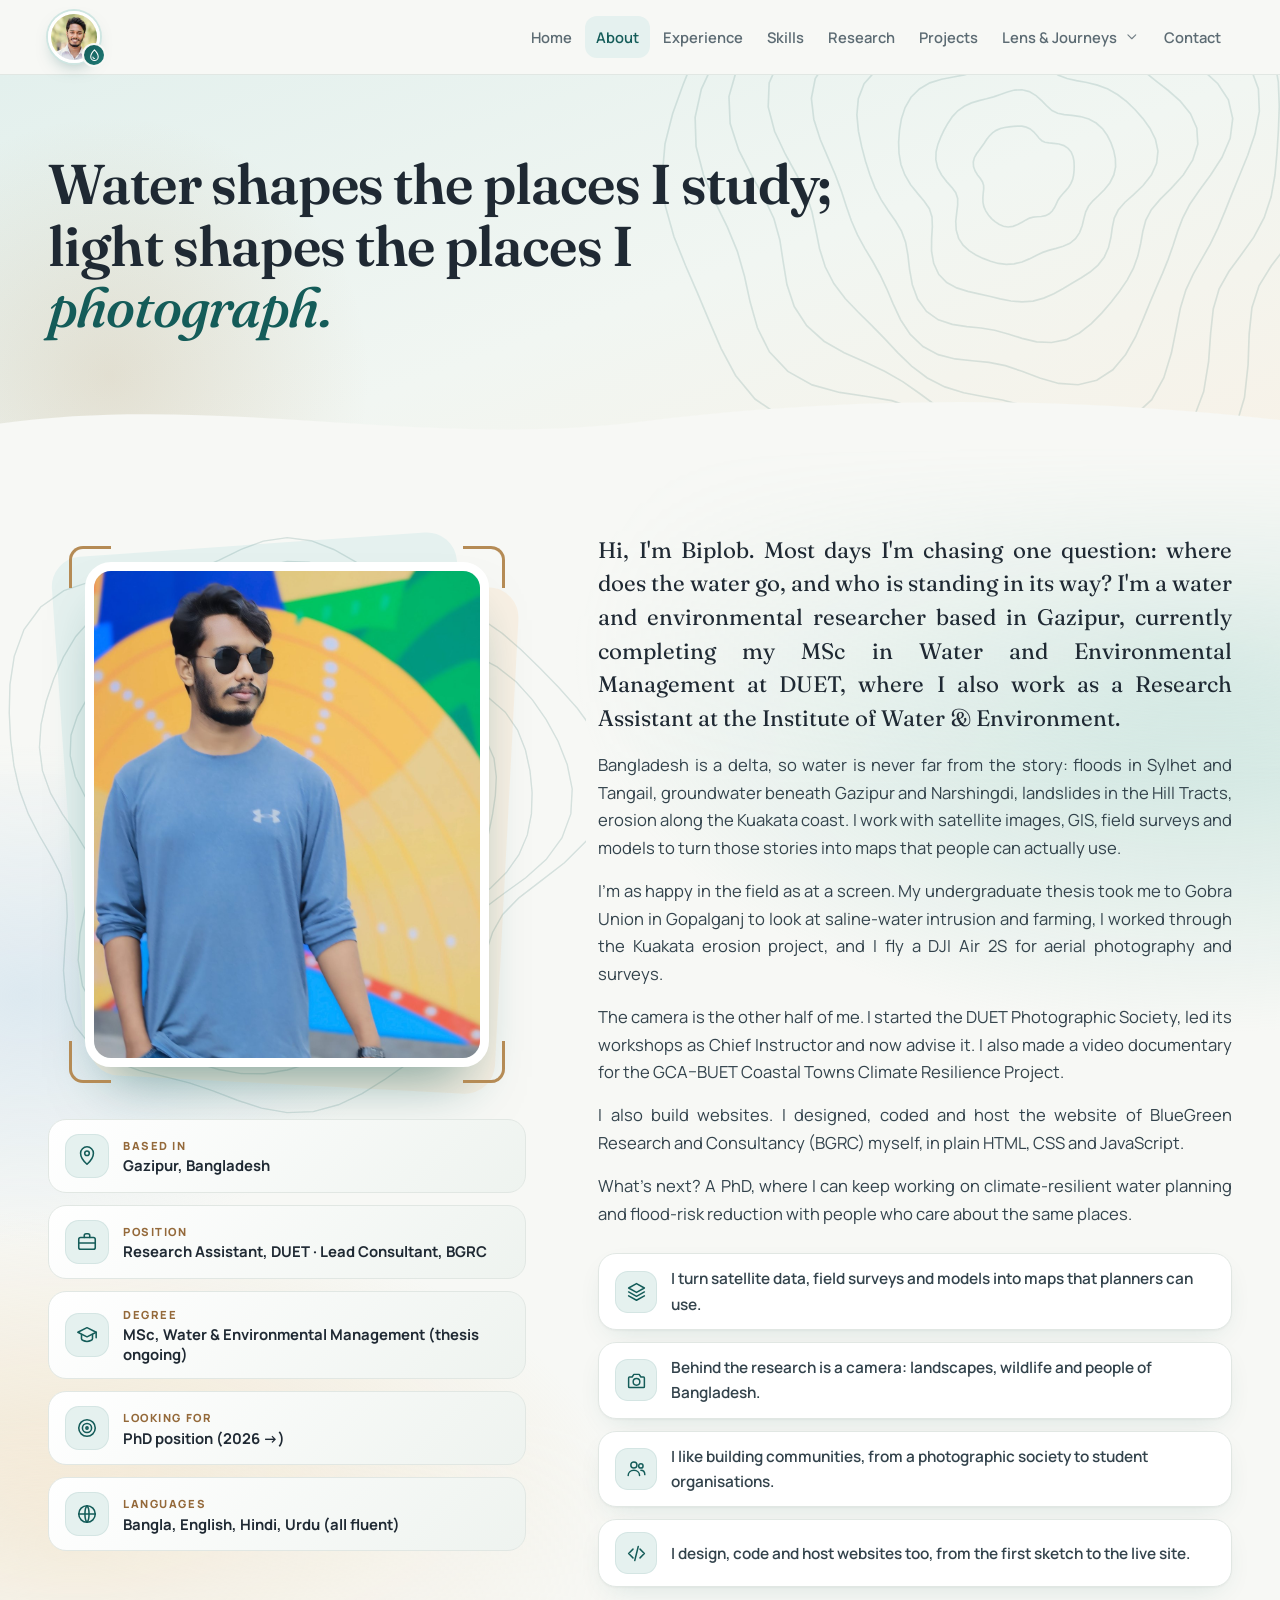
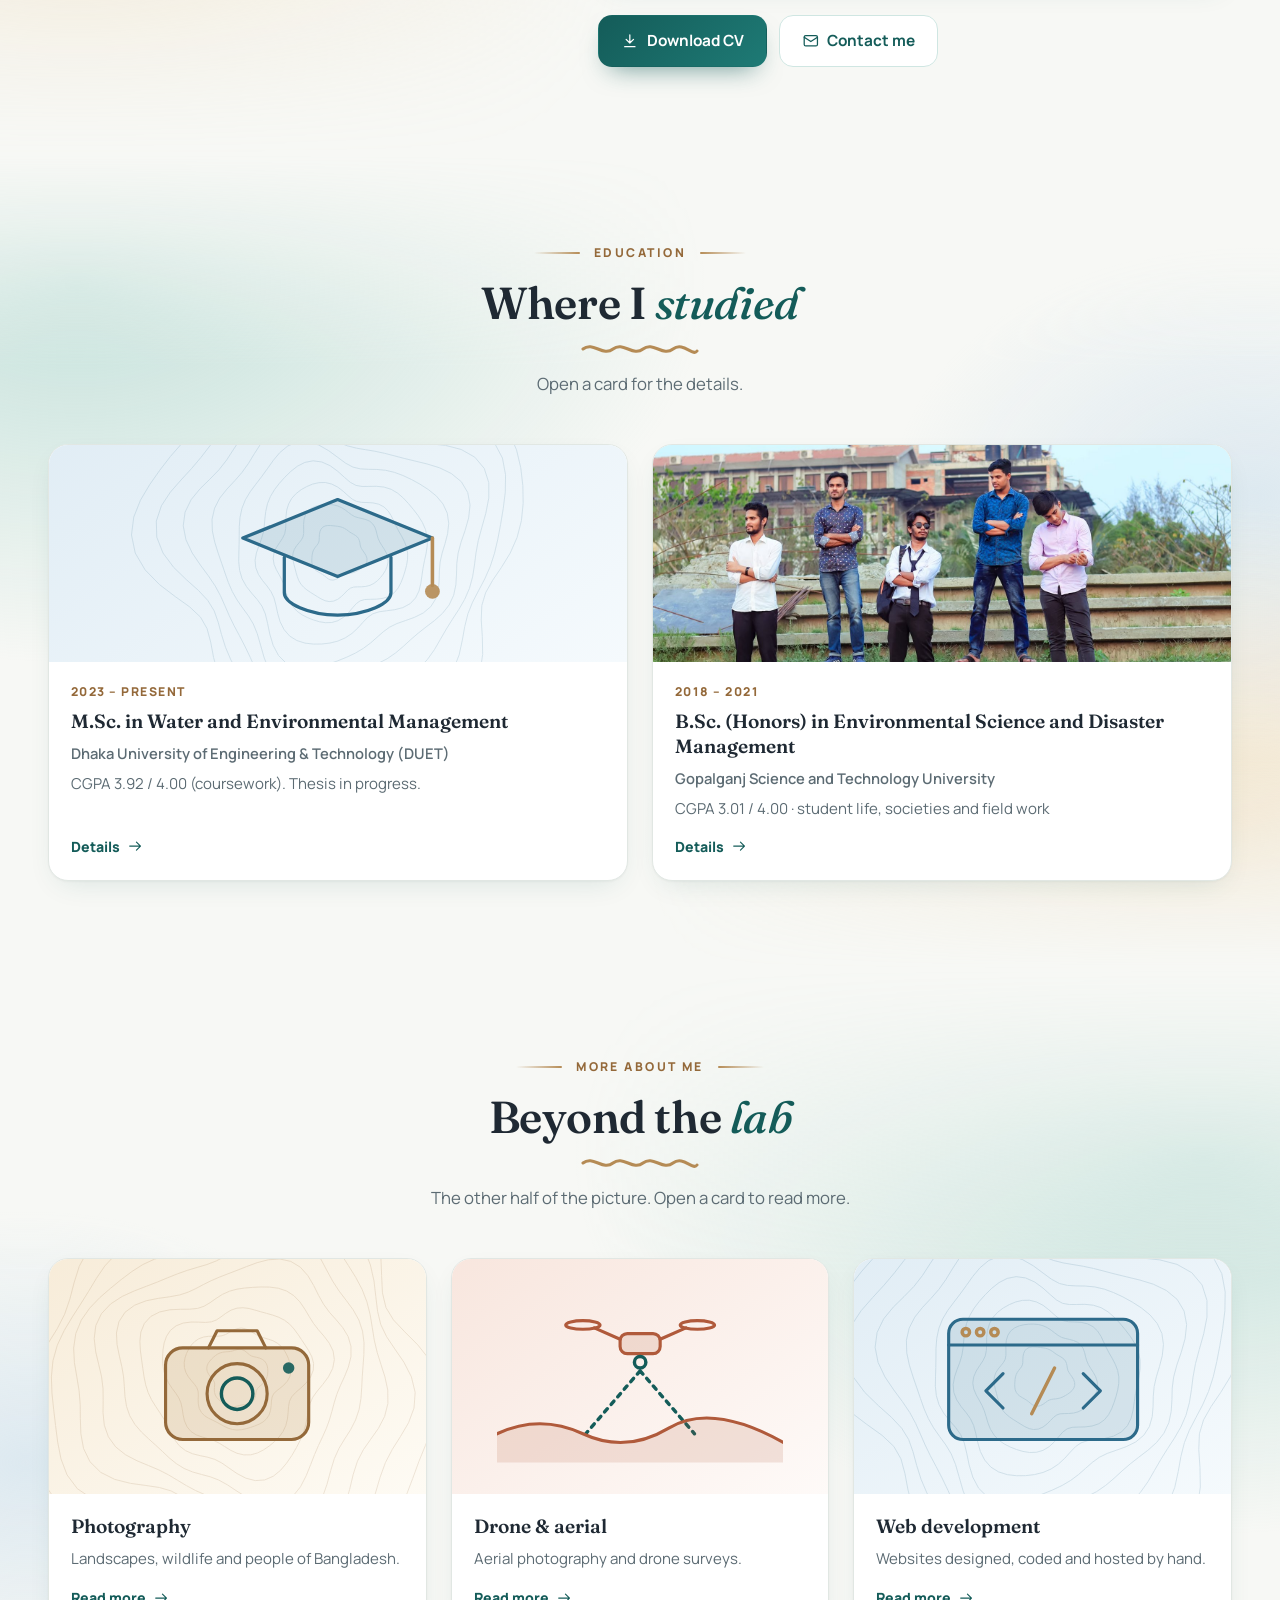
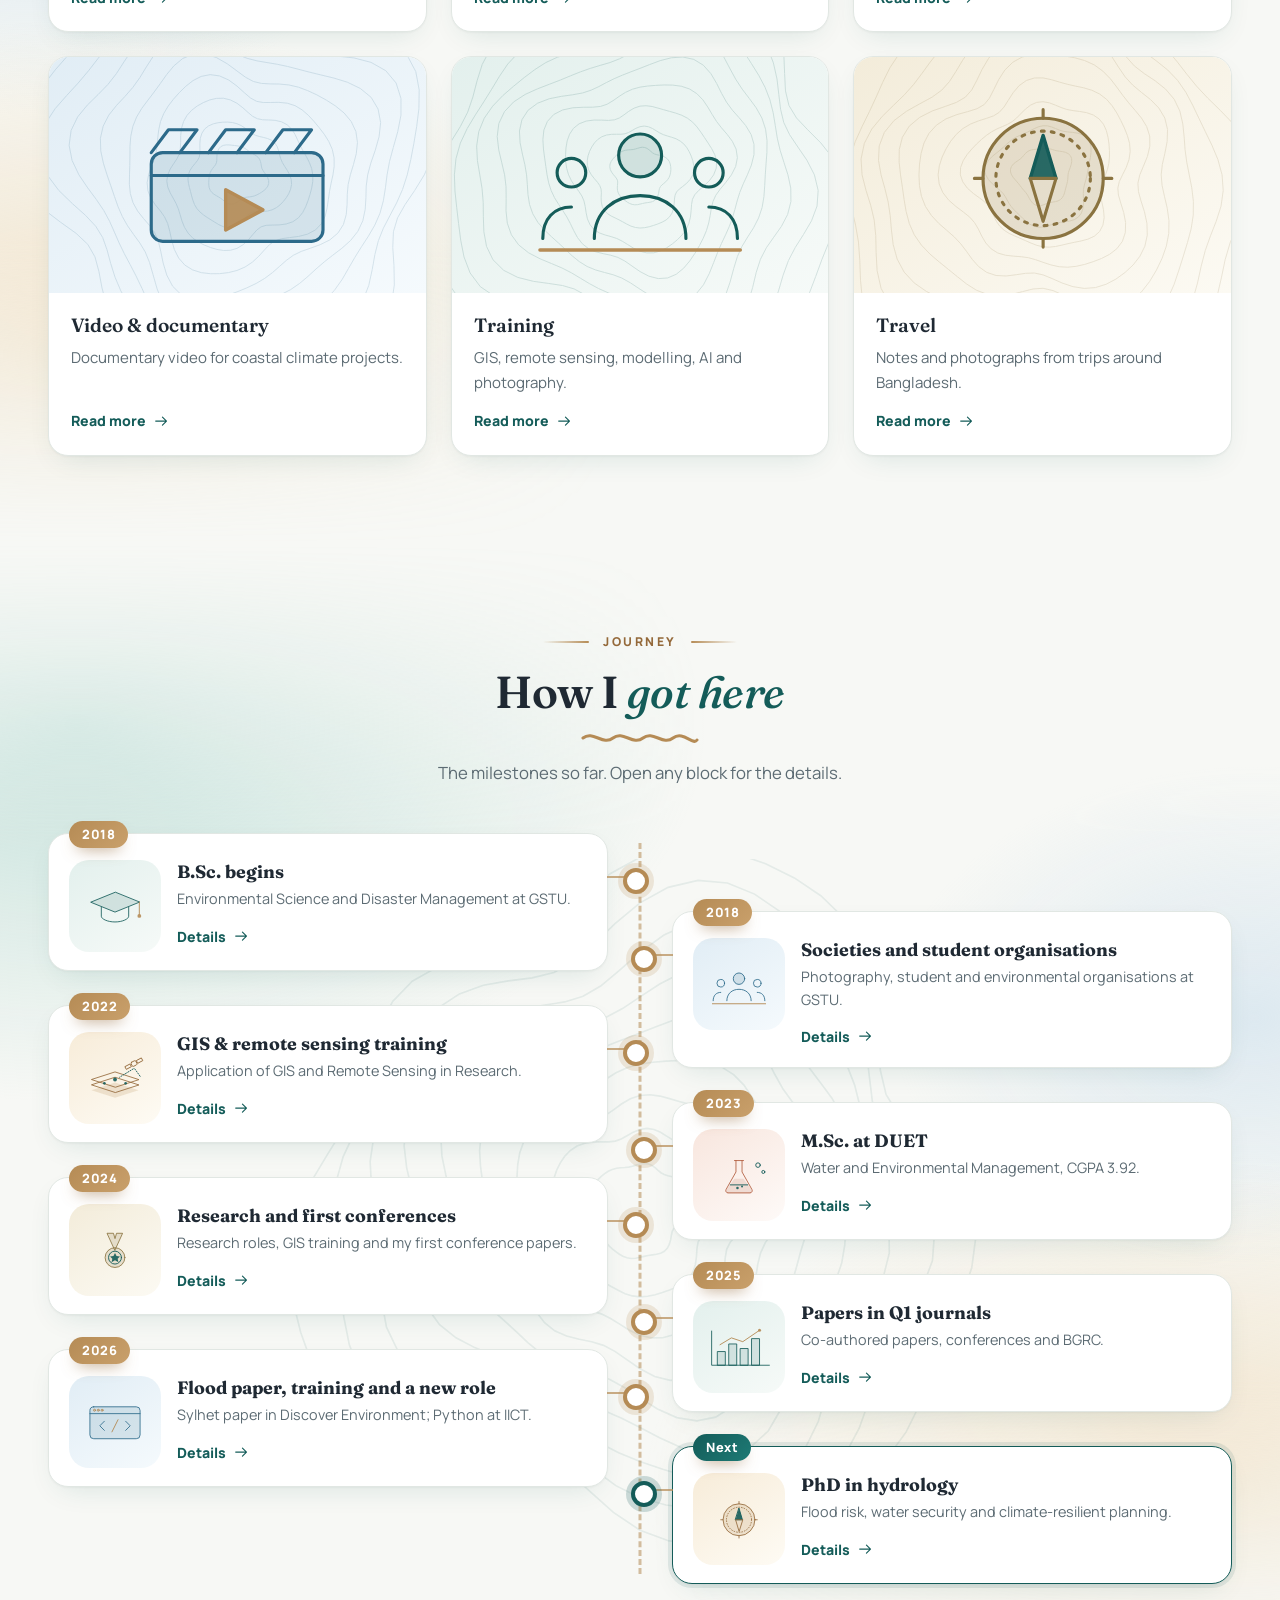
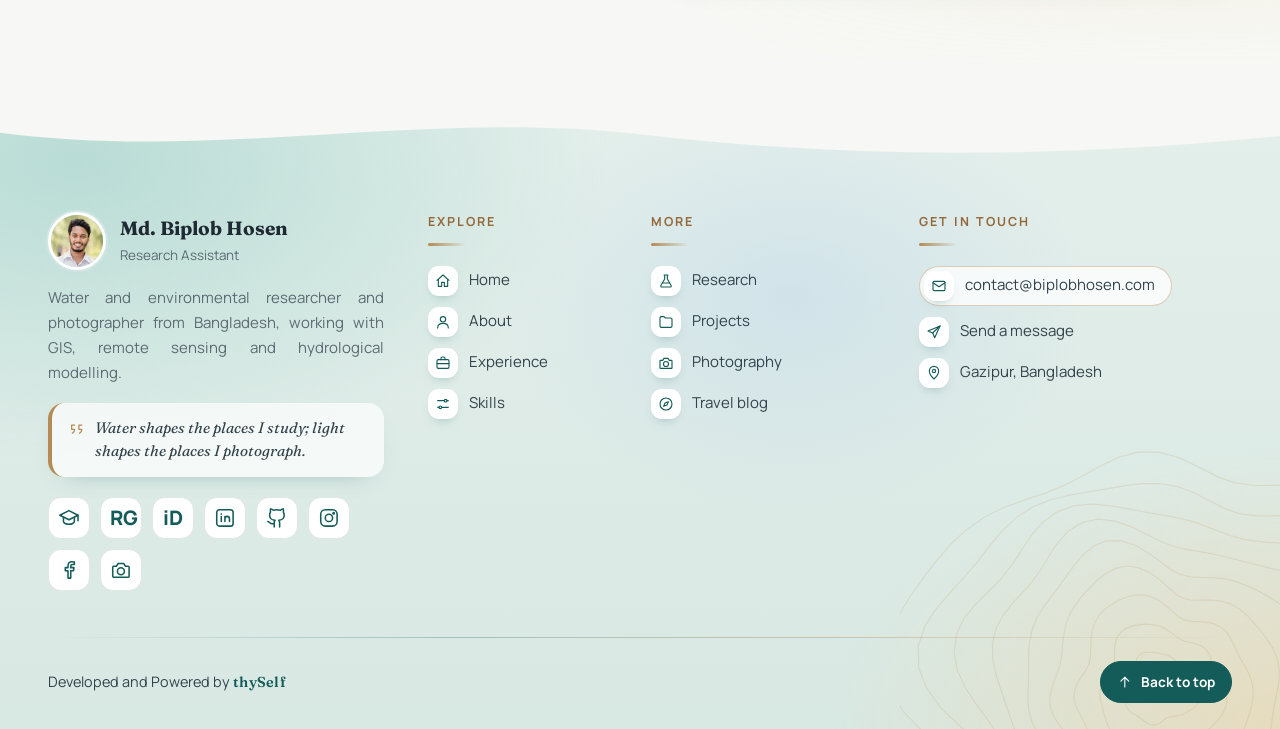
==== commit 6c372744: "Add files via upload" ====
--- a/about.html
+++ b/about.html
@@ -1,43 +1,45 @@
-<!DOCTYPE html>
-<html lang="en">
-<head>
-<meta charset="utf-8">
-<meta name="viewport" content="width=device-width,initial-scale=1">
-<title>About — Md. Biplob Hosen</title>
-<meta name="description" content="The story, education and journey of Md. Biplob Hosen, water and environmental researcher and photographer from Bangladesh.">
-<meta property="og:type" content="website">
-<meta property="og:title" content="About — Md. Biplob Hosen">
-<meta property="og:description" content="The story, education and journey of Md. Biplob Hosen, water and environmental researcher and photographer from Bangladesh.">
-<meta property="og:image" content="https://mbiplobhosen.github.io/selfPortfolio/photos/og.jpg">
-<meta property="og:url" content="https://mbiplobhosen.github.io/selfPortfolio/about.html">
-<meta name="twitter:card" content="summary_large_image">
-<meta name="theme-color" content="#F7F8F5">
-<link rel="icon" type="image/png" sizes="64x64" href="favicon.png">
-<link rel="icon" type="image/png" sizes="32x32" href="favicon-32.png">
-<link rel="shortcut icon" href="favicon.ico">
-<link rel="apple-touch-icon" href="apple-touch-icon.png">
-<link rel="preconnect" href="https://fonts.googleapis.com">
-<link rel="preconnect" href="https://fonts.gstatic.com" crossorigin>
-<link href="https://fonts.googleapis.com/css2?family=Fraunces:ital,opsz,wght@0,9..144,500;0,9..144,600;1,9..144,500&family=Manrope:wght@400;500;600;700;800&family=Noto+Serif+Bengali:wght@400;600&display=swap" rel="stylesheet">
-<link rel="stylesheet" href="style.css">
-<link rel="stylesheet" href="upgrade.css">
-<link rel="stylesheet" href="backgrounds.css">
-<script type="application/ld+json">{"@context": "https://schema.org", "@type": "Person", "name": "Md. Biplob Hosen", "jobTitle": "Research Assistant", "email": "mailto:mdbiplob9123@gmail.com", "url": "https://mbiplobhosen.github.io/selfPortfolio/", "address": {"@type": "PostalAddress", "addressLocality": "Gazipur", "addressCountry": "BD"}, "affiliation": {"@type": "CollegeOrUniversity", "name": "Dhaka University of Engineering & Technology"}, "knowsAbout": ["Hydrology", "GIS", "Remote sensing", "Flood risk", "Groundwater", "Web development"], "sameAs": ["https://scholar.google.com/citations?user=9BasENkAAAAJ", "https://orcid.org/0009-0002-4502-288X", "https://www.researchgate.net/profile/Md-Biplob-Hosen-3"]}</script>
-</head>
-<body data-page="about">
-<div id="nav"></div>
-<a class="skip-link" href="#app">Skip to content</a>
-<main id="app" tabindex="-1"></main>
-<div id="foot"></div>
-<noscript><p style="padding:40px;text-align:center">Please enable JavaScript to view this site.</p></noscript>
-<script src="content.js"></script>
-<script src="visuals.js"></script>
-<script src="art.js"></script>
-<script src="app.js"></script>
-<script src="pages1.js"></script>
-<script src="pages2.js"></script>
-<script src="pages3.js"></script>
-<script src="assets/scenes/manifest.js"></script>
-<script src="backgrounds.js"></script>
-</body>
-</html>
+<!DOCTYPE html>
+<html lang="en">
+<head>
+<meta charset="utf-8">
+<meta name="viewport" content="width=device-width,initial-scale=1">
+<title>About — Md. Biplob Hosen</title>
+<meta name="description" content="The story, education and journey of Md. Biplob Hosen, water and environmental researcher and photographer from Bangladesh.">
+<meta property="og:type" content="website">
+<meta property="og:title" content="About — Md. Biplob Hosen">
+<meta property="og:description" content="The story, education and journey of Md. Biplob Hosen, water and environmental researcher and photographer from Bangladesh.">
+<meta property="og:image" content="https://biplobhosen.com/photos/og.jpg">
+<meta property="og:url" content="https://biplobhosen.com/about">
+<link rel="canonical" href="https://biplobhosen.com/about">
+<meta name="twitter:card" content="summary_large_image">
+<meta name="theme-color" content="#F7F8F5">
+<link rel="icon" type="image/png" sizes="64x64" href="favicon.png">
+<link rel="icon" type="image/png" sizes="32x32" href="favicon-32.png">
+<link rel="shortcut icon" href="favicon.ico">
+<link rel="apple-touch-icon" href="apple-touch-icon.png">
+<link rel="preconnect" href="https://fonts.googleapis.com">
+<link rel="preconnect" href="https://fonts.gstatic.com" crossorigin>
+<link href="https://fonts.googleapis.com/css2?family=Fraunces:ital,opsz,wght@0,9..144,500;0,9..144,600;1,9..144,500&family=Manrope:wght@400;500;600;700;800&family=Noto+Serif+Bengali:wght@400;600&display=swap" rel="stylesheet">
+<link rel="stylesheet" href="style.css?v=18">
+<link rel="stylesheet" href="upgrade.css?v=18">
+<link rel="stylesheet" href="backgrounds.css?v=18">
+<script type="application/ld+json">{"@context": "https://schema.org", "@type": "Person", "name": "Md. Biplob Hosen", "jobTitle": "Research Assistant", "email": "mailto:contact@biplobhosen.com", "url": "https://biplobhosen.com/", "address": {"@type": "PostalAddress", "addressLocality": "Gazipur", "addressCountry": "BD"}, "affiliation": {"@type": "CollegeOrUniversity", "name": "Dhaka University of Engineering & Technology"}, "knowsAbout": ["Hydrology", "GIS", "Remote sensing", "Flood risk", "Groundwater", "Web development"], "sameAs": ["https://scholar.google.com/citations?user=9BasENkAAAAJ", "https://orcid.org/0009-0002-4502-288X", "https://www.researchgate.net/profile/Md-Biplob-Hosen-3"]}</script>
+</head>
+<body data-page="about">
+<div id="nav"></div>
+<a class="skip-link" href="#app">Skip to content</a>
+<main id="app" tabindex="-1"></main>
+<div id="foot"></div>
+<noscript><p style="padding:40px;text-align:center">Please enable JavaScript to view this site.</p></noscript>
+<script src="content.js?v=18"></script>
+<script src="visuals.js?v=18"></script>
+<script src="art.js?v=18"></script>
+<script src="app.js?v=18"></script>
+<script src="pages1.js?v=18"></script>
+<script src="pages2.js?v=18"></script>
+<script src="pages3.js?v=18"></script>
+<script src="assets/scenes/manifest.js?v=18"></script>
+<script src="backgrounds.js?v=18"></script>
+<script src="links.js?v=18"></script>
+</body>
+</html>
--- a/upgrade.css
+++ b/upgrade.css
@@ -1,68 +1,70 @@
-/* Visual refresh */
-.skip-link{position:fixed;left:16px;top:-80px;z-index:1000;padding:12px 20px;background:var(--teal);color:white;border-radius:10px}
-.skip-link:focus{top:12px}
-body{animation:none}
-body.pg-out{opacity:1}
-.rv{opacity:1;transform:none}
-.rv.in{animation:visual-reveal .45s ease both}
-@keyframes visual-reveal{from{transform:translateY(10px)}to{transform:translateY(0)}}
-.visual-tile{padding:0;background:#f8f7f2}
-.visual-tile>img,.aw>img{width:100%;height:100%;object-fit:cover;display:block}
-.visual-tile>img{transition:transform .55s ease}
-.card:hover .visual-tile>img{transform:scale(1.035)}
-.arttile.visual-tile::before,.arttile.visual-tile::after{display:none}
-.hero{background:#f4f6ef}
-.hero::before{content:"";position:absolute;inset:0;background:linear-gradient(90deg,rgba(247,248,245,.98) 0%,rgba(247,248,245,.92) 38%,rgba(247,248,245,.35) 100%),url('assets/visuals/home-river-hero.webp') center/cover;pointer-events:none}
-.hero .blob,.hero>.cont{opacity:.12}
-.hero .arch{box-shadow:0 28px 70px -28px rgba(20,92,89,.5)}
-.hero .float{animation:none}
-.hero .wave{animation:river-wave 8s ease-in-out 1}
-@keyframes river-wave{50%{transform:translateY(8px)}}
-.visual-figure{margin:28px 0 36px}
-.visual-zoom{display:block;position:relative;width:100%;background:#f7f8f5;border:1px solid var(--line);border-radius:20px;overflow:hidden;cursor:zoom-in}
-.visual-zoom img{display:block;width:100%;height:auto}
-.zoom-label{display:flex;align-items:center;justify-content:center;gap:8px;padding:12px 16px;background:#fff;color:var(--teal);font-size:.86rem;font-weight:700;border-top:1px solid var(--line)}
-.visual-figure figcaption,.visual-note{color:var(--mute);font-size:.82rem;margin:10px 0 20px;line-height:1.6}
-.visual-figure figcaption{text-align:center}
-.thesis .tart{display:none}
-.thesis+ .visual-figure{max-width:1000px;margin:24px auto 0}
-.mh>img[src^="assets/visuals/"]{height:auto;max-height:540px;object-fit:contain;width:100%}
-.mh:has(>img[src^="assets/visuals/"]){height:auto;background:#f7f8f5}
-.figure:has(img[src^="assets/visuals/"]){aspect-ratio:auto}
-.figure img[src^="assets/visuals/"]{width:100%;height:auto;object-fit:contain}
-.travel-index .ph{background:linear-gradient(90deg,rgba(247,248,245,.96),rgba(247,248,245,.8)),url('assets/visuals/travel-river-journey.webp') center/cover}
-.travel-index .ph>.cont{opacity:.06}
-.f .fplane{position:relative;width:100%;height:120px;margin:0 0 18px;inset:auto;opacity:1}
-.f .fplane img{width:100%;height:100%;object-fit:cover;object-position:center 65%;border-radius:16px}
-.aw>img{transition:transform .4s}
-.card:hover .aw>img{transform:scale(1.025)}
-.lb .stage img{object-fit:contain}
-.lb .stage{min-width:0}
-a.bg:focus-visible .bd.on{filter:brightness(.8)}
-@media(max-width:1100px){
- .nl.open{overflow-y:auto;overscroll-behavior:contain;max-height:calc(100dvh - 74px)}
-}
-@media(max-width:760px){
- .hero::before{background:linear-gradient(rgba(247,248,245,.93),rgba(247,248,245,.8)),url('assets/visuals/home-river-hero.webp') 65% center/cover}
- .hero .wrap{gap:32px}
- .visual-figure{margin:22px 0}
- .visual-zoom{border-radius:14px}
- .aw{aspect-ratio:3/2}
- .f .fplane{height:100px}
- .ph .s{max-width:100%}
- .pd>div,.ct>div{min-width:0}
-}
-@media(prefers-reduced-motion:reduce){
- .rv.in,.hero .wave{animation:none}
- .visual-tile>img,.aw>img{transition:none}
- .card:hover .visual-tile>img,.card:hover .aw>img{transform:none}
-}
-
-.conference-photo{margin:-24px -24px 22px;aspect-ratio:16/9;overflow:hidden}
-.conference-photo img{width:100%;height:100%;object-fit:cover}
-@media(max-width:760px){
- p,.prose p,.ph .s{text-align:left;hyphens:none;word-spacing:normal}
-}
-
-.card p{text-align:left;word-spacing:normal}
-.original-image{display:inline-block;margin-top:8px;color:var(--teal);text-decoration:underline;font-weight:700;font-size:.85rem}
+/* Visual refresh */
+.skip-link{position:fixed;left:16px;top:-80px;z-index:1000;padding:12px 20px;background:var(--teal);color:white;border-radius:10px}
+.skip-link:focus{top:12px}
+body{animation:none}
+body.pg-out{opacity:1}
+.rv{opacity:1;transform:none}
+.rv.in{animation:visual-reveal .45s ease both}
+@keyframes visual-reveal{from{transform:translateY(10px)}to{transform:translateY(0)}}
+.visual-tile{padding:0;background:#f8f7f2}
+.visual-tile>img,.aw>img{width:100%;height:100%;object-fit:cover;display:block}
+.visual-tile>img{transition:transform .55s ease}
+.card:hover .visual-tile>img{transform:scale(1.035)}
+.arttile.visual-tile::before,.arttile.visual-tile::after{display:none}
+.hero{background:#f4f6ef}
+.hero::before{content:"";position:absolute;inset:0;background:linear-gradient(90deg,rgba(247,248,245,.98) 0%,rgba(247,248,245,.92) 38%,rgba(247,248,245,.35) 100%),url('assets/visuals/home-river-hero.webp') center/cover;pointer-events:none}
+.hero .blob,.hero>.cont{opacity:.12}
+.hero .arch{box-shadow:0 28px 70px -28px rgba(20,92,89,.5)}
+.hero .float{animation:none}
+.hero .wave{animation:river-wave 8s ease-in-out 1}
+@keyframes river-wave{50%{transform:translateY(8px)}}
+.visual-figure{margin:28px 0 36px}
+.visual-zoom{display:block;position:relative;width:100%;background:#f7f8f5;border:1px solid var(--line);border-radius:20px;overflow:hidden;cursor:zoom-in}
+.visual-zoom img{display:block;width:100%;height:auto}
+.zoom-label{display:flex;align-items:center;justify-content:center;gap:8px;padding:12px 16px;background:#fff;color:var(--teal);font-size:.86rem;font-weight:700;border-top:1px solid var(--line)}
+.visual-figure figcaption,.visual-note{color:var(--mute);font-size:.82rem;margin:10px 0 20px;line-height:1.6}
+.visual-figure figcaption{text-align:center}
+.thesis .tart{display:none}
+.thesis+ .visual-figure{max-width:1000px;margin:24px auto 0}
+.mh>img[src^="assets/visuals/"]{height:auto;max-height:540px;object-fit:contain;width:100%}
+.mh:has(>img[src^="assets/visuals/"]){height:auto;background:#f7f8f5}
+.figure:has(img[src^="assets/visuals/"]){aspect-ratio:auto}
+.figure img[src^="assets/visuals/"]{width:100%;height:auto;object-fit:contain}
+.travel-index .ph{background:linear-gradient(90deg,rgba(247,248,245,.96),rgba(247,248,245,.8)),url('assets/visuals/travel-river-journey.webp') center/cover}
+.travel-index .ph>.cont{opacity:.06}
+.f .fplane{position:relative;width:100%;height:120px;margin:0 0 18px;inset:auto;opacity:1}
+.f .fplane img{width:100%;height:100%;object-fit:cover;object-position:center 65%;border-radius:16px}
+.aw>img{transition:transform .4s}
+.card:hover .aw>img{transform:scale(1.025)}
+.lb .stage img{object-fit:contain}
+.lb .stage{min-width:0}
+a.bg:focus-visible .bd.on{filter:brightness(.8)}
+@media(max-width:1100px){
+ .nl.open{overflow-y:auto;overscroll-behavior:contain;max-height:calc(100dvh - 74px)}
+}
+@media(max-width:760px){
+ .hero::before{background:linear-gradient(rgba(247,248,245,.93),rgba(247,248,245,.8)),url('assets/visuals/home-river-hero.webp') 65% center/cover}
+ .hero .wrap{gap:32px}
+ .visual-figure{margin:22px 0}
+ .visual-zoom{border-radius:14px}
+ .aw{aspect-ratio:3/2}
+ .f .fplane{height:100px}
+ .ph .s{max-width:100%}
+ .pd>div,.ct>div{min-width:0}
+}
+@media(prefers-reduced-motion:reduce){
+ .rv.in,.hero .wave{animation:none}
+ .visual-tile>img,.aw>img{transition:none}
+ .card:hover .visual-tile>img,.card:hover .aw>img{transform:none}
+}
+
+.conference-photo{margin:-24px -24px 22px;aspect-ratio:16/9;overflow:hidden}
+.conference-photo img{width:100%;height:100%;object-fit:cover}
+@media(max-width:760px){
+ p,.prose p,.modal li,.blk li{text-align:justify;text-justify:inter-word;-webkit-hyphens:auto;hyphens:auto;word-spacing:-.02em}
+ .card p,.sh .lead,.ctr,.fs,.fm,.stat .l,.cap small,.float,.arttile p{text-align:inherit;-webkit-hyphens:manual;hyphens:manual;word-spacing:normal}
+ .card p{text-align:left}
+}
+
+.card p{text-align:left;word-spacing:normal}
+.original-image{display:inline-block;margin-top:8px;color:var(--teal);text-decoration:underline;font-weight:700;font-size:.85rem}
--- a/backgrounds.css
+++ b/backgrounds.css
@@ -1,111 +1,253 @@
-
-/* Soft photographic scenes; native image proportions are preserved. */
-.scenic{position:relative;isolation:isolate}
-body :is(#app,#foot) .scenic::before,body #app section.scenic::after{display:none}
-.scene-media{position:absolute;inset:0;z-index:0;overflow:hidden;pointer-events:none;border-radius:inherit}
-.scene-media img{display:block;position:absolute;width:100%;height:auto;max-width:2400px;left:50%;bottom:0;transform:translateX(-50%);object-fit:contain;opacity:.52}
-.scene-media::after{content:"";position:absolute;inset:0;background:linear-gradient(180deg,var(--bg) 0%,#f7f8f5e6 12%,#f7f8f580 45%,#f7f8f530 70%,var(--bg) 100%)}
-.scenic>.wrap,.scenic-panel>:not(.scene-media),.scenic-column>:not(.scene-media),.scenic-band>:not(.scene-media):not(.cont){position:relative;z-index:1}
-.scenic .card{background:#fff}
-.scenic-header,.scenic-home{background:var(--bg)}
-.scenic-header .scene-media img,.scenic-home .scene-media img{height:100%;width:100%;max-width:2400px;object-fit:contain;object-position:right center;opacity:1}
-.scenic-header .scene-media::after,.scenic-home .scene-media::after{background:linear-gradient(0deg,var(--bg),transparent 24%),linear-gradient(90deg,var(--bg) 0%,#f7f8f5f5 32%,#f7f8f580 56%,#f7f8f510 80%,transparent)}
-.scenic-header>.cont,.scenic-header .pg,.scenic-header .dots{display:none}
-.scenic-header .pt{max-width:800px}
-body #app .hero::before{display:none}
-.scenic-panel{padding:44px 32px;border-radius:30px;border:1px solid #d8e5df;overflow:hidden;background:#f2f5ef}
-.scenic-panel .scene-media img{opacity:.52;bottom:0}
-.scenic-column{padding:28px;border-radius:26px;min-width:0;overflow:hidden;background:#f4f6f0}
-.scenic-column .scene-media img{width:100%;height:100%;object-fit:cover;object-position:center;opacity:.42}
-.scenic-column .scene-media::after{background:linear-gradient(180deg,#f7f8f5eb,#f7f8f590 45%,#f7f8f5c0)}
-.scenic-band{min-height:260px;background:#eef3ec}
-.scenic-band>.cont{display:none}
-.scenic-band .scene-media img{width:100%;height:100%;max-width:none;object-fit:contain;object-position:right center;opacity:1}
-.scenic-band .scene-media::after{background:linear-gradient(90deg,#eef3ec 0%,#eef3ecf5 38%,#eef3ec85 56%,transparent 80%)}
-.scenic-band>div:not(.scene-media){max-width:64%}
-.scenic-band .cta{align-self:flex-end}
-.scenic-band h2,.scenic-band h3,.scenic-band p{text-shadow:0 1px 8px #f7f8f5}
-body #foot .scenic-footer{background:#dfeae3}
-.scenic-footer .scene-media img{height:100%;width:100%;max-width:2400px;object-fit:contain;object-position:bottom center;opacity:.8}
-.scenic-footer .scene-media::after{background:linear-gradient(180deg,#eef4ef 0%,#eef4efdc 22%,#eef4efa6 58%,#eef4ef20)}
-.scenic-footer>.cont{display:none}
-body #app .scenic-photo{background:#132c29;padding:95px 0 120px;min-height:650px;color:white}
-.scenic-photo .scene-media img{height:100%;width:100%;max-width:none;object-fit:contain;object-position:right center;opacity:1;filter:saturate(.92) contrast(1.04)}
-.scenic-photo .scene-media::after{background:linear-gradient(90deg,#102c29 0%,#102c29e0 27%,#102c2980 48%,#102c2910 80%),linear-gradient(0deg,#132c2980,transparent 35%)}
-.scenic-photo .pt{max-width:680px}
-.scenic-photo h1,.scenic-photo h1 em,.scenic-photo .s{color:#fff}
-.scenic-photo h1{font-size:clamp(2.3rem,4.3vw,4.2rem)}
-.scenic-photo .pg,.scenic-photo>.cont,.scenic-photo .hbadge{display:none}
-.scenic-photo .s{max-width:590px}
-.photo-themes{display:flex;flex-wrap:wrap;gap:12px;margin-top:24px}
-.photo-themes span{display:inline-flex;align-items:center;gap:9px;padding:12px 16px;border:1px solid #ffffff50;border-radius:28px;background:#173c37b0;color:white}
-body .thesis{display:grid;grid-template-columns:minmax(0,1fr) minmax(220px,310px);align-items:center;gap:32px}
-.thesis-copy{min-width:0}
-.thesis-map{margin:0;text-align:center}
-.thesis-map button{display:block;width:100%;padding:12px;background:white;border:1px solid #dbe6df;border-radius:18px;cursor:zoom-in}
-.thesis-map img{display:block;width:100%;height:330px;object-fit:contain}
-.thesis-map figcaption{font-size:.72rem;color:var(--mute);margin-top:8px}
-.thesis-map a{text-decoration:underline}
-.visual-figure figcaption:empty{display:none}
-.conference-photo{margin:-24px -24px 22px;height:300px;aspect-ratio:auto;background:linear-gradient(120deg,#e5efe9,#f4efdf)}
-.conference-photo img{display:block;width:100%;height:100%;object-fit:contain;object-position:center}
-.aw>img,.mosaic .mi img,.imgs img,.shots img{object-fit:contain;background:#eef2ed}
-.mh>img{object-fit:contain}
-body .f .fplane{height:auto;aspect-ratio:auto;margin-bottom:24px}
-body .f .fplane img{position:static;display:block;width:100%;height:auto;object-fit:contain;border-radius:16px}
-#gal{column-gap:30px;padding:24px 16px}
-#gal .gi{aspect-ratio:auto!important;margin-bottom:34px;transform:rotate(-1.3deg);border:7px solid white;box-shadow:0 12px 24px #18372f24;border-radius:8px}
-#gal .gi img{width:100%;height:auto;object-fit:contain;display:block}
-#gal .gi:nth-child(3n){transform:rotate(1.4deg);margin-top:18px}
-#gal .gi:nth-child(3n+2){transform:rotate(.6deg)}
-#gal .gi:hover,#gal .gi:focus-visible{transform:rotate(0);z-index:2}
-#gal .gi:hover img{transform:none}
-@media(min-width:2200px){.scene-media img{max-width:2172px}}
-@media(max-width:1000px){body .thesis{grid-template-columns:1fr}.thesis-map{max-width:380px;width:100%;margin:auto}.scenic-band>div:not(.scene-media){max-width:100%}}
-@media(max-width:760px){
- .scenic-header .scene-media img,.scenic-home .scene-media img{object-position:center bottom;opacity:.75}
- .scenic-header .scene-media::after,.scenic-home .scene-media::after{background:linear-gradient(180deg,#f7f8f5f2,#f7f8f5d0 45%,#f7f8f560 75%,var(--bg))}
- .scenic-panel{padding:28px 16px;width:calc(100% - 32px)}
- .scenic-column{padding:22px 14px}
- .scenic-band{padding-bottom:170px;min-height:360px}
- .scenic-band .scene-media img{height:180px;width:100%;bottom:0;object-position:center}
- .scenic-band .scene-media::after{background:linear-gradient(180deg,#eef3ec,#eef3ecee 45%,#eef3ec00 80%)}
- body #app .scenic-photo{padding:50px 0 350px;min-height:780px}
- .scenic-photo .pt{max-width:100%}
- .scenic-photo .scene-media img{height:auto;width:100%;bottom:0;object-fit:contain;filter:saturate(.92)}
- .scenic-photo .scene-media::after{background:linear-gradient(180deg,#132c29 0%,#132c29 48%,#132c2960 66%,transparent 82%)}
- .scenic-photo h1{font-size:2.45rem}
- .scenic-photo .s{font-size:1rem;line-height:1.75}
- .photo-themes{gap:8px}.photo-themes span{font-size:.8rem;padding:9px 12px}
- .conference-photo{height:280px}
- #gal{padding:18px 8px;column-gap:18px}
- #gal .gi{border-width:5px;margin-bottom:24px}
-}
-
-body :is(#app,#foot) .scenic>.scene-media{position:absolute;inset:0;z-index:0}
-.scenic-section .scene-media img{mask-image:linear-gradient(transparent,#000 18%,#000 80%,transparent);-webkit-mask-image:linear-gradient(transparent,#000 18%,#000 80%,transparent)}
-.scenic-footer .scene-media img{mask-image:linear-gradient(transparent,#000 24%);-webkit-mask-image:linear-gradient(transparent,#000 24%)}
-
-/* Final focal-point review: soften the actual image edges, including ultrawide letterboxing. */
-.scenic-header .scene-media img,.scenic-home .scene-media img{
- width:auto;height:auto;max-width:min(100%,2172px);max-height:100%;
- top:50%;bottom:auto;left:50%;transform:translate(-50%,-50%);
- mask-image:linear-gradient(90deg,transparent,#000 12%,#000 88%,transparent),linear-gradient(180deg,transparent,#000 10%,#000 82%,transparent);
- mask-composite:intersect;
- -webkit-mask-image:linear-gradient(90deg,transparent,#000 12%,#000 88%,transparent),linear-gradient(180deg,transparent,#000 10%,#000 82%,transparent);
- -webkit-mask-composite:source-in;
-}
-.band.scenic-band{flex-direction:column;align-items:flex-start;justify-content:center;gap:20px;padding-right:38%;min-height:300px}
-.band.scenic-band>div:not(.scene-media){max-width:100%}
-.scenic-band .scene-media img{mask-image:linear-gradient(180deg,transparent,#000 12%,#000 88%,transparent);-webkit-mask-image:linear-gradient(180deg,transparent,#000 12%,#000 88%,transparent)}
-.thumb img,.figure img,.visual-tile>img{object-fit:contain}
-@media(max-width:760px){
- .band.scenic-band{padding-right:24px;padding-bottom:180px}
- .scenic-footer .scene-media img{height:100%;width:100%;max-width:none;object-fit:cover;opacity:.68}
- .scenic-footer .scene-media::after{background:linear-gradient(180deg,#eef4effa,#eef4efc8 45%,#eef4efb8 75%,#eef4ef60)}
- .scenic-header .scene-media img,.scenic-home .scene-media img{top:auto;bottom:0;transform:translateX(-50%)}
-}
+
+/* Soft photographic scenes; native image proportions are preserved. */
+.scenic{position:relative;isolation:isolate}
+body :is(#app,#foot) .scenic::before,body #app section.scenic::after{display:none}
+.scene-media{position:absolute;inset:0;z-index:0;overflow:hidden;pointer-events:none;border-radius:inherit}
+.scene-media img{display:block;position:absolute;width:100%;height:auto;max-width:2400px;left:50%;bottom:0;transform:translateX(-50%);object-fit:contain;opacity:.52}
+.scene-media::after{content:"";position:absolute;inset:0;background:linear-gradient(180deg,var(--bg) 0%,#f7f8f5e6 12%,#f7f8f580 45%,#f7f8f530 70%,var(--bg) 100%)}
+.scenic>.wrap,.scenic-panel>:not(.scene-media),.scenic-column>:not(.scene-media),.scenic-band>:not(.scene-media):not(.cont){position:relative;z-index:1}
+.scenic .card{background:#fff}
+.scenic-header,.scenic-home{background:var(--bg)}
+.scenic-header .scene-media img,.scenic-home .scene-media img{height:100%;width:100%;max-width:2400px;object-fit:contain;object-position:right center;opacity:1}
+.scenic-header .scene-media::after,.scenic-home .scene-media::after{background:linear-gradient(0deg,var(--bg),transparent 24%),linear-gradient(90deg,var(--bg) 0%,#f7f8f5f5 32%,#f7f8f580 56%,#f7f8f510 80%,transparent)}
+.scenic-header>.cont,.scenic-header .dots{display:none}
+.scenic-header .pt{max-width:800px}
+.scenic-panel{padding:44px 32px;border-radius:30px;border:1px solid #d8e5df;overflow:hidden;background:#f2f5ef}
+.scenic-panel .scene-media img{opacity:.52;bottom:0}
+.scenic-column{padding:28px;border-radius:26px;min-width:0;overflow:hidden;background:#f4f6f0}
+.scenic-column .scene-media img{width:100%;height:100%;object-fit:cover;object-position:center;opacity:.42}
+.scenic-column .scene-media::after{background:linear-gradient(180deg,#f7f8f5eb,#f7f8f590 45%,#f7f8f5c0)}
+.scenic-band{min-height:260px;background:#eef3ec}
+.scenic-band>.cont{display:none}
+.scenic-band .scene-media img{width:100%;height:100%;max-width:none;object-fit:contain;object-position:right center;opacity:1}
+.scenic-band .scene-media::after{background:linear-gradient(90deg,#eef3ec 0%,#eef3ecf5 38%,#eef3ec85 56%,transparent 80%)}
+.scenic-band>div:not(.scene-media){max-width:64%}
+.scenic-band .cta{align-self:flex-end}
+.scenic-band h2,.scenic-band h3,.scenic-band p{text-shadow:0 1px 8px #f7f8f5}
+body #foot .scenic-footer{background:#dfeae3}
+.scenic-footer .scene-media img{height:100%;width:100%;max-width:2400px;object-fit:contain;object-position:bottom center;opacity:.8}
+.scenic-footer .scene-media::after{background:linear-gradient(180deg,#eef4ef 0%,#eef4efdc 22%,#eef4efa6 58%,#eef4ef20)}
+.scenic-footer>.cont{display:none}
+body #app .scenic-photo{background:#132c29;padding:95px 0 120px;min-height:650px;color:white}
+.scenic-photo .scene-media img{height:100%;width:100%;max-width:none;object-fit:contain;object-position:right center;opacity:1;filter:saturate(.92) contrast(1.04)}
+.scenic-photo .scene-media::after{background:linear-gradient(90deg,#102c29 0%,#102c29e0 27%,#102c2980 48%,#102c2910 80%),linear-gradient(0deg,#132c2980,transparent 35%)}
+.scenic-photo .pt{max-width:680px}
+.scenic-photo h1,.scenic-photo h1 em,.scenic-photo .s{color:#fff}
+.scenic-photo h1{font-size:clamp(2.3rem,4.3vw,4.2rem)}
+.scenic-photo>.cont,.scenic-photo .hbadge{display:none}
+.scenic-photo .s{max-width:590px}
+.photo-themes{display:flex;flex-wrap:wrap;gap:12px;margin-top:24px}
+.photo-themes span{display:inline-flex;align-items:center;gap:9px;padding:12px 16px;border:1px solid #ffffff50;border-radius:28px;background:#173c37b0;color:white}
+body .thesis{display:grid;grid-template-columns:minmax(0,1fr) minmax(220px,310px);align-items:center;gap:32px}
+.thesis-copy{min-width:0}
+.thesis-map{margin:0;text-align:center}
+.thesis-map button{display:block;width:100%;padding:12px;background:white;border:1px solid #dbe6df;border-radius:18px;cursor:zoom-in}
+.thesis-map img{display:block;width:100%;height:330px;object-fit:contain}
+.thesis-map figcaption{font-size:.72rem;color:var(--mute);margin-top:8px}
+.thesis-map a{text-decoration:underline}
+.visual-figure figcaption:empty{display:none}
+.conference-photo{margin:-24px -24px 22px;height:300px;aspect-ratio:auto;background:linear-gradient(120deg,#e5efe9,#f4efdf)}
+.conference-photo img{display:block;width:100%;height:100%;object-fit:contain;object-position:center}
+.aw>img,.mosaic .mi img,.imgs img,.shots img{object-fit:contain;background:#eef2ed}
+.mh>img{object-fit:contain}
+body .f .fplane{height:auto;aspect-ratio:auto;margin-bottom:24px}
+body .f .fplane img{position:static;display:block;width:100%;height:auto;object-fit:contain;border-radius:16px}
+#gal{column-gap:30px;padding:24px 16px}
+#gal .gi{aspect-ratio:auto!important;margin-bottom:34px;transform:rotate(-1.3deg);border:7px solid white;box-shadow:0 12px 24px #18372f24;border-radius:8px}
+#gal .gi img{width:100%;height:auto;object-fit:contain;display:block}
+#gal .gi:nth-child(3n){transform:rotate(1.4deg);margin-top:18px}
+#gal .gi:nth-child(3n+2){transform:rotate(.6deg)}
+#gal .gi:hover,#gal .gi:focus-visible{transform:rotate(0);z-index:2}
+#gal .gi:hover img{transform:none}
+@media(min-width:2200px){.scene-media img{max-width:2172px}}
+@media(max-width:1000px){body .thesis{grid-template-columns:1fr}.thesis-map{max-width:380px;width:100%;margin:auto}.scenic-band>div:not(.scene-media){max-width:100%}}
+@media(max-width:760px){
+ .scenic-header .scene-media img,.scenic-home .scene-media img{object-position:center bottom;opacity:.75}
+ .scenic-header .scene-media::after,.scenic-home .scene-media::after{background:linear-gradient(180deg,#f7f8f5f2,#f7f8f5d0 45%,#f7f8f560 75%,var(--bg))}
+ .scenic-panel{padding:28px 16px;width:calc(100% - 32px)}
+ .scenic-column{padding:22px 14px}
+ .scenic-band{padding-bottom:170px;min-height:360px}
+ .scenic-band .scene-media img{height:180px;width:100%;bottom:0;object-position:center}
+ .scenic-band .scene-media::after{background:linear-gradient(180deg,#eef3ec,#eef3ecee 45%,#eef3ec00 80%)}
+ body #app .scenic-photo{padding:50px 0 350px;min-height:780px}
+ .scenic-photo .pt{max-width:100%}
+ .scenic-photo .scene-media img{height:auto;width:100%;bottom:0;object-fit:contain;filter:saturate(.92)}
+ .scenic-photo .scene-media::after{background:linear-gradient(180deg,#132c29 0%,#132c29 48%,#132c2960 66%,transparent 82%)}
+ .scenic-photo h1{font-size:2.45rem}
+ .scenic-photo .s{font-size:1rem;line-height:1.75}
+ .photo-themes{gap:8px}.photo-themes span{font-size:.8rem;padding:9px 12px}
+ .conference-photo{height:280px}
+ #gal{padding:18px 8px;column-gap:18px}
+ #gal .gi{border-width:5px;margin-bottom:24px}
+}
+
+body :is(#app,#foot) .scenic>.scene-media{position:absolute;inset:0;z-index:0}
+.scenic-section .scene-media img{mask-image:linear-gradient(transparent,#000 18%,#000 80%,transparent);-webkit-mask-image:linear-gradient(transparent,#000 18%,#000 80%,transparent)}
+.scenic-footer .scene-media img{mask-image:linear-gradient(transparent,#000 24%);-webkit-mask-image:linear-gradient(transparent,#000 24%)}
+
+/* Final focal-point review: soften the actual image edges, including ultrawide letterboxing. */
+.scenic-header .scene-media img,.scenic-home .scene-media img{
+ width:auto;height:auto;max-width:min(100%,2172px);max-height:100%;
+ top:50%;bottom:auto;left:50%;transform:translate(-50%,-50%);
+ mask-image:linear-gradient(90deg,transparent,#000 12%,#000 88%,transparent),linear-gradient(180deg,transparent,#000 10%,#000 82%,transparent);
+ mask-composite:intersect;
+ -webkit-mask-image:linear-gradient(90deg,transparent,#000 12%,#000 88%,transparent),linear-gradient(180deg,transparent,#000 10%,#000 82%,transparent);
+ -webkit-mask-composite:source-in;
+}
+.band.scenic-band{flex-direction:column;align-items:flex-start;justify-content:center;gap:20px;padding-right:38%;min-height:300px}
+.band.scenic-band>div:not(.scene-media){max-width:100%}
+.scenic-band .scene-media img{mask-image:linear-gradient(180deg,transparent,#000 12%,#000 88%,transparent);-webkit-mask-image:linear-gradient(180deg,transparent,#000 12%,#000 88%,transparent)}
+.thumb img,.figure img,.visual-tile>img{object-fit:contain}
+@media(max-width:760px){
+ .band.scenic-band{padding-right:24px;padding-bottom:180px}
+ .scenic-footer .scene-media img{height:100%;width:100%;max-width:none;object-fit:cover;opacity:.68}
+ .scenic-footer .scene-media::after{background:linear-gradient(180deg,#eef4effa,#eef4efc8 45%,#eef4efb8 75%,#eef4ef60)}
+ .scenic-header .scene-media img,.scenic-home .scene-media img{top:auto;bottom:0;transform:translateX(-50%)}
+}
 /* Fade the actual panorama bounds, including on ultrawide displays. */
 @media(min-width:761px){
  .scenic-footer .scene-media img{height:auto;width:100%;max-width:2172px;top:auto;bottom:0;mask-image:linear-gradient(transparent,#000 26%),linear-gradient(90deg,transparent,#000 8%,#000 92%,transparent);mask-composite:intersect;-webkit-mask-image:linear-gradient(transparent,#000 26%),linear-gradient(90deg,transparent,#000 8%,#000 92%,transparent);-webkit-mask-composite:source-in}
-}
+}
+
+/* Place the illustration behind the original PhD layout. */
+.scenic-phd .scene-media img {
+  inset: 0 0 auto auto;
+  transform: none;
+  width: min(52%, 750px);
+  height: clamp(180px, 25vw, 340px);
+  object-fit: cover;
+  object-position: right center;
+  opacity: .9;
+  mask-image: radial-gradient(ellipse 100% 110% at top right, #000 17%, transparent 87%);
+}
+.scenic-phd .scene-media::after { content: none; }
+
+.scenic-gear .scene-media img {
+  height: 100%;
+  object-fit: cover;
+  mask-image: linear-gradient(transparent, #000 20%, #000 78%, transparent);
+}
+.scenic-gear > .card { position: relative; z-index: 1; }
+@media(min-width:961px){ .cards.c3.scenic-gear > .card:last-child { grid-column: auto; } }
+
+.conference-photo img, #orgs .aw > img.organisation-photo {
+  object-fit: cover;
+}
+.conference-photo img.conference-portrait { object-position: center 20%; }
+.conference-photo > .arttile { width: 100%; height: 100%; aspect-ratio: auto; }
+#orgs .aw > img.organisation-photo { object-position: center 40%; }
+
+body .f .fplane { aspect-ratio: 2.05; overflow: hidden; }
+body .f .fplane img {
+  height: 100%;
+  object-fit: cover;
+  object-position: center 68%;
+}
+
+.scenic-header .pg, .scenic-photo .pg { display: block; scale: .82; }
+.scenic-header .pg .ring {
+  border-color: #21625c9c;
+}
+.scenic-header .pg .ring.r2 { border-color: #ae7839ad; }
+.scenic-photo .pg {
+  align-self: start;
+  justify-self: end;
+  scale: .56;
+  transform-origin: top right;
+}
+.scenic-photo .pg .ring { border-color: #e6f5ed9c; }
+.scenic-photo .pg .ring.r2 { border-color: #f0d39db3; }
+.scenic-photo .scene-media img {
+  width: 100%;
+  height: 100%;
+  object-fit: cover;
+  object-position: 69% center;
+}
+.scenic-photo .scene-media::after {
+  background: linear-gradient(90deg,#102c29ec 0%,#102c29bd 36%,#102c2933 69%,transparent 92%),
+    linear-gradient(0deg,#102c2955,transparent 38%);
+}
+
+@media (max-width: 760px) {
+  .scenic-phd .scene-media img { width: 65%; opacity: .45; }
+  .scenic-header .pg, .scenic-photo .pg {
+    justify-self: end;
+    margin: -50px -36px -48px 0;
+    scale: .48;
+    transform-origin: right center;
+    pointer-events: none;
+  }
+  body #app .scenic-photo { min-height: 630px; padding: 50px 0 45px; }
+  .scenic-photo .scene-media img { object-position: 65% center; }
+  .scenic-photo .scene-media::after {
+    background: linear-gradient(180deg,#102c29ef 0%,#102c29ad 47%,#102c2933 82%);
+  }
+}
+body .f .fplane { display: block; }
+@media (max-width: 360px) {
+  .scenic-header .pg, .scenic-photo .pg { margin-right: -16px; }
+}
+@media (max-width: 760px) {
+  .scenic-header .pg, .scenic-photo .pg { margin-right: 0; }
+}
+
+/* Keep the hero artwork clear of the decorative orbit. */
+body #app .ph .pg { display: none; }
+
+/* Keep the fade away from the upper-right focal point. */
+.phd2 > .cont { display: none; }
+.scenic-phd .scene-media img {
+  opacity: 1;
+  mask-image: radial-gradient(ellipse 100% 110% at top right, #000 28%, transparent 87%);
+}
+@media (max-width: 760px) {
+  .scenic-phd .scene-media img { opacity: .58; }
+}
+
+/* Anchor the artwork to the outer edge while keeping a light text area. */
+.scenic-header .scene-media img {
+  inset: 0 0 auto auto;
+  width: 100%;
+  height: 100%;
+  max-width: none;
+  max-height: none;
+  transform: none;
+  object-fit: cover;
+  object-position: right 22%;
+  mask-image: none;
+}
+.scenic-header .scene-media::after {
+  background: linear-gradient(90deg, var(--bg) 8%, #f7f8f5f0 31%, #f7f8f577 58%, transparent 83%),
+    linear-gradient(0deg, var(--bg), transparent 22%);
+}
+.mosaic .mi img, .edu .aw > img.education-cover,
+#training .aw > img.workshop-cover, .thumb > img.kuakata-cover {
+  object-fit: cover;
+}
+.edu .education-cover { object-position: center 37%; }
+#training .workshop-cover { object-position: center 36%; }
+.mosaic .mi img[src$="/photo-03.jpg"] { object-position: center 43%; }
+.mosaic .mi span {
+  right: auto;
+  max-width: calc(100% - 24px);
+  background: #102c29e8;
+  color: white;
+}
+@media (max-width: 760px) {
+  .scenic-header .scene-media img { object-position: 75% 20%; opacity: .85; }
+  .scenic-header .scene-media::after {
+    background: linear-gradient(180deg, #f7f8f5f7 0%, #f7f8f5e8 32%, #f7f8f5a0 68%, var(--bg));
+  }
+  body[data-page="experience"] .scenic-header { padding-bottom: clamp(190px, 48vw, 310px); }
+  body[data-page="experience"] .scenic-header .scene-media img {
+    top: auto;
+    bottom: 0;
+    height: clamp(185px, 48vw, 300px);
+    object-position: 79% 12%;
+  }
+  body[data-page="experience"] .scenic-header .scene-media::after {
+    background: linear-gradient(180deg, var(--bg) 0%, transparent 35%, transparent 84%, var(--bg));
+    inset: auto 0 0;
+    height: clamp(185px, 48vw, 300px);
+  }
+}
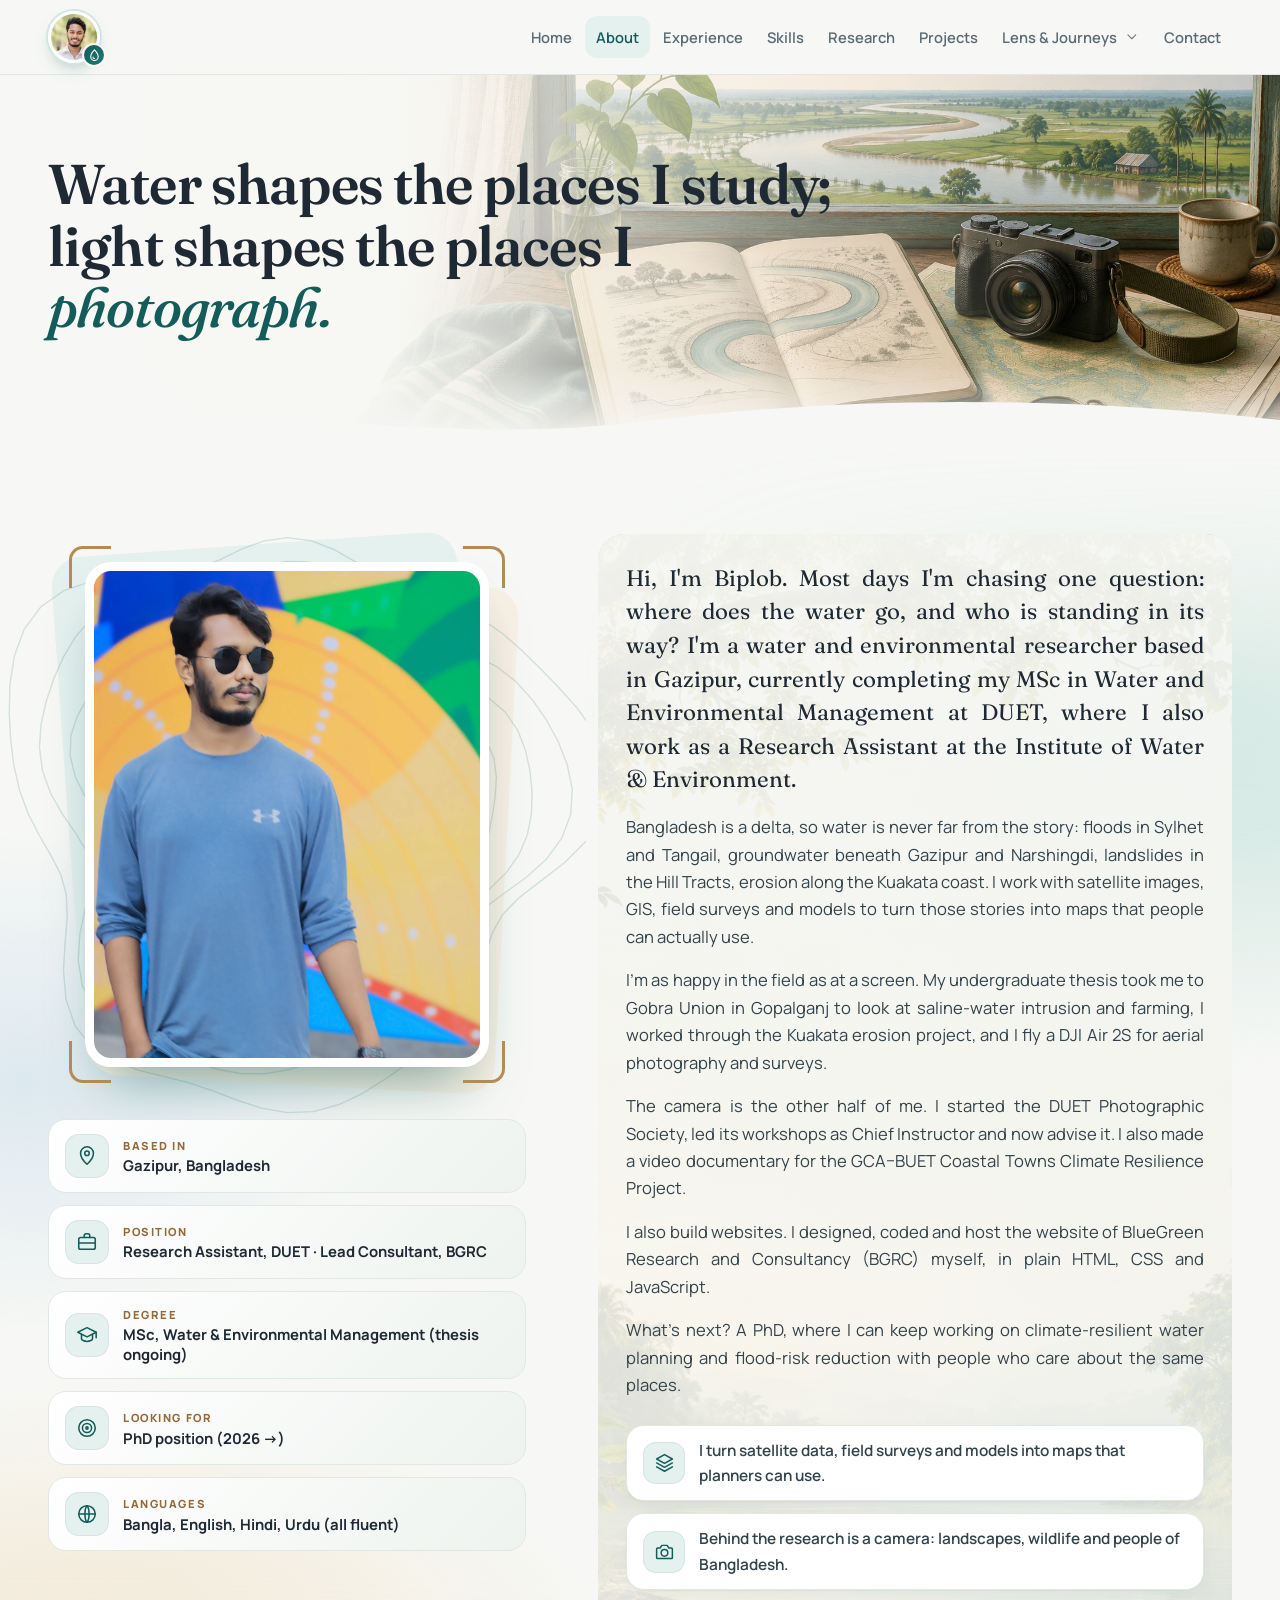
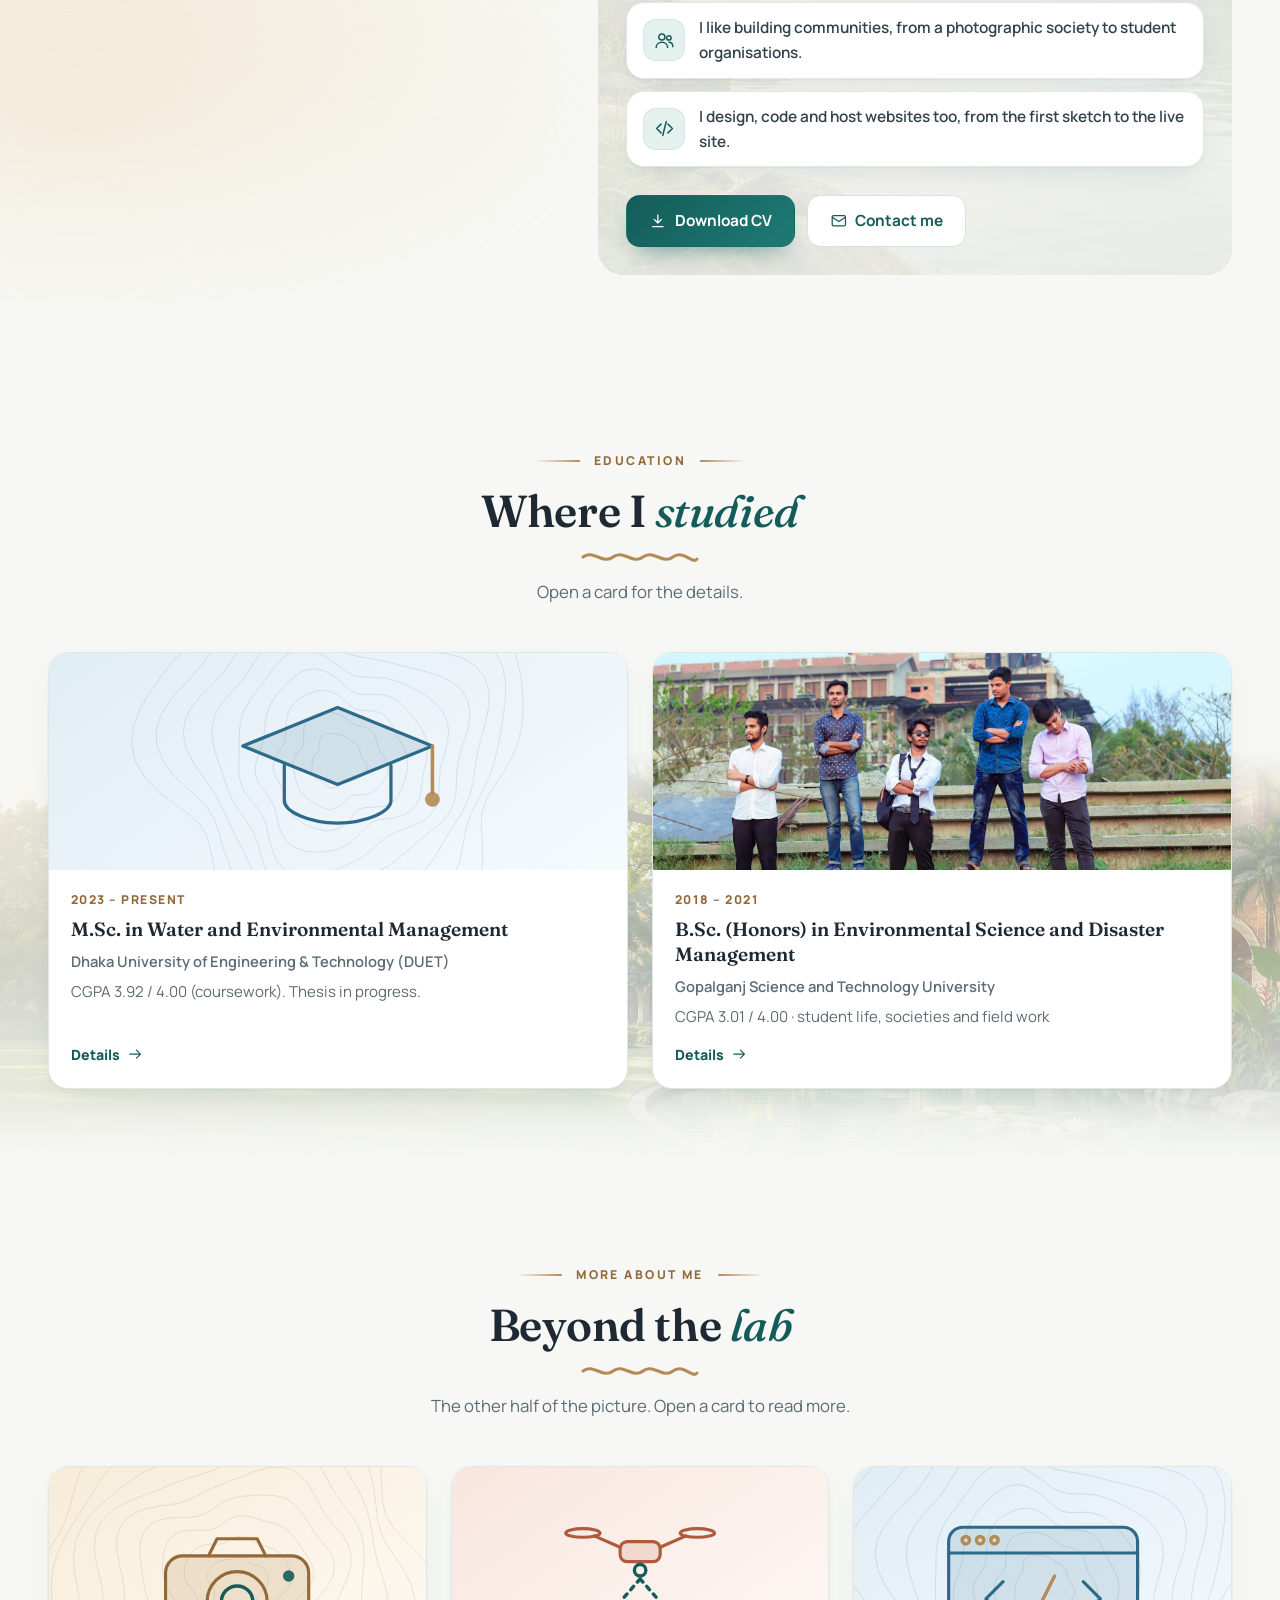
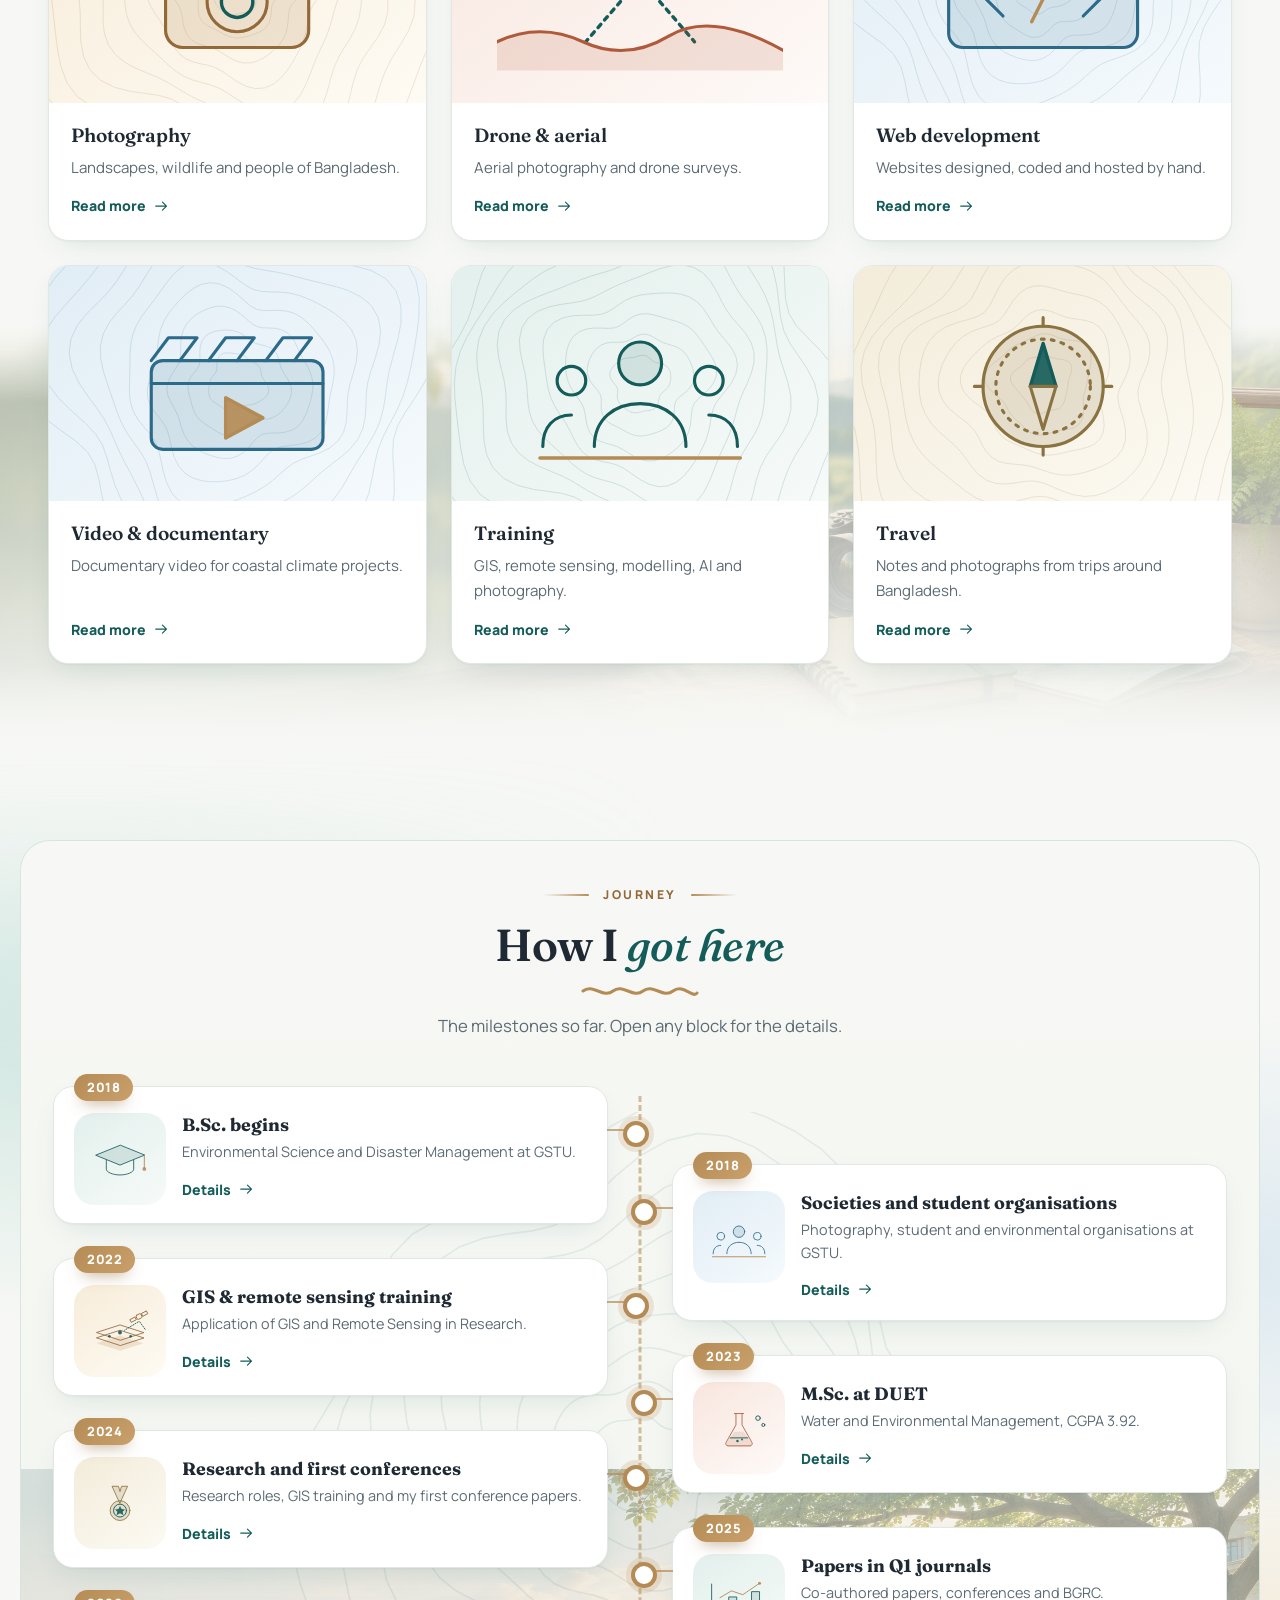
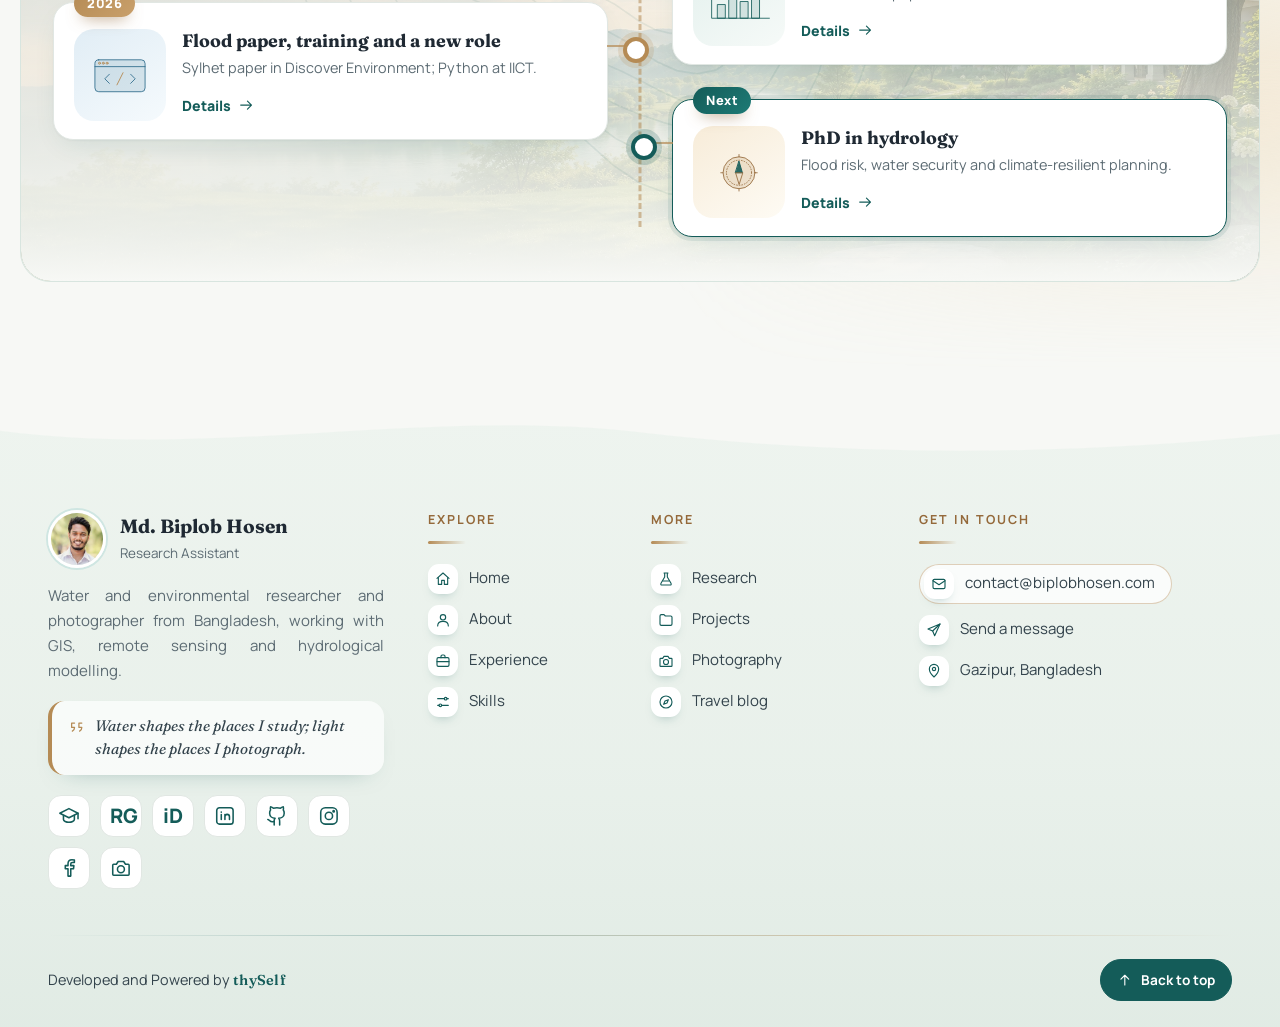
==== commit 430785eb: "Add files via upload" ====
--- a/about.html
+++ b/about.html
@@ -20,9 +20,9 @@
 <link rel="preconnect" href="https://fonts.googleapis.com">
 <link rel="preconnect" href="https://fonts.gstatic.com" crossorigin>
 <link href="https://fonts.googleapis.com/css2?family=Fraunces:ital,opsz,wght@0,9..144,500;0,9..144,600;1,9..144,500&family=Manrope:wght@400;500;600;700;800&family=Noto+Serif+Bengali:wght@400;600&display=swap" rel="stylesheet">
-<link rel="stylesheet" href="style.css?v=18">
-<link rel="stylesheet" href="upgrade.css?v=18">
-<link rel="stylesheet" href="backgrounds.css?v=18">
+<link rel="stylesheet" href="style.css?v=19">
+<link rel="stylesheet" href="upgrade.css?v=19">
+<link rel="stylesheet" href="backgrounds.css?v=19">
 <script type="application/ld+json">{"@context": "https://schema.org", "@type": "Person", "name": "Md. Biplob Hosen", "jobTitle": "Research Assistant", "email": "mailto:contact@biplobhosen.com", "url": "https://biplobhosen.com/", "address": {"@type": "PostalAddress", "addressLocality": "Gazipur", "addressCountry": "BD"}, "affiliation": {"@type": "CollegeOrUniversity", "name": "Dhaka University of Engineering & Technology"}, "knowsAbout": ["Hydrology", "GIS", "Remote sensing", "Flood risk", "Groundwater", "Web development"], "sameAs": ["https://scholar.google.com/citations?user=9BasENkAAAAJ", "https://orcid.org/0009-0002-4502-288X", "https://www.researchgate.net/profile/Md-Biplob-Hosen-3"]}</script>
 </head>
 <body data-page="about">
@@ -31,15 +31,15 @@
 <main id="app" tabindex="-1"></main>
 <div id="foot"></div>
 <noscript><p style="padding:40px;text-align:center">Please enable JavaScript to view this site.</p></noscript>
-<script src="content.js?v=18"></script>
-<script src="visuals.js?v=18"></script>
-<script src="art.js?v=18"></script>
-<script src="app.js?v=18"></script>
-<script src="pages1.js?v=18"></script>
-<script src="pages2.js?v=18"></script>
-<script src="pages3.js?v=18"></script>
-<script src="assets/scenes/manifest.js?v=18"></script>
-<script src="backgrounds.js?v=18"></script>
-<script src="links.js?v=18"></script>
+<script src="content.js?v=19"></script>
+<script src="visuals.js?v=19"></script>
+<script src="art.js?v=19"></script>
+<script src="app.js?v=19"></script>
+<script src="pages1.js?v=19"></script>
+<script src="pages2.js?v=19"></script>
+<script src="pages3.js?v=19"></script>
+<script src="assets/scenes/manifest.js?v=19"></script>
+<script src="backgrounds.js?v=19"></script>
+<script src="links.js?v=19"></script>
 </body>
 </html>
--- a/upgrade.css
+++ b/upgrade.css
@@ -68,3 +68,31 @@
 
 .card p{text-align:left;word-spacing:normal}
 .original-image{display:inline-block;margin-top:8px;color:var(--teal);text-decoration:underline;font-weight:700;font-size:.85rem}
+
+/* ---------- v19: Photography album folders ---------- */
+.afolders{display:grid;grid-template-columns:repeat(3,1fr);gap:22px}
+.afold{display:block;background:#fff;border:1px solid var(--line);border-radius:20px;overflow:hidden;text-decoration:none;color:inherit;box-shadow:0 10px 28px rgba(31,41,51,.06)}
+.afold .afc{display:block;position:relative;aspect-ratio:3/2;overflow:hidden;background:#EEF1EC}
+.afold .afc img{width:100%;height:100%;object-fit:cover;display:block;transition:transform .5s}
+.afold:hover .afc img{transform:scale(1.04)}
+.afold .afb{display:grid;grid-template-columns:auto 1fr auto;gap:2px 12px;align-items:center;padding:16px 18px 18px}
+.afold .afi{grid-row:1/3;width:40px;height:40px;border-radius:12px;background:#E6F0EE;color:var(--teal);display:grid;place-items:center}
+.afold .afi svg{width:21px;height:21px}
+.afold b{font-size:1.08rem;color:#1F2933}
+.afold small{color:var(--teal);font-weight:700;font-size:.82rem;justify-self:end}
+.afold em{grid-column:2/4;font-style:normal;color:var(--mute);font-size:.9rem;line-height:1.5;margin-top:4px}
+.aback{margin-bottom:18px}
+.atitle{font-size:1.7rem;margin:0 0 6px;color:#1F2933}
+.adesc{color:var(--mute);margin:0 0 24px;max-width:70ch}
+.adesc .acount{display:inline-block;margin-left:8px;padding:2px 10px;border-radius:99px;background:#E6F0EE;color:var(--teal);font-weight:700;font-size:.8rem}
+.agrid{display:grid;grid-template-columns:repeat(3,1fr);gap:22px;align-items:start}
+.aph{margin:0;background:#fff;border:1px solid var(--line);border-radius:18px;overflow:hidden;box-shadow:0 8px 24px rgba(31,41,51,.05)}
+.aph .gi{display:block;width:100%;position:relative;overflow:hidden;background:#EEF1EC;border:0;padding:0;cursor:zoom-in}
+.aph .gi img{width:100%;height:100%;object-fit:cover;display:block}
+.aph figcaption{padding:12px 16px 16px}
+.aph figcaption b{display:block;color:#1F2933;font-size:1rem;margin-bottom:4px}
+.aph figcaption span{display:block;color:var(--mute);font-size:.9rem;line-height:1.55}
+.lb .lc .ln{margin:6px auto 4px;max-width:60ch;color:inherit;opacity:.85;font-size:.92rem}
+@media(max-width:960px){.afolders,.agrid{grid-template-columns:repeat(2,1fr)}}
+@media(max-width:600px){.afolders,.agrid{grid-template-columns:1fr}.afold .afb{padding:14px 16px 16px}}
+.afolders[hidden],#aview[hidden]{display:none!important}
